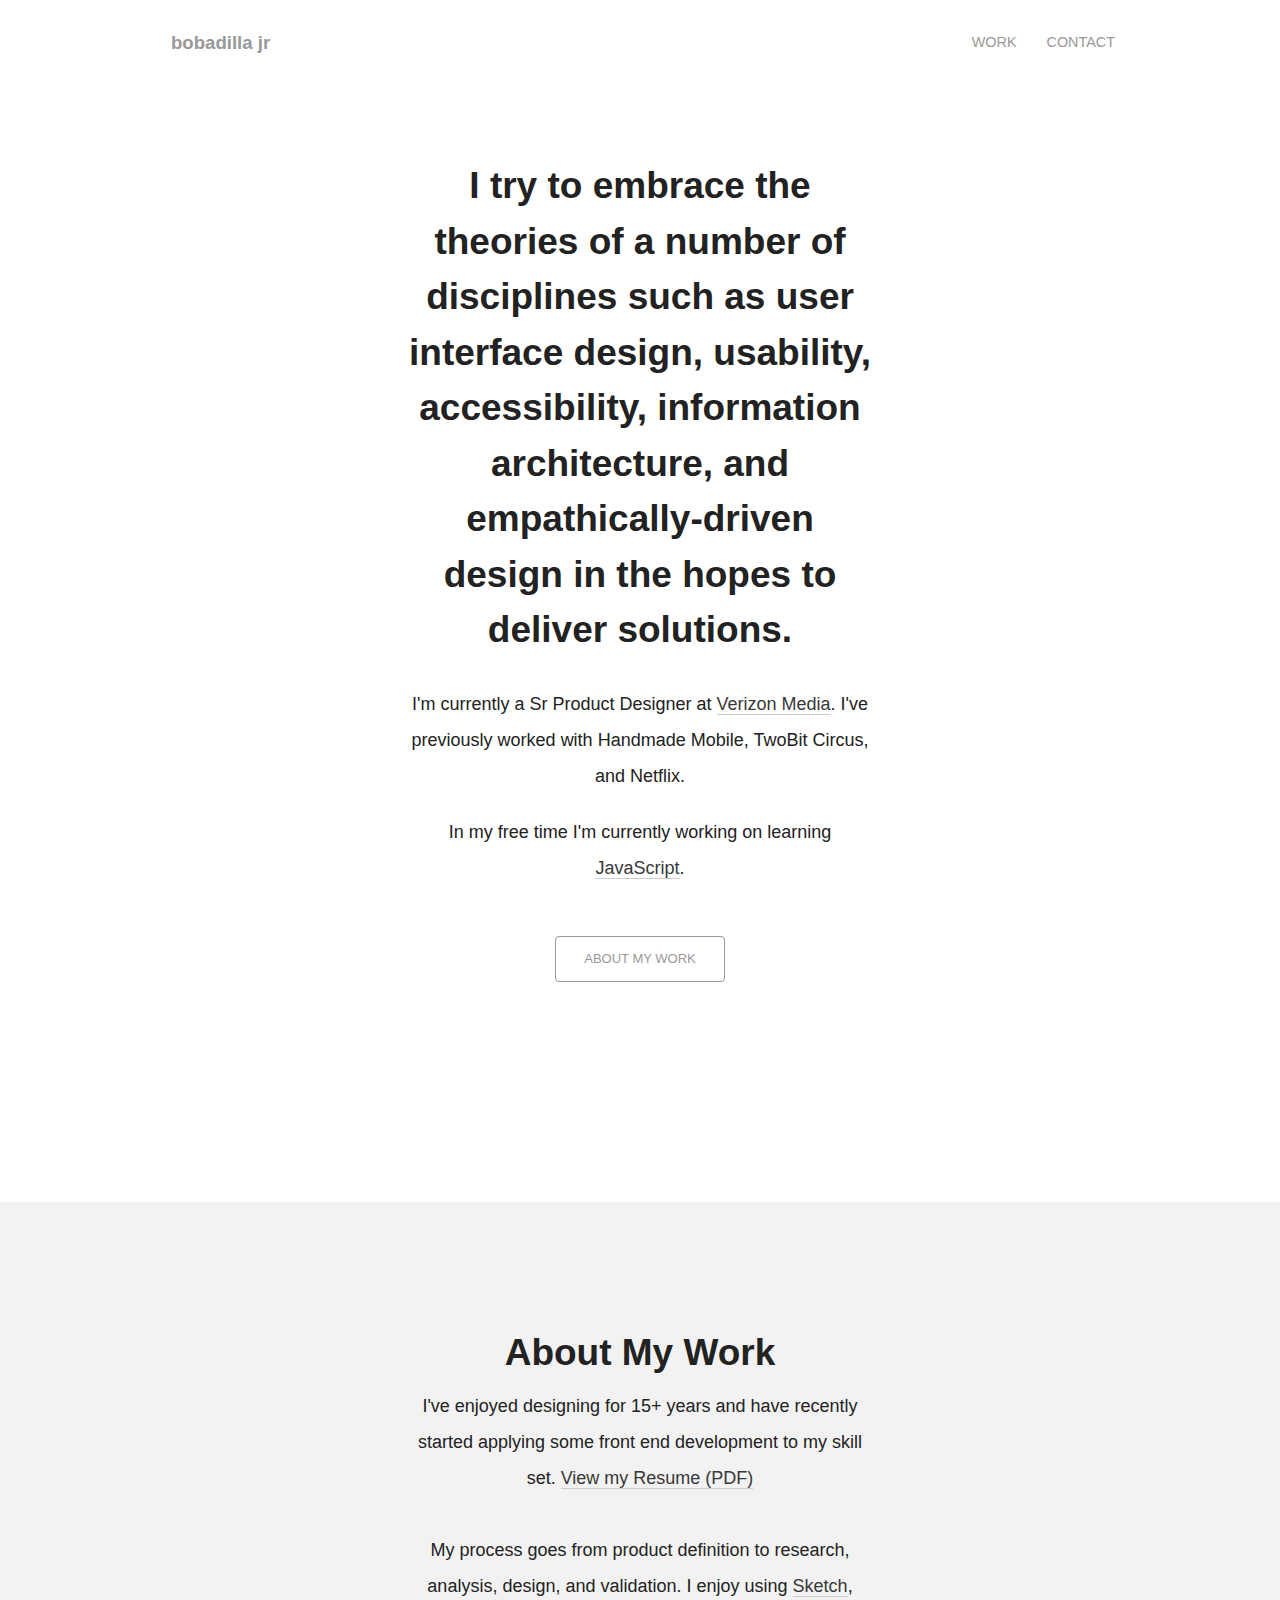
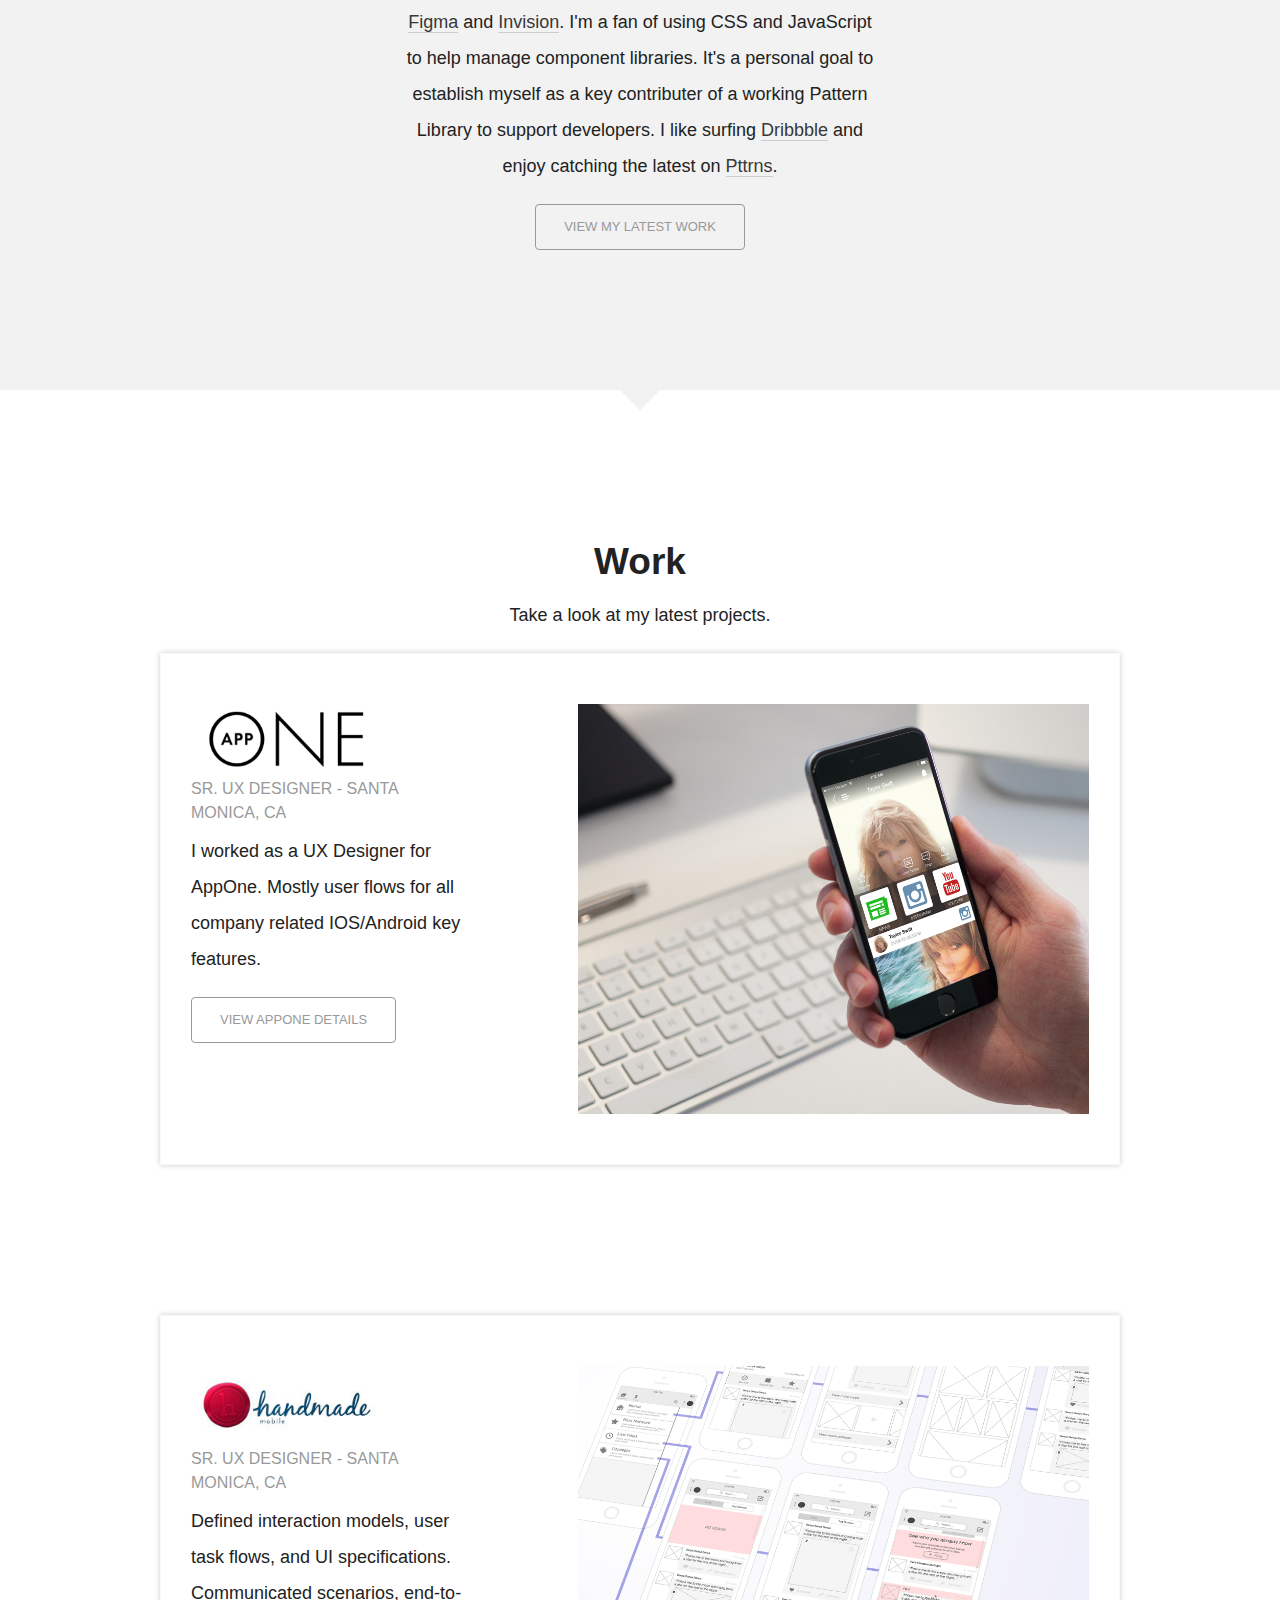
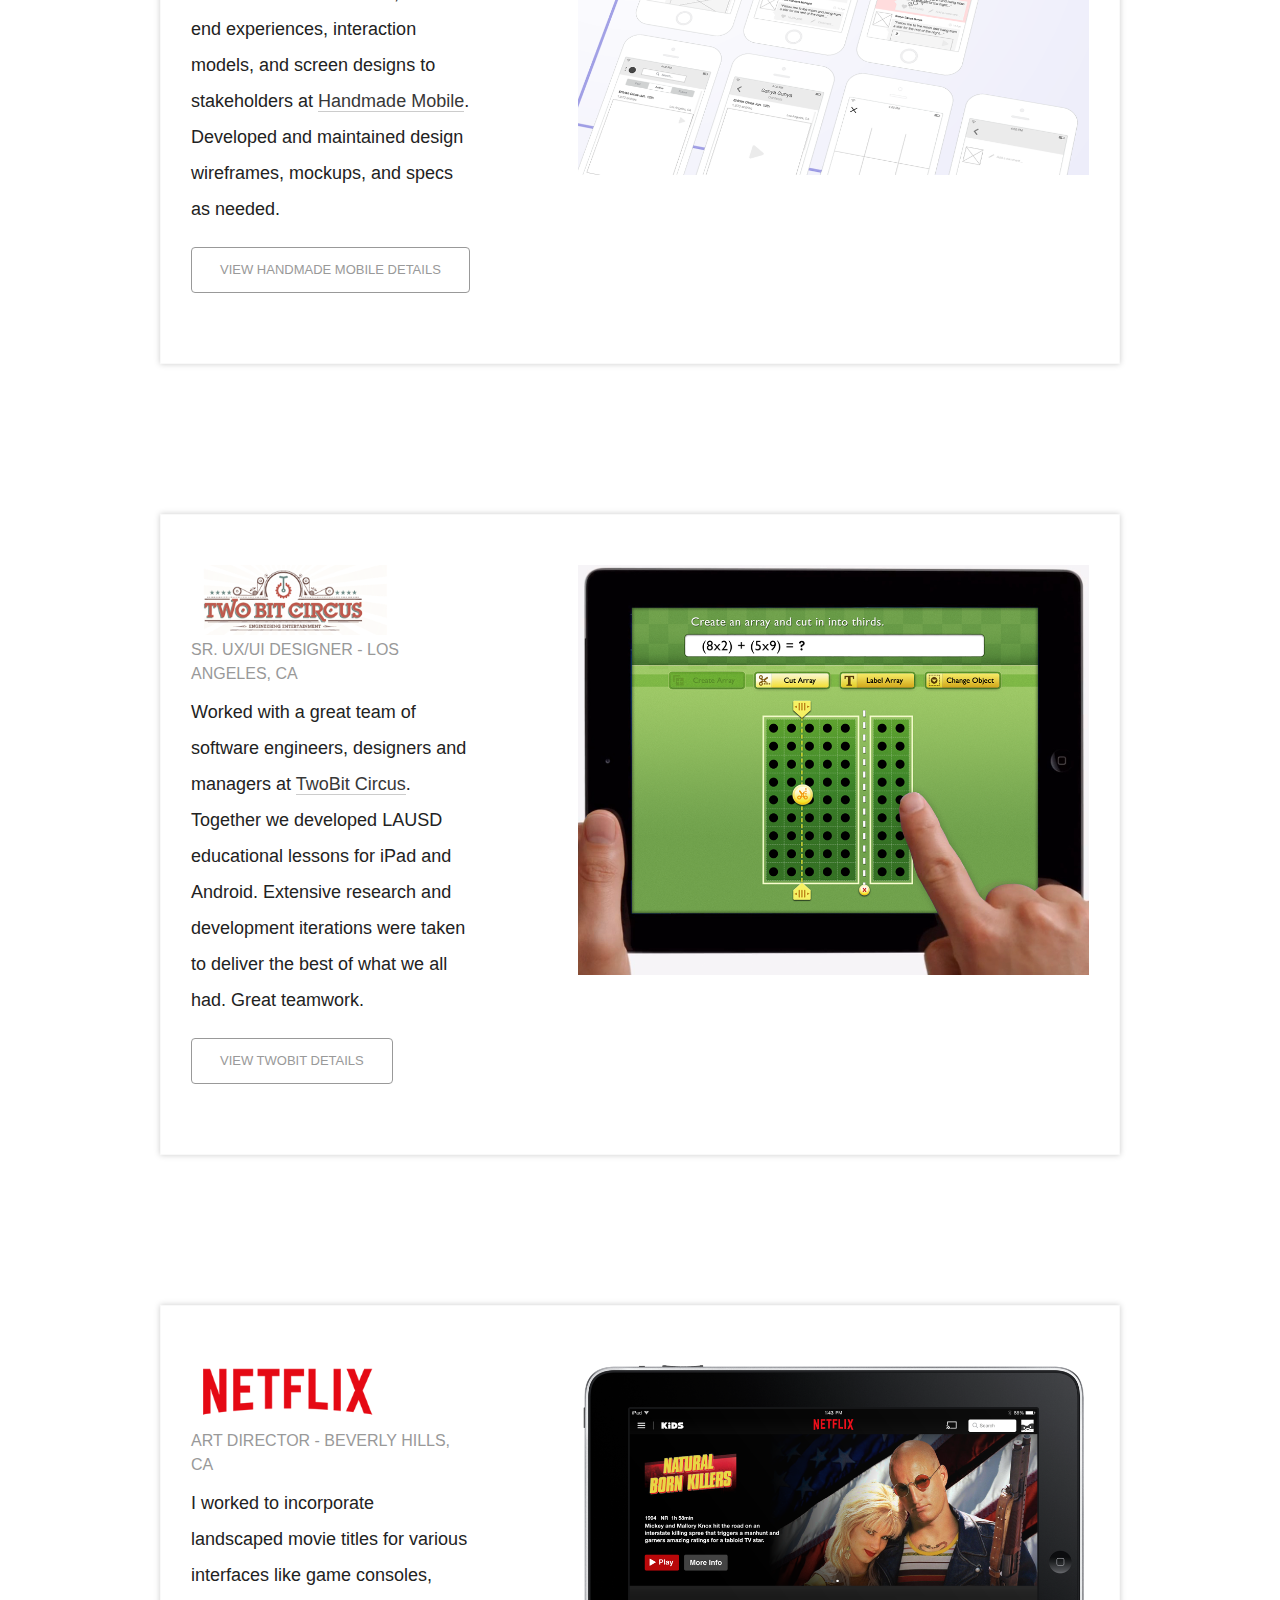
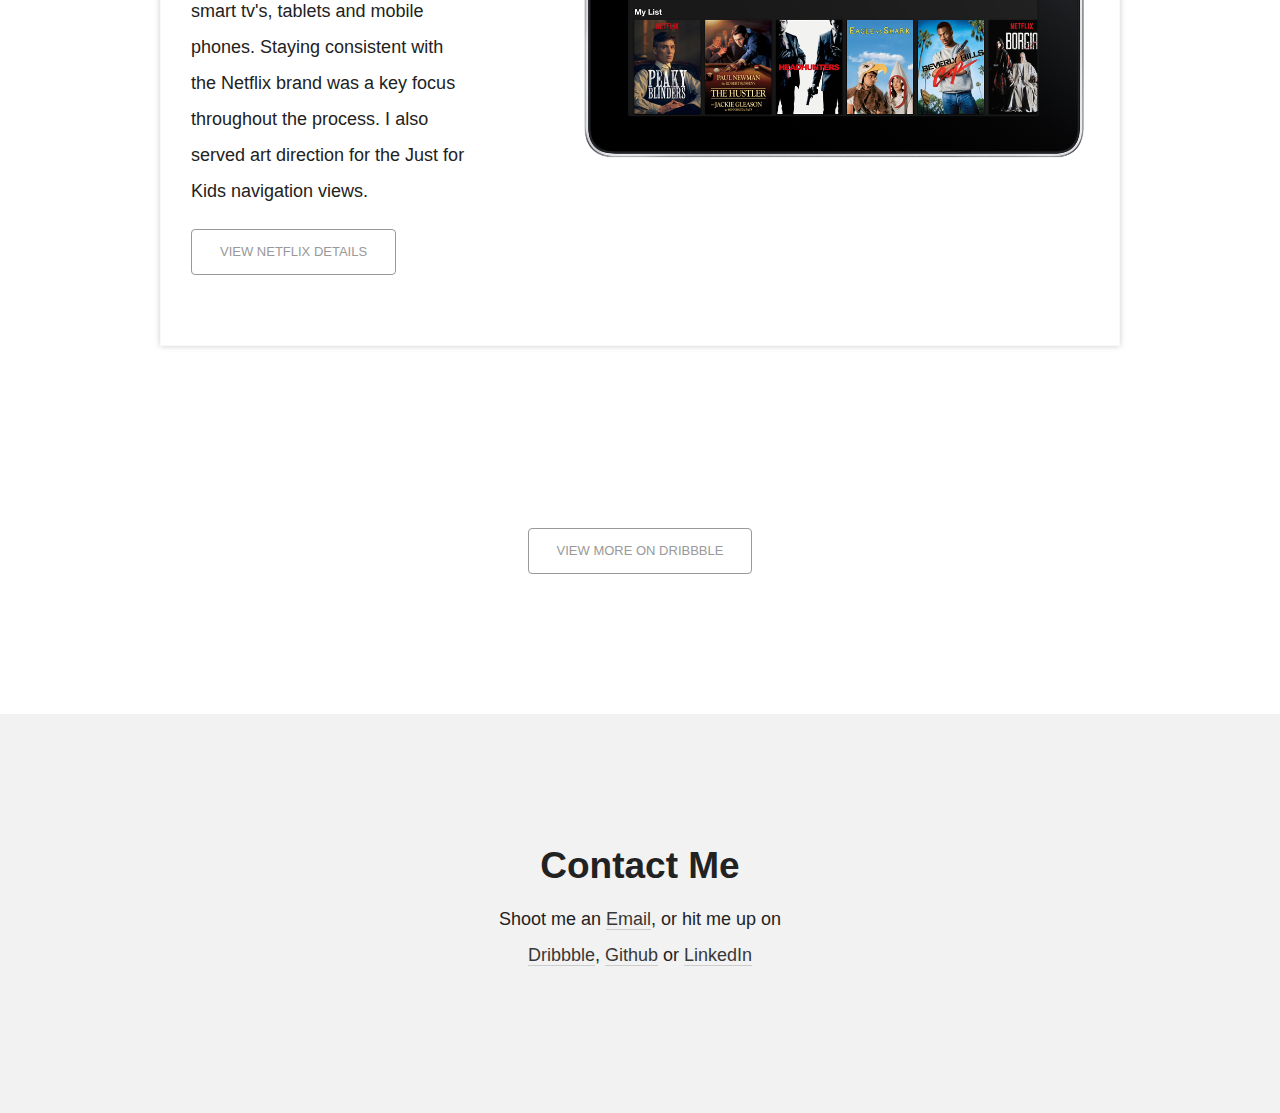
==== index.html @ 305cb67e "Update index.html" ====
<!DOCTYPE html>
<!-- saved from url=(0023)http://bobadilla.info/ -->
<html class=" js  rgba hsla multiplebgs backgroundsize borderimage borderradius boxshadow textshadow opacity cssanimations csscolumns cssgradients cssreflections csstransforms csstransforms3d csstransitions fontface generatedcontent video audio localstorage sessionstorage webworkers applicationcache svg inlinesvg " lang="en"><head><meta http-equiv="Content-Type" content="text/html; charset=UTF-8">
    <meta charset="utf-8">
    <link href="favicon.ico" rel="icon" type="image/x-icon" />
    <meta name="viewport" content="width=device-width, initial-scale=1.0">
    <title>Bobadilla Jr | UX Designer</title>
    <meta name="author" content="Bobadilla Jr">
    <meta name="keywords" content="Bobadilla Jr, design, AppOne, UI/UX Designer, Mobile UI/UX designer, Visual designer, front-end developer, html/css developer, art institute, lakers, los angeles, iphone">
    <meta name="description" content="Empathically-driven design.">
    <link rel="stylesheet" href="css/bobadilla.css">
    <script type="text/javascript" async="" src="./js/ga.js"></script><script src="./js/modernizr.js"></script>
  <meta class="foundation-data-attribute-namespace"><meta class="foundation-mq-xxlarge"><meta class="foundation-mq-xlarge"><meta class="foundation-mq-large"><meta class="foundation-mq-medium"><meta class="foundation-mq-small"><style></style><meta class="foundation-mq-topbar"></head>
  <body>

<div class="contain-to-grid">
    <nav class="top-bar" data-topbar="">
  <ul class="title-area">
    <li class="name">
      <h1><a href="./index.html">bobadilla jr</a></h1>
    </li>
    <li class="toggle-topbar menu-icon"><a href="#"><span>Menu</span></a></li>
  </ul>

  
<section class="top-bar-section">
    <!-- Right Nav Section -->
    <ul class="right">
      <li><a href="#work">Work</a></li>
      <li><a href="#contact">Contact</a></li>
    </ul>
  </section></nav>
</div>

<div id="home"></div>

<section class="home">  
  <div class="row">
    <div class="large-6 medium-6 medium-offset-3 columns">

      <div class="intro-text">
       <h2>I try to embrace the theories of a number of disciplines such as user interface design, usability, accessibility, information architecture, and empathically-driven design in the hopes to deliver solutions.</h2>
      </div>

     <div class="experience-text">
       <p class="thin text-center">I'm currently a Sr Product Designer at <a href="https://www.verizonmedia.com/" class="underline" target="_blank">Verizon Media</a>. I've previously worked with Handmade Mobile, TwoBit Circus, and Netflix.</p>   

       <p class="thin text-center">In my free time I'm currently working on learning <a href="https://generalassemb.ly/education/javascript-development/los-angeles" class="underline" target="_blank">JavaScript</a>.</p>
     </div>
   
     <div class="text-center">
      <a href="#about" class="small round button">About My Work</a>
    </div>

  </div>
</div>

</section> 


<section id="about">
 <div class="row section-padding">
     <div class="large-6 medium-6 medium-offset-3 columns">

<h2>About My Work</h2>

<p class="thin text-center">I've enjoyed designing for 15+ years and have recently started applying some front end development to my skill set. <a href="assets/carlos-bobadilla-jrs-resume.pdf" class="underline" target="_blank">View my Resume (PDF)</a></p>

  <br>

<p class="thin text-center">
My process goes from product definition to research, analysis, design, and validation. I enjoy using <a href="https://www.sketch.com/design/" target="_blank" class="underline">Sketch</a>, <a href="https://www.figma.com/" target="_blank" class="underline">Figma</a> and <a href="https://www.invisionapp.com/cloud/prototype" target="_blank" class="underline">Invision</a>. I'm a fan of using CSS and JavaScript to help manage component libraries. It's a personal goal to establish myself as a key contributer of a working Pattern Library to support developers. I like surfing <a href="https://dribbble.com/" class="underline" target="_blank">Dribbble</a> and enjoy catching the latest on <a href="https://pttrns.com/" target="_blank" class="underline">Pttrns</a>.


    <br>
     
     <div class="text-center">
      <a href="#work" class="small round button" target="_blank">View My Latest Work</a>
    </div>


</div>
</div>
</section>
<div class="bottom-section">
<div class="arrow-down"></div>
</div>


<section id="work" class="section-padding">
 <div class="row">
     <div class="large-6 medium-6 medium-offset-3 columns">

<h2>Work</h2>

<p class="thin text-center">Take a look at my latest projects.</p>

</div>

</div>

<div class="project-wrapper">



<div class="card">
 <div class="row project" id="appone">

<div class="large-12 medium-12 columns">

<div class="large-4 medium-4 columns">

<img src="./assets/appone-logo.png" class="brand-logo">

<h6 class="city">Sr. UX Designer - Santa Monica, CA</h6>


<p>I worked as a UX Designer for AppOne. Mostly user flows for all company related IOS/Android key features.</p>

<a href="appone.html" class="small round button"> View AppOne Details</a>


</div>

<div class="large-7 medium-7 medium-offset-1 columns">

<a href="appone.html"><img src="./assets/appone.png" class="centered"></a>

</div>

</div>
</div>
</div>

<div class="card">
 <div class="row project" id="handmade mobile">

<div class="large-12 medium-12 columns">

<div class="large-4 medium-4 columns">

<img src="./assets/handmade-logo.png" class="brand-logo">

<h6 class="city">Sr. UX Designer - Santa Monica, CA</h6>


<p>Defined interaction models, user task flows, and UI specifications. Communicated scenarios, end-to-end experiences, interaction models, and screen designs to stakeholders at <a href="https://www.crunchbase.com/organization/handmade-mobile-entertainment" class="underline" target="_blank">Handmade Mobile</a>. Developed and maintained design wireframes, mockups, and specs as needed.</p>

<a href="handmade.html" class="small round button"> View Handmade Mobile Details</a>


</div>

<div class="large-7 medium-7 medium-offset-1 columns">

<a href="handmade.html"><img src="./assets/handmade.png" class="centered"></a>

</div>

</div>
</div>
</div>


<div class="card">
 <div class="row project" id="twobit">

<div class="large-12 medium-12 columns">

<div class="large-4 medium-4 columns">

<img src="./assets/twobit-logo.png" class="brand-logo">

<h6 class="city">Sr. UX/UI Designer - Los Angeles, CA</h6>


<p>Worked with a great team of software engineers, designers and managers at <a href="http://twobitcircus.com/" class="underline" target="_blank">TwoBit Circus</a>. Together we developed LAUSD educational lessons for iPad and Android. Extensive research and development iterations were taken to deliver the best of what we all had. Great teamwork.</p>

<a href="twobit.html" class="small round button"> View TwoBit Details</a>


</div>

<div class="large-7 medium-7 medium-offset-1 columns">

<a href="twobit.html"><img src="./assets/twobit.png" class="centered"></a>

</div>

</div>
</div>
</div>

<div class="card">
 <div class="row project" id="netflix">

<div class="large-12 medium-12 columns">

<div class="large-4 medium-4 columns">

<img src="./assets/netflix-logo.png" class="brand-logo">

<h6 class="city">Art Director - Beverly Hills, CA</h6>


<p>I worked to incorporate landscaped movie titles for various interfaces like game consoles, smart tv's, tablets and mobile phones. Staying consistent with the Netflix brand was a key focus throughout the process. I also served art direction for the Just for Kids navigation views.</p>

<a href="netflix.html" class="small round button"> View Netflix Details</a>


</div>

<div class="large-7 medium-7 medium-offset-1 columns">

<a href="netflix.html"><img src="./assets/netflix.png" class="centered"></a>

</div>

</div>
</div>
</div>


<div class="row ">
<div class="medium-6 medium-offset-3">

<br><br>
   <div class="text-center">
    <a href="http://dribbble.com/bobadilla" target="_blank" class="small round button">View More on Dribbble</a>
  </div>
</div>
</div>


</div> <!-- project wrapper -->

</section>
  




<section id="contact">
 <div class="row section-padding">
     <div class="large-6 medium-6 medium-offset-3 columns">

<h2>Contact Me</h2>

<p class="thin text-center">

Shoot me an <a href="mailto:bobadilla.jr@gmail.com" class="underline">Email</a>, or hit me up on<br><a href="https://dribbble.com/bobadilla" target="_blank" class="underline">Dribbble</a>, <a href="https://github.com/bobadilla" target="_blank" class="underline">Github</a> or <a href="https://www.linkedin.com/in/bobadillajr" target="_blank" class="underline">LinkedIn</a>


</div>
</div>
</section>

    
    <script src="js/jquery.js"></script>
    <script src="js/foundation.min.js"></script>
    <script>
      $(document).foundation();
    </script>

  <script type="text/javascript">
  $(document).ready(function(){
      $('a[href*=#]').bind("click", function(e){
      var anchor = $(this);
      var locate =  $.attr(this, 'href').substr($.attr(this, 'href').indexOf('#')+1);
      $('html, body').stop().animate({
          scrollTop: $('[id="' + locate + '"]').offset().top
      }, 800, "swing");

      $(this).delay(800).queue(function(){ window.location.hash = locate; });
      e.preventDefault();
    });
  });    
</script>

<script type="text/javascript">

  var _gaq = _gaq || [];
  _gaq.push(['_setAccount', 'UA-35046611-1']);
  _gaq.push(['_trackPageview']);

  (function() {
    var ga = document.createElement('script'); ga.type = 'text/javascript'; ga.async = true;
    ga.src = ('https:' == document.location.protocol ? 'https://ssl' : 'http://www') + '.google-analytics.com/ga.js';
    var s = document.getElementsByTagName('script')[0]; s.parentNode.insertBefore(ga, s);
  })();

</script>

<script type="text/javascript">
  console.log('What up! If you are checking this out, reach out and give me a dap. My email is bobadilla.jr@gmail.com. Inspect on.');
</script>

  

</body></html>
---- css/bobadilla.css ----
@font-face {
  font-family: 'Proxima Nova';
  src: url('/fonts/ProximaNova-Reg.ttf');
  src: url('/fonts/ProximaNova-Reg.ttf')  format('truetype');
}

meta.foundation-version {
  font-family: "/5.2.2/"; }

meta.foundation-mq-small {
  font-family: "/only screen/";
  width: 0em; }

meta.foundation-mq-medium {
  font-family: "/only screen and (min-width:40.063em)/";
  width: 40.063em; }

meta.foundation-mq-large {
  font-family: "/only screen and (min-width:64.063em)/";
  width: 64.063em; }

meta.foundation-mq-xlarge {
  font-family: "/only screen and (min-width:90.063em)/";
  width: 90.063em; }

meta.foundation-mq-xxlarge {
  font-family: "/only screen and (min-width:120.063em)/";
  width: 120.063em; }

meta.foundation-data-attribute-namespace {
  font-family: false; }

html, body {
  height: 100%; }

*,
*:before,
*:after {
  -webkit-box-sizing: border-box;
  -moz-box-sizing: border-box;
  box-sizing: border-box; }

html,
body {
  font-size: 100%; }

body {
  background: white;
  color: #222222;
  padding: 0;
  margin: 0;
  font-family: 'Proxima Nova', "Helvetica Neue", "Helvetica", Helvetica, Arial, sans-serif;
  font-weight: normal;
  font-style: normal;
  line-height: 1;
  position: relative;
  cursor: default; }

a:hover {
  cursor: pointer; }

.reveal-modal{
    position : fixed !important;
    top: 5% !important;
}

img {
  max-width: 100%;
  height: auto; }

img {
  -ms-interpolation-mode: bicubic; }

.section-padding {
  padding-top: 120px;
  padding-bottom: 120px;
}

.page-padding {
  padding-top: 70px;
  padding-bottom: 100px;
}


a.about-tooltip {
    position:relative;    
    color:#b2564e;
    text-decoration:none;
}

a.about-tooltip:before {
    content:"";
    color:#c2c2ae;
}

a.about-tooltip span {
    padding: 20px 15px;
    background:#222222;
    border:1px solid #222222;
    border-radius:3px;
    min-width: 200px;
    position:absolute;
    font-size: 14px;
    line-height: 1.5;
    top: 45px;
    left: -10px;
    color:#fff;
    box-shadow:0px 1px 0px #fff;
    text-align:center;
    opacity:0;
    -moz-transition: opacity .5s ease; 
    -webkit-transition: opacity .5s ease;
    -o-transition:opacity .5s ease;
    transition: opacity .5s ease;
}

a.about-tooltip span:before {
    width: 0;
    height: 0;
    border-left: 5px solid transparent;
    border-right: 5px solid transparent;
    border-bottom: 5px solid #222222;
    z-index:5;
    content: " ";
    position:absolute;
    top:-5px;
    left:48%;
}

a.about-tooltip span:after {
    width: 0;
    height: 0;
    border-left: 5px solid transparent;
    border-right: 5px solid transparent;
    border-bottom: 5px solid #222222;
    display:block;
    content: " ";
    position:absolute;
    top:-6px;
    left:48%;
}

a.about-tooltip:hover span {
    opacity:1;
}

h2 {

  text-align: center;
}

h3 {
  font-weight: 100 !important;
  text-align: center;
}

h6 {
  text-align: center;
  font-family: 'Proxima Nova', "Helvetica Neue", "Helvetica", Helvetica, Arial, sans-serif !important;
  font-weight: 500 !important;
  text-transform: uppercase;
}

.modal-frame {
  height: 600px;
}

.sub-link {
  margin-top: 35px;
}
.bottom-section {
  width: 40px;
  margin: 0 auto;
  z-index: 9999;
}

.arrow-down {
  margin-top: 0px;
  width: 0; 
  height: 0; 
  border-left: 20px solid transparent;
  border-right: 20px solid transparent;
  
  border-top: 20px solid #f2f2f2;
}

a.underline {
  color: #383838;
  text-decoration: none;
  border-bottom: 1px solid #ccc;
  line-height: inherit; 
        -o-transition:.5s;
        -ms-transition:.5s;
        -moz-transition:.5s;
        -webkit-transition:.5s;
        transition:.5s;}
  
  .underline:hover, a:focus {
    color: #4c1569;
    border-bottom: 1px solid #4c1569;
     }

.thin {
  font-weight: 100;
}


#about {
  background: #f2f2f2;
}

#contact {
  background: #f2f2f2;
}

#work {
  background: #fff;
}

.home {
  margin-top: 100px;
  padding-bottom: 200px;
}

.top-bar-section ul li a:hover {
  background-color: #fff !important;
  color: #383838 !important;
}

.experience-text {
  padding-top: 10px;
  padding-bottom: 30px;
}
.intro-text {
  padding-bottom: 10px;
}

.brand-logo {
  display: block;
  max-width: 200px;
  margin-left: -4px;
}

.brand-logo.big {
  max-width: 250px !important;
}

.brand-logo.small {
  max-width: 100px !important;
}

.brand-logo-medium {
  max-width: 150px !important;
  margin-top: 8px !important;
}

.brand-title {
  text-align: left;
  font-size: 30px;
  font-weight: 700 !important;
  margin-bottom: -10px !important;
}

.brand-logo-modal {
  display: block;
  max-width: 250px;
  padding-bottom: 20px;
 

}

.view-website-btn {
  float: right;
}

.city {
  text-align: left;
  color: #999;
}

.project-wrapper {
  max-width: 960px;
  margin: 0 auto;
}

.project {
  padding: 50px 0 50px 0;
}

.card {
    border: 1px solid #f9f9f9;
    box-shadow: 0px 0px 6px #ccc;
    margin-bottom: 150px;
    transition: ease all .3s;
}

.card:hover {
  box-shadow: 0px 0px 10px #999;
}

#sndchk {
  margin-top: 5px;
}

a.small.round.button{
  border-radius: 4px;
}

h4 {
  margin-top: 90px !important;
  text-align: center;
}

#map_canvas img,
#map_canvas embed,
#map_canvas object,
.map_canvas img,
.map_canvas embed,
.map_canvas object {
  max-width: none !important; }

.left {
  float: left !important; }

.right {
  float: right !important; }

.clearfix {
  *zoom: 1; }
  .clearfix:before, .clearfix:after {
    content: " ";
    display: table; }
  .clearfix:after {
    clear: both; }

.hide {
  display: none; }

.antialiased {
  -webkit-font-smoothing: antialiased;
  -moz-osx-font-smoothing: grayscale; }

img {
  display: inline-block;
  vertical-align: middle; }

textarea {
  height: auto;
  min-height: 50px; }

select {
  width: 100%; }

.row {
  width: 100%;
  margin-left: auto;
  margin-right: auto;
  margin-top: 0;
  margin-bottom: 0;
  max-width: 62.5em;
  *zoom: 1; }
  .row:before, .row:after {
    content: " ";
    display: table; }
  .row:after {
    clear: both; }
  .row.collapse > .column,
  .row.collapse > .columns {
    padding-left: 0;
    padding-right: 0; }
  .row.collapse .row {
    margin-left: 0;
    margin-right: 0; }
  .row .row {
    width: auto;
    margin-left: -0.9375em;
    margin-right: -0.9375em;
    margin-top: 0;
    margin-bottom: 0;
    max-width: none;
    *zoom: 1; }
    .row .row:before, .row .row:after {
      content: " ";
      display: table; }
    .row .row:after {
      clear: both; }
    .row .row.collapse {
      width: auto;
      margin: 0;
      max-width: none;
      *zoom: 1; }
      .row .row.collapse:before, .row .row.collapse:after {
        content: " ";
        display: table; }
      .row .row.collapse:after {
        clear: both; }

.column,
.columns {
  padding-left: 0.9375em;
  padding-right: 0.9375em;
  width: 100%;
  float: left; }

@media only screen {

  .column.small-centered,
  .columns.small-centered {
    margin-left: auto;
    margin-right: auto;
    float: none; }
}
@media only screen and (min-width: 40.063em) {
  .medium-push-0 {
    position: relative;
    left: 0%;
    right: auto; }

  .medium-pull-0 {
    position: relative;
    right: 0%;
    left: auto; }

  .medium-push-1 {
    position: relative;
    left: 8.33333%;
    right: auto; }

  .medium-pull-1 {
    position: relative;
    right: 8.33333%;
    left: auto; }

  .medium-push-2 {
    position: relative;
    left: 16.66667%;
    right: auto; }

  .medium-pull-2 {
    position: relative;
    right: 16.66667%;
    left: auto; }

  .medium-push-3 {
    position: relative;
    left: 25%;
    right: auto; }

  .medium-pull-3 {
    position: relative;
    right: 25%;
    left: auto; }

  .medium-push-4 {
    position: relative;
    left: 33.33333%;
    right: auto; }

  .medium-pull-4 {
    position: relative;
    right: 33.33333%;
    left: auto; }

  .medium-push-5 {
    position: relative;
    left: 41.66667%;
    right: auto; }

  .medium-pull-5 {
    position: relative;
    right: 41.66667%;
    left: auto; }

  .medium-push-6 {
    position: relative;
    left: 50%;
    right: auto; }

  .medium-pull-6 {
    position: relative;
    right: 50%;
    left: auto; }

  .medium-push-7 {
    position: relative;
    left: 58.33333%;
    right: auto; }

  .medium-pull-7 {
    position: relative;
    right: 58.33333%;
    left: auto; }

  .medium-push-8 {
    position: relative;
    left: 66.66667%;
    right: auto; }

  .medium-pull-8 {
    position: relative;
    right: 66.66667%;
    left: auto; }

  .medium-push-9 {
    position: relative;
    left: 75%;
    right: auto; }

  .medium-pull-9 {
    position: relative;
    right: 75%;
    left: auto; }

  .medium-push-10 {
    position: relative;
    left: 83.33333%;
    right: auto; }

  .medium-pull-10 {
    position: relative;
    right: 83.33333%;
    left: auto; }

  .medium-push-11 {
    position: relative;
    left: 91.66667%;
    right: auto; }

  .medium-pull-11 {
    position: relative;
    right: 91.66667%;
    left: auto; }

  .column,
  .columns {
    position: relative;
    padding-left: 0.9375em;
    padding-right: 0.9375em;
    float: left; }

  .medium-1 {
    width: 8.33333%; }

  .medium-2 {
    width: 16.66667%; }

  .medium-3 {
    width: 25%; }

  .medium-4 {
    width: 33.33333%; }

  .medium-5 {
    width: 41.66667%; }

  .medium-6 {
    width: 50%; }

  .medium-7 {
    width: 58.33333%; }

  .medium-8 {
    width: 66.66667%; }

  .medium-9 {
    width: 75%; }

  .medium-10 {
    width: 83.33333%; }

  .medium-11 {
    width: 91.66667%; }

  .medium-12 {
    width: 100%; }

  [class*="column"] + [class*="column"]:last-child {
    float: right; }

  [class*="column"] + [class*="column"].end {
    float: left; }

  .medium-offset-0 {
    margin-left: 0% !important; }

  .medium-offset-1 {
    margin-left: 8.33333% !important; }

  .medium-offset-2 {
    margin-left: 16.66667% !important; }

  .medium-offset-3 {
    margin-left: 25% !important; }

  .medium-offset-4 {
    margin-left: 33.33333% !important; }

  .medium-offset-5 {
    margin-left: 41.66667% !important; }

  .medium-offset-6 {
    margin-left: 50% !important; }

  .medium-offset-7 {
    margin-left: 58.33333% !important; }

  .medium-offset-8 {
    margin-left: 66.66667% !important; }

  .medium-offset-9 {
    margin-left: 75% !important; }

  .medium-offset-10 {
    margin-left: 83.33333% !important; }

  .medium-offset-11 {
    margin-left: 91.66667% !important; }

  .medium-reset-order,
  .medium-reset-order {
    margin-left: 0;
    margin-right: 0;
    left: auto;
    right: auto;
    float: left; }

  .column.medium-centered,
  .columns.medium-centered {
    margin-left: auto;
    margin-right: auto;
    float: none; }

  .column.medium-uncentered,
  .columns.medium-uncentered {
    margin-left: 0;
    margin-right: 0;
    float: left !important; }

  .column.medium-uncentered.opposite,
  .columns.medium-uncentered.opposite {
    float: right; }

  .push-0 {
    position: relative;
    left: 0%;
    right: auto; }

  .pull-0 {
    position: relative;
    right: 0%;
    left: auto; }

  .push-1 {
    position: relative;
    left: 8.33333%;
    right: auto; }

  .pull-1 {
    position: relative;
    right: 8.33333%;
    left: auto; }

  .push-2 {
    position: relative;
    left: 16.66667%;
    right: auto; }

  .pull-2 {
    position: relative;
    right: 16.66667%;
    left: auto; }

  .push-3 {
    position: relative;
    left: 25%;
    right: auto; }

  .pull-3 {
    position: relative;
    right: 25%;
    left: auto; }

  .push-4 {
    position: relative;
    left: 33.33333%;
    right: auto; }

  .pull-4 {
    position: relative;
    right: 33.33333%;
    left: auto; }

  .push-5 {
    position: relative;
    left: 41.66667%;
    right: auto; }

  .pull-5 {
    position: relative;
    right: 41.66667%;
    left: auto; }

  .push-6 {
    position: relative;
    left: 50%;
    right: auto; }

  .pull-6 {
    position: relative;
    right: 50%;
    left: auto; }

  .push-7 {
    position: relative;
    left: 58.33333%;
    right: auto; }

  .pull-7 {
    position: relative;
    right: 58.33333%;
    left: auto; }

  .push-8 {
    position: relative;
    left: 66.66667%;
    right: auto; }

  .pull-8 {
    position: relative;
    right: 66.66667%;
    left: auto; }

  .push-9 {
    position: relative;
    left: 75%;
    right: auto; }

  .pull-9 {
    position: relative;
    right: 75%;
    left: auto; }

  .push-10 {
    position: relative;
    left: 83.33333%;
    right: auto; }

  .pull-10 {
    position: relative;
    right: 83.33333%;
    left: auto; }

  .push-11 {
    position: relative;
    left: 91.66667%;
    right: auto; }

  .pull-11 {
    position: relative;
    right: 91.66667%;
    left: auto; } }
@media only screen and (min-width: 64.063em) {
  .large-push-0 {
    position: relative;
    left: 0%;
    right: auto; }

  .large-pull-0 {
    position: relative;
    right: 0%;
    left: auto; }

  .large-push-1 {
    position: relative;
    left: 8.33333%;
    right: auto; }

  .large-pull-1 {
    position: relative;
    right: 8.33333%;
    left: auto; }

  .large-push-2 {
    position: relative;
    left: 16.66667%;
    right: auto; }

  .large-pull-2 {
    position: relative;
    right: 16.66667%;
    left: auto; }

  .large-push-3 {
    position: relative;
    left: 25%;
    right: auto; }

  .large-pull-3 {
    position: relative;
    right: 25%;
    left: auto; }

  .large-push-4 {
    position: relative;
    left: 33.33333%;
    right: auto; }

  .large-pull-4 {
    position: relative;
    right: 33.33333%;
    left: auto; }

  .large-push-5 {
    position: relative;
    left: 41.66667%;
    right: auto; }

  .large-pull-5 {
    position: relative;
    right: 41.66667%;
    left: auto; }

  .large-push-6 {
    position: relative;
    left: 50%;
    right: auto; }

  .large-pull-6 {
    position: relative;
    right: 50%;
    left: auto; }

  .large-push-7 {
    position: relative;
    left: 58.33333%;
    right: auto; }

  .large-pull-7 {
    position: relative;
    right: 58.33333%;
    left: auto; }

  .large-push-8 {
    position: relative;
    left: 66.66667%;
    right: auto; }

  .large-pull-8 {
    position: relative;
    right: 66.66667%;
    left: auto; }

  .large-push-9 {
    position: relative;
    left: 75%;
    right: auto; }

  .large-pull-9 {
    position: relative;
    right: 75%;
    left: auto; }

  .large-push-10 {
    position: relative;
    left: 83.33333%;
    right: auto; }

  .large-pull-10 {
    position: relative;
    right: 83.33333%;
    left: auto; }

  .large-push-11 {
    position: relative;
    left: 91.66667%;
    right: auto; }

  .large-pull-11 {
    position: relative;
    right: 91.66667%;
    left: auto; }

  .column,
  .columns {
    position: relative;
    padding-left: 0.9375em;
    padding-right: 0.9375em;
    float: left; }

  .large-1 {
    width: 8.33333%; }

  .large-2 {
    width: 16.66667%; }

  .large-3 {
    width: 25%; }

  .large-4 {
    width: 33.33333%; }

  .large-5 {
    width: 41.66667%; }

  .large-6 {
    width: 50%; }

  .large-7 {
    width: 58.33333%; }

  .large-8 {
    width: 66.66667%; }

  .large-9 {
    width: 75%; }

  .large-10 {
    width: 83.33333%; }

  .large-11 {
    width: 91.66667%; }

  .large-12 {
    width: 100%; }

  [class*="column"] + [class*="column"]:last-child {
    float: right; }

  [class*="column"] + [class*="column"].end {
    float: left; }

  .large-offset-0 {
    margin-left: 0% !important; }

  .large-offset-1 {
    margin-left: 8.33333% !important; }

  .large-offset-2 {
    margin-left: 16.66667% !important; }

  .large-offset-3 {
    margin-left: 25% !important; }

  .large-offset-4 {
    margin-left: 33.33333% !important; }

  .large-offset-5 {
    margin-left: 41.66667% !important; }

  .large-offset-6 {
    margin-left: 50% !important; }

  .large-offset-7 {
    margin-left: 58.33333% !important; }

  .large-offset-8 {
    margin-left: 66.66667% !important; }

  .large-offset-9 {
    margin-left: 75% !important; }

  .large-offset-10 {
    margin-left: 83.33333% !important; }

  .large-offset-11 {
    margin-left: 91.66667% !important; }

  .large-reset-order,
  .large-reset-order {
    margin-left: 0;
    margin-right: 0;
    left: auto;
    right: auto;
    float: left; }

  .column.large-centered,
  .columns.large-centered {
    margin-left: auto;
    margin-right: auto;
    float: none; }

  .column.large-uncentered,
  .columns.large-uncentered {
    margin-left: 0;
    margin-right: 0;
    float: left !important; }

  .column.large-uncentered.opposite,
  .columns.large-uncentered.opposite {
    float: right; }

  .push-0 {
    position: relative;
    left: 0%;
    right: auto; }

  .pull-0 {
    position: relative;
    right: 0%;
    left: auto; }

  .push-1 {
    position: relative;
    left: 8.33333%;
    right: auto; }

  .pull-1 {
    position: relative;
    right: 8.33333%;
    left: auto; }

  .push-2 {
    position: relative;
    left: 16.66667%;
    right: auto; }

  .pull-2 {
    position: relative;
    right: 16.66667%;
    left: auto; }

  .push-3 {
    position: relative;
    left: 25%;
    right: auto; }

  .pull-3 {
    position: relative;
    right: 25%;
    left: auto; }

  .push-4 {
    position: relative;
    left: 33.33333%;
    right: auto; }

  .pull-4 {
    position: relative;
    right: 33.33333%;
    left: auto; }

  .push-5 {
    position: relative;
    left: 41.66667%;
    right: auto; }

  .pull-5 {
    position: relative;
    right: 41.66667%;
    left: auto; }

  .push-6 {
    position: relative;
    left: 50%;
    right: auto; }

  .pull-6 {
    position: relative;
    right: 50%;
    left: auto; }

  .push-7 {
    position: relative;
    left: 58.33333%;
    right: auto; }

  .pull-7 {
    position: relative;
    right: 58.33333%;
    left: auto; }

  .push-8 {
    position: relative;
    left: 66.66667%;
    right: auto; }

  .pull-8 {
    position: relative;
    right: 66.66667%;
    left: auto; }

  .push-9 {
    position: relative;
    left: 75%;
    right: auto; }

  .pull-9 {
    position: relative;
    right: 75%;
    left: auto; }

  .push-10 {
    position: relative;
    left: 83.33333%;
    right: auto; }

  .pull-10 {
    position: relative;
    right: 83.33333%;
    left: auto; }

  .push-11 {
    position: relative;
    left: 91.66667%;
    right: auto; }

  .pull-11 {
    position: relative;
    right: 91.66667%;
    left: auto; } }
button, .button {
  border-style: solid;
  border-width: 1px;
  cursor: pointer;
  text-transform: uppercase;
  font-family: 'Proxima Nova', "Helvetica Neue", "Helvetica", Helvetica, Arial, sans-serif;
  font-weight: normal;
  line-height: normal;
  margin: 0 0 1.25rem;
  position: relative;
  text-decoration: none;
  text-align: center;
  -webkit-appearance: none;
  -webkit-border-radius: 0;
  display: inline-block;
  padding-top: 1rem;
  padding-right: 2rem;
  padding-bottom: 1.0625rem;
  padding-left: 2rem;
  font-size: 1rem;
  background-color: transparent;
  border-color: #999;
  color: #999;
  transition: background-color 300ms ease-out; }
  button:hover, button:focus, .button:hover, .button:focus {
    background-color: #4c1569;
    border-color: #4c1569;
 }
  button:hover, button:focus, .button:hover, .button:focus {
    color: #fff; }
  button.secondary, .button.secondary {
    background-color: #e9e9e9;
    border-color: #bababa;
    color: #333333; }
    button.secondary:hover, button.secondary:focus, .button.secondary:hover, .button.secondary:focus {
      background-color: #bababa; }
    button.secondary:hover, button.secondary:focus, .button.secondary:hover, .button.secondary:focus {
      color: #333333; }
  button.success, .button.success {
    background-color: #5da423;
    border-color: #4a831c;
    color: white; }
    button.success:hover, button.success:focus, .button.success:hover, .button.success:focus {
      background-color: #4a831c; }
    button.success:hover, button.success:focus, .button.success:hover, .button.success:focus {
      color: white; }
  button.alert, .button.alert {
    background-color: #c60f13;
    border-color: #9e0c0f;
    color: white; }
    button.alert:hover, button.alert:focus, .button.alert:hover, .button.alert:focus {
      background-color: #9e0c0f; }
    button.alert:hover, button.alert:focus, .button.alert:hover, .button.alert:focus {
      color: white; }
  button.large, .button.large {
    padding-top: 1.125rem;
    padding-right: 2.25rem;
    padding-bottom: 1.1875rem;
    padding-left: 2.25rem;
    font-size: 1.25rem; }
  button.small, .button.small {
    padding-top: 0.875rem;
    padding-right: 1.75rem;
    padding-bottom: 0.9375rem;
    padding-left: 1.75rem;
    font-size: 0.8125rem; }
  button.tiny, .button.tiny {
    padding-top: 0.625rem;
    padding-right: 1.25rem;
    padding-bottom: 0.6875rem;
    padding-left: 1.25rem;
    font-size: 0.6875rem; }
  button.expand, .button.expand {
    padding-right: 0;
    padding-left: 0;
    width: 100%; }
  button.left-align, .button.left-align {
    text-align: left;
    text-indent: 0.75rem; }
  button.right-align, .button.right-align {
    text-align: right;
    padding-right: 0.75rem; }
 

@media only screen and (min-width: 40.063em) {
  button, .button {
    display: inline-block; } }
meta.foundation-mq-topbar {
  font-family: "/only screen and (min-width:40.063em)/";
  width: 58.75em; }

/* Wrapped around .top-bar to contain to grid width */
.contain-to-grid {
  width: 100%;
  background: transparent; }
  .contain-to-grid .top-bar {
    margin-bottom: 0; }

.fixed {
  width: 100%;
  left: 0;
  position: fixed;
  top: 0;
  z-index: 99; }
  .fixed.expanded:not(.top-bar) {
    overflow-y: auto;
    height: auto;
    width: 100%;
    max-height: 100%; }
    .fixed.expanded:not(.top-bar) .title-area {
      position: fixed;
      width: 100%;
      z-index: 99; }
    .fixed.expanded:not(.top-bar) .top-bar-section {
      z-index: 98;
      margin-top: 45px; }

.top-bar {
  overflow: hidden;
  height: 55px;
  line-height: 45px;
  position: relative;
  background: transparent;
  padding-top: 20px;
  margin-bottom: 0; }
  .top-bar ul {
    margin-bottom: 0;
    list-style: none; }
  .top-bar .row {
    max-width: none; }
  .top-bar form,
  .top-bar input {
    margin-bottom: 0; }
  .top-bar input {
    height: auto;
    padding-top: .35rem;
    padding-bottom: .35rem;
    font-size: 0.75rem; }
  .top-bar .button, .top-bar button {
    padding-top: .45rem;
    padding-bottom: .35rem;
    margin-bottom: 0;
    font-size: 0.75rem; }
  .top-bar .title-area {
    position: relative;
    margin: 0; }
  .top-bar .name {
    height: 45px;
    margin: 0;
    font-size: 16px; }
    .top-bar .name h1 {
      line-height: 45px;
      font-size: 1.1625rem;
      margin: 0; }
      .top-bar .name h1 a {
        font-weight: 700;
        color: #999;
        width: 75%;
        display: block;
        padding: 0 31px; 
        -o-transition:.5s;
        -ms-transition:.5s;
        -moz-transition:.5s;
        -webkit-transition:.5s;
        transition:.5s;
        }
        .top-bar .name h1 a:hover {
          color: #383838;
        }

  .top-bar .toggle-topbar {
    position: absolute;
    right: 0;
    top: 0; }
    .top-bar .toggle-topbar a {
      color: #383838;
      text-transform: uppercase;
      font-size: 0.8125rem;
      font-weight: bold;
      position: relative;
      display: block;
      padding: 0 15px;
      height: 45px;
      line-height: 45px; }
    .top-bar .toggle-topbar.menu-icon {
      right: 15px;
      top: 50%;
      margin-top: -16px;
      padding-left: 40px; }
      .top-bar .toggle-topbar.menu-icon a {
        height: 34px;
        line-height: 33px;
        padding: 0;
        padding-right: 25px;
        color: #383838;
        position: relative; }
        .top-bar .toggle-topbar.menu-icon a::after {
          content: "";
          position: absolute;
          right: 0;
          display: block;
          width: 16px;
          top: 0;
          height: 0;
          box-shadow: 0 10px 0 1px #383838, 0 16px 0 1px  #383838, 0 22px 0 1px  #383838; }
  .top-bar.expanded {
    height: auto;
    background: transparent; }
    .top-bar.expanded .title-area {
      background: #333333; }
    .top-bar.expanded .toggle-topbar a {
      color: #888888; }
      .top-bar.expanded .toggle-topbar a::after {
        box-shadow: 0 10px 0 1px #888888, 0 16px 0 1px #888888, 0 22px 0 1px #888888; }

.top-bar-section {
  left: 0;
  position: relative;
  width: auto;
  transition: left 300ms ease-out; }
  .top-bar-section ul {
    width: 100%;
    height: auto;
    display: block;
    background: transparent;
    font-size: 16px;
    margin: 0; }
  .top-bar-section .divider,
  .top-bar-section [role="separator"] {
    border-top: solid 1px #1a1a1a;
    clear: both;
    height: 1px;
    width: 100%; }
  .top-bar-section ul li > a {
    display: block;
    width: 100%;
    color: #999;
    padding: 12px 0 12px 0;
    padding-left: 15px;
    font-family: 'Proxima Nova', "Helvetica Neue", "Helvetica", Helvetica, Arial, sans-serif;
    font-size: 0.9rem;
    font-weight: 300;
    text-transform: uppercase;
    background: #333333; }
    .top-bar-section ul li > a.button {
      font-size: 0.8125rem;
      padding-right: 15px;
      padding-left: 15px;
      background-color: #2ba6cb;
      border-color: #2285a2;
      color: white; }
      .top-bar-section ul li > a.button:hover, .top-bar-section ul li > a.button:focus {
        background-color: #fff; }
      .top-bar-section ul li > a.button:hover, .top-bar-section ul li > a.button:focus {
        color: white; }
    .top-bar-section ul li > a.button.secondary {
      background-color: #fff;
      border-color: #bababa;
      color: #333333; }
      .top-bar-section ul li > a.button.secondary:hover, .top-bar-section ul li > a.button.secondary:focus {
        background-color: #fff; }
      .top-bar-section ul li > a.button.secondary:hover, .top-bar-section ul li > a.button.secondary:focus {
        color: #333333; }
    .top-bar-section ul li > a.button.success {
      background-color: #fff;
      border-color: #4a831c;
      color: white; }
      .top-bar-section ul li > a.button.success:hover, .top-bar-section ul li > a.button.success:focus {
        background-color: #fff; }
      .top-bar-section ul li > a.button.success:hover, .top-bar-section ul li > a.button.success:focus {
        color: white; }
    .top-bar-section ul li > a.button.alert {
      background-color: #c60f13;
      border-color: #9e0c0f;
      color: white; }
      .top-bar-section ul li > a.button.alert:hover, .top-bar-section ul li > a.button.alert:focus {
        background-color: #9e0c0f; }
      .top-bar-section ul li > a.button.alert:hover, .top-bar-section ul li > a.button.alert:focus {
        color: white; }
  .top-bar-section ul li > button {
    font-size: 0.8125rem;
    padding-right: 15px;
    padding-left: 15px;
    background-color: #2ba6cb;
    border-color: #2285a2;
    color: white; }
    .top-bar-section ul li > button:hover, .top-bar-section ul li > button:focus {
      background-color: #fff; }
    .top-bar-section ul li > button:hover, .top-bar-section ul li > button:focus {
      color: white; }
    .top-bar-section ul li > button.secondary {
      background-color: #e9e9e9;
      border-color: #bababa;
      color: #333333; }
      .top-bar-section ul li > button.secondary:hover, .top-bar-section ul li > button.secondary:focus {
        background-color: #bababa; }
      .top-bar-section ul li > button.secondary:hover, .top-bar-section ul li > button.secondary:focus {
        color: #333333; }
    .top-bar-section ul li > button.success {
      background-color: #5da423;
      border-color: #4a831c;
      color: white; }
      .top-bar-section ul li > button.success:hover, .top-bar-section ul li > button.success:focus {
        background-color: #4a831c; }
      .top-bar-section ul li > button.success:hover, .top-bar-section ul li > button.success:focus {
        color: white; }
    .top-bar-section ul li > button.alert {
      background-color: #c60f13;
      border-color: #9e0c0f;
      color: white; }
      .top-bar-section ul li > button.alert:hover, .top-bar-section ul li > button.alert:focus {
        background-color: #9e0c0f; }
      .top-bar-section ul li > button.alert:hover, .top-bar-section ul li > button.alert:focus {
        color: white; }
  .top-bar-section ul li:hover:not(.has-form) > a {
    background: #fff;
    color: white; }
  .top-bar-section ul li.active > a {
    background: #2ba6cb;
    color: white; }
    .top-bar-section ul li.active > a:hover {
      background: #258faf;
      color: white; }
  .top-bar-section .has-form {
    padding: 15px; }
  .top-bar-section .has-dropdown {
    position: relative; }
    .top-bar-section .has-dropdown > a:after {
      content: "";
      display: block;
      width: 0;
      height: 0;
      border: inset 5px;
      border-color: transparent transparent transparent rgba(255, 255, 255, 0.4);
      border-left-style: solid;
      margin-right: 15px;
      margin-top: -4.5px;
      position: absolute;
      top: 50%;
      right: 0; }
    .top-bar-section .has-dropdown.moved {
      position: static; }
      .top-bar-section .has-dropdown.moved > .dropdown {
        display: block;
        position: static !important;
        height: auto;
        width: auto;
        overflow: visible;
        clip: auto;
        position: absolute !important;
        width: 100%; }
      .top-bar-section .has-dropdown.moved > a:after {
        display: none; }
  .top-bar-section .dropdown {
    position: absolute;
    left: 100%;
    top: 0;
    z-index: 99;
    display: block;
    position: absolute !important;
    height: 1px;
    width: 1px;
    overflow: hidden;
    clip: rect(1px, 1px, 1px, 1px); }
    .top-bar-section .dropdown li {
      width: 100%;
      height: auto; }
      .top-bar-section .dropdown li a {
        font-weight: normal;
        padding: 8px 15px; }
        .top-bar-section .dropdown li a.parent-link {
          font-weight: normal; }
      .top-bar-section .dropdown li.title h5 {
        margin-bottom: 0; }
        .top-bar-section .dropdown li.title h5 a {
          color: white;
          line-height: 22.5px;
          display: block; }
      .top-bar-section .dropdown li.has-form {
        padding: 8px 15px; }
      .top-bar-section .dropdown li .button, .top-bar-section .dropdown li button {
        top: auto; }
    .top-bar-section .dropdown label {
      padding: 8px 15px 2px;
      margin-bottom: 0;
      text-transform: uppercase;
      color: #777777;
      font-weight: bold;
      font-size: 0.625rem; }

.js-generated {
  display: block; }

@media only screen and (min-width: 40.063em) {
  .top-bar {
    background: transparent;
    color: #999;
    *zoom: 1;
    overflow: visible; }
    .top-bar:before, .top-bar:after {
      content: " ";
      display: table; }
    .top-bar:after {
      clear: both; }
    .top-bar .toggle-topbar {
      display: none; }
    .top-bar .title-area {
      float: left; }
    .top-bar .name h1 a {
      width: auto; }
    .top-bar input,
    .top-bar .button,
    .top-bar button {
      font-size: 0.875rem;
      position: relative;
      top: 7px; }
    .top-bar.expanded {
      background: #333333; }

  .contain-to-grid .top-bar {
    max-width: 62.5em;
    margin: 0 auto;
    margin-bottom: 0; }

  .top-bar-section {
    transition: none 0 0;
    left: 0 !important; }
    .top-bar-section ul {
      width: auto;
      height: auto !important;
      display: inline; 
      padding-right: 10px;}
      .top-bar-section ul li {
        float: left; }
        .top-bar-section ul li .js-generated {
          display: none; }
    .top-bar-section li.hover > a:not(.button) {
      background: transparent;
      color: white; }
    .top-bar-section li:not(.has-form) a:not(.button) {
      padding: 0 15px;
      line-height: 45px;
      background: transparent; 
            -o-transition:.5s;
        -ms-transition:.5s;
        -moz-transition:.5s;
        -webkit-transition:.5s;
        transition:.5s;}
      .top-bar-section li:not(.has-form) a:not(.button):hover {
        background: transparent; }
    .top-bar-section li.active:not(.has-form) a:not(.button) {
      padding: 0 15px;
      line-height: 45px;
      color: white;
      background: transparent; }
      .top-bar-section li.active:not(.has-form) a:not(.button):hover {
        background: transparent; }
    .top-bar-section .has-dropdown > a {
      padding-right: 35px !important; }
      .top-bar-section .has-dropdown > a:after {
        content: "";
        display: block;
        width: 0;
        height: 0;
        border: inset 5px;
        border-color: rgba(255, 255, 255, 0.4) transparent transparent transparent;
        border-top-style: solid;
        margin-top: -2.5px;
        top: 22.5px; }
    .top-bar-section .has-dropdown.moved {
      position: relative; }
      .top-bar-section .has-dropdown.moved > .dropdown {
        display: block;
        position: absolute !important;
        height: 1px;
        width: 1px;
        overflow: hidden;
        clip: rect(1px, 1px, 1px, 1px); }
    .top-bar-section .has-dropdown.hover > .dropdown, .top-bar-section .has-dropdown.not-click:hover > .dropdown {
      display: block;
      position: static !important;
      height: auto;
      width: auto;
      overflow: visible;
      clip: auto;
      position: absolute !important; }
    .top-bar-section .has-dropdown .dropdown li.has-dropdown > a:after {
      border: none;
      content: "\00bb";
      top: 1rem;
      margin-top: -1px;
      right: 5px;
      line-height: 1.2; }
    .top-bar-section .dropdown {
      left: 0;
      top: auto;
      background: transparent;
      min-width: 100%; }
      .top-bar-section .dropdown li a {
        color: white;
        line-height: 1;
        white-space: nowrap;
        padding: 12px 15px;
        background: #333333; }
      .top-bar-section .dropdown li:not(.has-form) a:not(.button) {
        color: white;
        background: #333333; }
      .top-bar-section .dropdown li:not(.has-form):hover > a:not(.button) {
        color: white;
        background: transparent;}
      .top-bar-section .dropdown li label {
        white-space: nowrap;
        background: #333333; }
      .top-bar-section .dropdown li .dropdown {
        left: 100%;
        top: 0; }
    .top-bar-section > ul > .divider, .top-bar-section > ul > [role="separator"] {
      border-bottom: none;
      border-top: none;
      border-right: solid 1px #4e4e4e;
      clear: none;
      height: 45px;
      width: 0; }
    .top-bar-section .has-form {
      background: #333333;
      padding: 0 15px;
      height: 45px; }
    .top-bar-section .right li .dropdown {
      left: auto;
      right: 0; }
      .top-bar-section .right li .dropdown li .dropdown {
        right: 100%; }
    .top-bar-section .left li .dropdown {
      right: auto;
      left: 0; }
      .top-bar-section .left li .dropdown li .dropdown {
        left: 100%; }

  .no-js .top-bar-section ul li:hover > a {
    background: #fff;
    color: white; }
  .no-js .top-bar-section ul li:active > a {
    background: #fff;
    color: white; }
  .no-js .top-bar-section .has-dropdown:hover > .dropdown {
    display: block;
    position: static !important;
    height: auto;
    width: auto;
    overflow: visible;
    clip: auto;
    position: absolute !important; } }

.button-bar {
  *zoom: 1; }
  .button-bar:before, .button-bar:after {
    content: " ";
    display: table; }
  .button-bar:after {
    clear: both; }
  .button-bar .button-group {
    float: left;
    margin-right: 0.625rem; }
    .button-bar .button-group div {
      overflow: hidden; }

/* Panels */
.panel {
  border-style: solid;
  border-width: 1px;
  border-color: #d8d8d8;
  margin-bottom: 1.25rem;
  padding: 1.25rem;
  background: #f2f2f2; }
  .panel > :first-child {
    margin-top: 0; }
  .panel > :last-child {
    margin-bottom: 0; }
  .panel h1, .panel h2, .panel h3, .panel h4, .panel h5, .panel h6, .panel p {
    color: #333333; }
  .panel h1, .panel h2, .panel h3, .panel h4, .panel h5, .panel h6 {
    line-height: 1;
    margin-bottom: 0.625rem; }
    .panel h1.subheader, .panel h2.subheader, .panel h3.subheader, .panel h4.subheader, .panel h5.subheader, .panel h6.subheader {
      line-height: 1.4; }
  .panel.callout {
    border-style: solid;
    border-width: 1px;
    border-color: #c5e8f3;
    margin-bottom: 1.25rem;
    padding: 1.25rem;
    background: #f2fafc; }
    .panel.callout > :first-child {
      margin-top: 0; }
    .panel.callout > :last-child {
      margin-bottom: 0; }
    .panel.callout h1, .panel.callout h2, .panel.callout h3, .panel.callout h4, .panel.callout h5, .panel.callout h6, .panel.callout p {
      color: #333333; }
    .panel.callout h1, .panel.callout h2, .panel.callout h3, .panel.callout h4, .panel.callout h5, .panel.callout h6 {
      line-height: 1;
      margin-bottom: 0.625rem; }
      .panel.callout h1.subheader, .panel.callout h2.subheader, .panel.callout h3.subheader, .panel.callout h4.subheader, .panel.callout h5.subheader, .panel.callout h6.subheader {
        line-height: 1.4; }
    .panel.callout a:not(.button) {
      color: #2ba6cb; }
  .panel.radius {
    border-radius: 3px; }

.dropdown.button, button.dropdown {
  position: relative;
  padding-right: 3.5625rem; }
  .dropdown.button:before, button.dropdown:before {
    position: absolute;
    content: "";
    width: 0;
    height: 0;
    display: block;
    border-style: solid;
    border-color: white transparent transparent transparent;
    top: 50%; }
  .dropdown.button:before, button.dropdown:before {
    border-width: 0.375rem;
    right: 1.40625rem;
    margin-top: -0.15625rem; }
  .dropdown.button:before, button.dropdown:before {
    border-color: white transparent transparent transparent; }
  .dropdown.button.tiny, button.dropdown.tiny {
    padding-right: 2.625rem; }
    .dropdown.button.tiny:before, button.dropdown.tiny:before {
      border-width: 0.375rem;
      right: 1.125rem;
      margin-top: -0.125rem; }
    .dropdown.button.tiny:before, button.dropdown.tiny:before {
      border-color: white transparent transparent transparent; }
  .dropdown.button.small, button.dropdown.small {
    padding-right: 3.0625rem; }
    .dropdown.button.small:before, button.dropdown.small:before {
      border-width: 0.4375rem;
      right: 1.3125rem;
      margin-top: -0.15625rem; }
    .dropdown.button.small:before, button.dropdown.small:before {
      border-color: white transparent transparent transparent; }
  .dropdown.button.large, button.dropdown.large {
    padding-right: 3.625rem; }
    .dropdown.button.large:before, button.dropdown.large:before {
      border-width: 0.3125rem;
      right: 1.71875rem;
      margin-top: -0.15625rem; }
    .dropdown.button.large:before, button.dropdown.large:before {
      border-color: white transparent transparent transparent; }
  .dropdown.button.secondary:before, button.dropdown.secondary:before {
    border-color: #333333 transparent transparent transparent; }

/* Image Thumbnails */
.th {
  line-height: 0;
  display: inline-block;
  border: solid 4px white;
  max-width: 100%;
  box-shadow: 0 0 0 1px rgba(0, 0, 0, 0.2);
  transition: all 200ms ease-out; }
  .th:hover, .th:focus {
    box-shadow: 0 0 6px 1px rgba(43, 166, 203, 0.5); }
  .th.radius {
    border-radius: 3px; }

@keyframes rotate {
  from {
    -webkit-transform: rotate(0deg);
    -moz-transform: rotate(0deg);
    -ms-transform: rotate(0deg);
    -o-transform: rotate(0deg);
    transform: rotate(0deg); }

  to {
    -webkit-transform: rotate(360deg);
    -moz-transform: rotate(360deg);
    -ms-transform: rotate(360deg);
    -o-transform: rotate(360deg);
    transform: rotate(360deg); } }

.side-nav {
  display: block;
  margin: 0;
  padding: 0.875rem 0;
  list-style-type: none;
  list-style-position: inside;
  font-family: "Helvetica Neue", "Helvetica", Helvetica, Arial, sans-serif; }
  .side-nav li {
    margin: 0 0 0.4375rem 0;
    font-size: 0.875rem; }
    .side-nav li a:not(.button) {
      display: block;
      color: #2ba6cb; }
      .side-nav li a:not(.button):hover, .side-nav li a:not(.button):focus {
        color: #67c3df; }
    .side-nav li.active > a:first-child:not(.button) {
      color: #67c3df;
      font-weight: normal;
      font-family: "Helvetica Neue", "Helvetica", Helvetica, Arial, sans-serif; }
    .side-nav li.divider {
      border-top: 1px solid;
      height: 0;
      padding: 0;
      list-style: none;
      border-top-color: white; }

.text-left {
  text-align: left !important; }

.text-right {
  text-align: right !important; }

.text-center {
  text-align: center !important; }

.text-justify {
  text-align: justify !important; }

@media only screen and (max-width: 40em) {
  .small-only-text-left {
    text-align: left !important; }

  .small-only-text-right {
    text-align: right !important; }

  .small-only-text-center {
    text-align: center !important; }

  .small-only-text-justify {
    text-align: justify !important; } }
@media only screen {
  .small-text-left {
    text-align: left !important; }

  .small-text-right {
    text-align: right !important; }

  .small-text-center {
    text-align: center !important; }

  .small-text-justify {
    text-align: justify !important; } }
@media only screen and (min-width: 40.063em) and (max-width: 64em) {
  .medium-only-text-left {
    text-align: left !important; }

  .medium-only-text-right {
    text-align: right !important; }

  .medium-only-text-center {
    text-align: center !important; }

  .medium-only-text-justify {
    text-align: justify !important; } }
@media only screen and (min-width: 40.063em) {
  .medium-text-left {
    text-align: left !important; }

  .medium-text-right {
    text-align: right !important; }

  .medium-text-center {
    text-align: center !important; }

  .medium-text-justify {
    text-align: justify !important; } }
@media only screen and (min-width: 64.063em) and (max-width: 90em) {
  .large-only-text-left {
    text-align: left !important; }

  .large-only-text-right {
    text-align: right !important; }

  .large-only-text-center {
    text-align: center !important; }

  .large-only-text-justify {
    text-align: justify !important; } }
@media only screen and (min-width: 64.063em) {
  .large-text-left {
    text-align: left !important; }

  .large-text-right {
    text-align: right !important; }

  .large-text-center {
    text-align: center !important; }

  .large-text-justify {
    text-align: justify !important; } }
@media only screen and (min-width: 90.063em) and (max-width: 120em) {
  .xlarge-only-text-left {
    text-align: left !important; }

  .xlarge-only-text-right {
    text-align: right !important; }

  .xlarge-only-text-center {
    text-align: center !important; }

  .xlarge-only-text-justify {
    text-align: justify !important; } }
@media only screen and (min-width: 90.063em) {
  .xlarge-text-left {
    text-align: left !important; }

  .xlarge-text-right {
    text-align: right !important; }

  .xlarge-text-center {
    text-align: center !important; }

  .xlarge-text-justify {
    text-align: justify !important; } }
@media only screen and (min-width: 120.063em) and (max-width: 99999999em) {
  .xxlarge-only-text-left {
    text-align: left !important; }

  .xxlarge-only-text-right {
    text-align: right !important; }

  .xxlarge-only-text-center {
    text-align: center !important; }

  .xxlarge-only-text-justify {
    text-align: justify !important; } }
@media only screen and (min-width: 120.063em) {
  .xxlarge-text-left {
    text-align: left !important; }

  .xxlarge-text-right {
    text-align: right !important; }

  .xxlarge-text-center {
    text-align: center !important; }

  .xxlarge-text-justify {
    text-align: justify !important; } }
/* Typography resets */
div,
dl,
dt,
dd,
ul,
ol,
li,
h1,
h2,
h3,
h4,
h5,
h6,
pre,
form,
p,
blockquote,
th,
td {
  margin: 0;
  padding: 0; }

/* Default Link Styles */
a {
  color: #2ba6cb;
  text-decoration: none;
  line-height: inherit; }
  a:hover, a:focus {
    color: #258faf; }
  a img {
    border: none; }

/* Default paragraph styles */
p {
  font-family: 'Proxima Nova', "Helvetica Neue", "Helvetica", Helvetica, Arial, sans-serif;
  font-weight: normal;
  font-size: 1.125rem;
  line-height: 2;
  margin-bottom: 1.25rem;
  text-rendering: optimizeLegibility; }
  p.lead {
    font-size: 1.21875rem;
    line-height: 1.6; }
  p aside {
    font-size: 0.875rem;
    line-height: 1.35;
    font-style: italic; }

/* Default header styles */
h1, h2, h3, h4, h5, h6 {
  font-family: 'Proxima Nova', "Helvetica Neue", "Helvetica", Helvetica, Arial, sans-serif;
  font-weight: 700;
  font-style: normal;
  color: #222222;
  text-rendering: optimizeLegibility;
  margin-top: 0.2rem;
  margin-bottom: 0.5rem;
  line-height: 2; }
  h1 small, h2 small, h3 small, h4 small, h5 small, h6 small {
    font-size: 60%;
    color: #6f6f6f;
    line-height: 0; }

h1 {
  font-size: 2.125rem; }

h2 {
  font-size: 1.6875rem; }

h3 {
  font-size: 1.275rem; }

h4 {
  font-size: 1.125rem; }

h5 {
  font-size: 1.125rem; }

h6 {
  font-size: 1rem; }

.subheader {
  line-height: 1.4;
  color: #6f6f6f;
  font-weight: normal;
  margin-top: 0.2rem;
  margin-bottom: 0.5rem; }

hr {
  border: solid #dddddd;
  border-width: 1px 0 0;
  clear: both;
  margin: 1.25rem 0 1.1875rem;
  height: 0; }

/* Helpful Typography Defaults */
em,
i {
  font-style: italic;
  line-height: inherit; }

strong,
b {
  font-weight: bold;
  line-height: inherit; }

small {
  font-size: 60%;
  line-height: inherit; }

code {
  font-family: Consolas, "Liberation Mono", Courier, monospace;
  font-weight: bold;
  color: #910b0e; }

/* Lists */
ul,
ol,
dl {
  font-size: 1rem;
  line-height: 1.6;
  margin-bottom: 1.25rem;
  list-style-position: outside;
  font-family: inherit; }

ul {
  margin-left: 1.1rem; }
  ul.no-bullet {
    margin-left: 0; }
    ul.no-bullet li ul,
    ul.no-bullet li ol {
      margin-left: 1.25rem;
      margin-bottom: 0;
      list-style: none; }

/* Unordered Lists */
ul li ul,
ul li ol {
  margin-left: 1.25rem;
  margin-bottom: 0; }
ul.square li ul, ul.circle li ul, ul.disc li ul {
  list-style: inherit; }
ul.square {
  list-style-type: square;
  margin-left: 1.1rem; }
ul.circle {
  list-style-type: circle;
  margin-left: 1.1rem; }
ul.disc {
  list-style-type: disc;
  margin-left: 1.1rem; }
ul.no-bullet {
  list-style: none; }

/* Ordered Lists */
ol {
  margin-left: 1.4rem; }
  ol li ul,
  ol li ol {
    margin-left: 1.25rem;
    margin-bottom: 0; }

/* Definition Lists */
dl dt {
  margin-bottom: 0.3rem;
  font-weight: bold; }
dl dd {
  margin-bottom: 0.75rem; }

/* Abbreviations */
abbr,
acronym {
  text-transform: uppercase;
  font-size: 90%;
  color: #222222;
  border-bottom: 1px dotted #dddddd;
  cursor: help; }

abbr {
  text-transform: none; }

/* Blockquotes */
blockquote {
  margin: 0 0 1.25rem;
  padding: 0.5625rem 1.25rem 0 1.1875rem;
  border-left: 1px solid #dddddd; }
  blockquote cite {
    display: block;
    font-size: 0.8125rem;
    color: #555555; }
    blockquote cite:before {
      content: "\2014 \0020"; }
    blockquote cite a,
    blockquote cite a:visited {
      color: #555555; }

blockquote,
blockquote p {
  line-height: 1.6;
  color: #6f6f6f; }

/* Microformats */
.vcard {
  display: inline-block;
  margin: 0 0 1.25rem 0;
  border: 1px solid #dddddd;
  padding: 0.625rem 0.75rem; }
  .vcard li {
    margin: 0;
    display: block; }
  .vcard .fn {
    font-weight: bold;
    font-size: 0.9375rem; }

.vevent .summary {
  font-weight: bold; }
.vevent abbr {
  cursor: default;
  text-decoration: none;
  font-weight: bold;
  border: none;
  padding: 0 0.0625rem; }

@media only screen and (min-width: 40.063em) {
  h1, h2, h3, h4, h5, h6 {
    line-height: 1.5; }

  h1 {
    font-size: 2.75rem; }

  h2 {
    font-size: 2.3125rem; }

  h3 {
    font-size: 1.6875rem; }

  h4 {
    font-size: 1.4375rem; } }
/*
 * Print styles.
 *
 * Inlined to avoid required HTTP connection: www.phpied.com/delay-loading-your-print-css/
 * Credit to Paul Irish and HTML5 Boilerplate (html5boilerplate.com)
*/
.print-only {
  display: none !important; }

@media print {
  * {
    background: transparent !important;
    color: black !important;
    /* Black prints faster: h5bp.com/s */
    box-shadow: none !important;
    text-shadow: none !important; }

  a,
  a:visited {
    text-decoration: underline; }

  a[href]:after {
    content: " (" attr(href) ")"; }

  abbr[title]:after {
    content: " (" attr(title) ")"; }

  .ir a:after,
  a[href^="javascript:"]:after,
  a[href^="#"]:after {
    content: ""; }

  pre,
  blockquote {
    border: 1px solid #999999;
    page-break-inside: avoid; }

  thead {
    display: table-header-group;
    /* h5bp.com/t */ }

  tr,
  img {
    page-break-inside: avoid; }

  img {
    max-width: 100% !important; }

  @page {
    margin: 0.5cm; }

  p,
  h2,
  h3 {
    orphans: 3;
    widows: 3; }

  h2,
  h3 {
    page-break-after: avoid; }

  .hide-on-print {
    display: none !important; }

  .print-only {
    display: block !important; }

  .hide-for-print {
    display: none !important; }

  .show-for-print {
    display: inherit !important; } }
.split.button {
  position: relative;
  padding-right: 5.0625rem; }
  .split.button span {
    display: block;
    height: 100%;
    position: absolute;
    right: 0;
    top: 0;
    border-left: solid 1px; }
    .split.button span:before {
      position: absolute;
      content: "";
      width: 0;
      height: 0;
      display: block;
      border-style: inset;
      top: 50%;
      left: 50%; }
    .split.button span:active {
      background-color: rgba(0, 0, 0, 0.1); }
  .split.button span {
    border-left-color: rgba(255, 255, 255, 0.5); }
  .split.button span {
    width: 3.09375rem; }
    .split.button span:before {
      border-top-style: solid;
      border-width: 0.375rem;
      top: 48%;
      margin-left: -0.375rem; }
  .split.button span:before {
    border-color: white transparent transparent transparent; }
  .split.button.secondary span {
    border-left-color: rgba(255, 255, 255, 0.5); }
  .split.button.secondary span:before {
    border-color: white transparent transparent transparent; }
  .split.button.alert span {
    border-left-color: rgba(255, 255, 255, 0.5); }
  .split.button.success span {
    border-left-color: rgba(255, 255, 255, 0.5); }
  .split.button.tiny {
    padding-right: 3.75rem; }
    .split.button.tiny span {
      width: 2.25rem; }
      .split.button.tiny span:before {
        border-top-style: solid;
        border-width: 0.375rem;
        top: 48%;
        margin-left: -0.375rem; }
  .split.button.small {
    padding-right: 4.375rem; }
    .split.button.small span {
      width: 2.625rem; }
      .split.button.small span:before {
        border-top-style: solid;
        border-width: 0.4375rem;
        top: 48%;
        margin-left: -0.375rem; }
  .split.button.large {
    padding-right: 5.5rem; }
    .split.button.large span {
      width: 3.4375rem; }
      .split.button.large span:before {
        border-top-style: solid;
        border-width: 0.3125rem;
        top: 48%;
        margin-left: -0.375rem; }
  .split.button.expand {
    padding-left: 2rem; }
  .split.button.secondary span:before {
    border-color: #333333 transparent transparent transparent; }
  .split.button.radius span {
    border-bottom-right-radius: 3px;
    border-top-right-radius: 3px; }
  .split.button.round span {
    border-bottom-right-radius: 1000px;
    border-top-right-radius: 1000px; }



.reveal-modal-bg {
  position: fixed;
  height: 100%;
  width: 100%;
  background: black;
  background: rgba(0, 0, 0, 0.45);
  z-index: 99;
  display: none;
  top: 0;
  left: 0; }

dialog, .reveal-modal {
  visibility: hidden;
  display: none;
  position: absolute;
  z-index: 100;
  width: 100vw;
  top: 0;
  left: 0;
  background-color: white;
  padding: 1.25rem;
  border: solid 1px #666666;
  box-shadow: 0 0 10px rgba(0, 0, 0, 0.4); }
  @media only screen and (max-width: 40em) {
    dialog, .reveal-modal {
      min-height: 100vh; } }
  @media only screen and (min-width: 40.063em) {
    dialog, .reveal-modal {
      left: 50%; } }
  dialog .column,
  dialog .columns, .reveal-modal .column,
  .reveal-modal .columns {
    min-width: 0; }
  dialog > :first-child, .reveal-modal > :first-child {
    margin-top: 0; }
  dialog > :last-child, .reveal-modal > :last-child {
    margin-bottom: 0; }
  @media only screen and (min-width: 40.063em) {
    dialog, .reveal-modal {
      margin-left: -40%;
      width: 80%; } }
  @media only screen and (min-width: 40.063em) {
    dialog, .reveal-modal {
      top: 6.25rem; } }
  dialog .close-reveal-modal, .reveal-modal .close-reveal-modal {
    font-size: 2.5rem;
    line-height: 1;
    position: absolute;
    top: 0.5rem;
    right: 0.6875rem;
    color: #aaaaaa;
    font-weight: bold;
    cursor: pointer; }

dialog[open] {
  display: block;
  visibility: visible; }

@media only screen and (min-width: 40.063em) {
  dialog, .reveal-modal {
    padding: 1.875rem; }
    dialog.radius, .reveal-modal.radius {
      border-radius: 3px; }
    dialog.round, .reveal-modal.round {
      border-radius: 1000px; }
    dialog.collapse, .reveal-modal.collapse {
      padding: 0; }
  dialog.full, .reveal-modal.full {
    top: 0;
    left: 0;
    height: 100vh;
    min-height: 100vh;
    margin-left: 0 !important; } }
  @media only screen and (min-width: 40.063em) and (min-width: 40.063em) {
    dialog.tiny, .reveal-modal.tiny {
      margin-left: -15%;
      width: 30%; } }
  @media only screen and (min-width: 40.063em) and (min-width: 40.063em) {
    dialog.small, .reveal-modal.small {
      margin-left: -20%;
      width: 40%; } }
  @media only screen and (min-width: 40.063em) and (min-width: 40.063em) {
    dialog.medium, .reveal-modal.medium {
      margin-left: -30%;
      width: 60%; } }
  @media only screen and (min-width: 40.063em) and (min-width: 40.063em) {
    dialog.large, .reveal-modal.large {
      margin-left: -43%;
      height: 100%;
      width: 86%; } }
  @media only screen and (min-width: 40.063em) and (min-width: 40.063em) {
    dialog.xlarge, .reveal-modal.xlarge {
      margin-left: -47.5%;
      width: 95%; } }

  @media only screen and (min-width: 40.063em) and (min-width: 40.063em) {
    dialog.full, .reveal-modal.full {
      margin-left: -50vw;
      width: 100vw; } }

@media print {
  dialog, .reveal-modal {
    background: white !important; } }
/* Tooltips */
.has-tip {
  border-bottom: dotted 1px #cccccc;
  cursor: help;
  font-weight: bold;
  color: #333333; }
  .has-tip:hover, .has-tip:focus {
    border-bottom: dotted 1px #134b5b;
    color: #2ba6cb; }
  .has-tip.tip-left, .has-tip.tip-right {
    float: none !important; }

.tooltip {
  display: none;
  position: absolute;
  z-index: 999;
  font-weight: normal;
  font-size: 0.875rem;
  line-height: 1.3;
  padding: 0.75rem;
  max-width: 85%;
  left: 50%;
  width: 100%;
  color: white;
  background: #333333; }
  .tooltip > .nub {
    display: block;
    left: 5px;
    position: absolute;
    width: 0;
    height: 0;
    border: solid 5px;
    border-color: transparent transparent #333333 transparent;
    top: -10px; }
    .tooltip > .nub.rtl {
      left: auto;
      right: 5px; }
  .tooltip.radius {
    border-radius: 3px; }
  .tooltip.round {
    border-radius: 1000px; }
    .tooltip.round > .nub {
      left: 2rem; }
  .tooltip.opened {
    color: #2ba6cb !important;
    border-bottom: dotted 1px #134b5b !important; }

.tap-to-close {
  display: block;
  font-size: 0.625rem;
  color: #777777;
  font-weight: normal; }

@media only screen and (min-width: 40.063em) {
  .tooltip > .nub {
    border-color: transparent transparent #333333 transparent;
    top: -10px; }
  .tooltip.tip-top > .nub {
    border-color: #333333 transparent transparent transparent;
    top: auto;
    bottom: -10px; }
  .tooltip.tip-left, .tooltip.tip-right {
    float: none !important; }
  .tooltip.tip-left > .nub {
    border-color: transparent transparent transparent #333333;
    right: -10px;
    left: auto;
    top: 50%;
    margin-top: -5px; }
  .tooltip.tip-right > .nub {
    border-color: transparent #333333 transparent transparent;
    right: auto;
    left: -10px;
    top: 50%;
    margin-top: -5px; } }
/* Clearing Styles */
.clearing-thumbs, [data-clearing] {
  *zoom: 1;
  margin-bottom: 0;
  margin-left: 0;
  list-style: none; }
  .clearing-thumbs:before, .clearing-thumbs:after, [data-clearing]:before, [data-clearing]:after {
    content: " ";
    display: table; }
  .clearing-thumbs:after, [data-clearing]:after {
    clear: both; }
  .clearing-thumbs li, [data-clearing] li {
    float: left;
    margin-right: 10px; }
  .clearing-thumbs[class*="block-grid-"] li, [data-clearing][class*="block-grid-"] li {
    margin-right: 0; }

.clearing-blackout {
  background: #333333;
  position: fixed;
  width: 100%;
  height: 100%;
  top: 0;
  left: 0;
  z-index: 998; }
  .clearing-blackout .clearing-close {
    display: block; }

.clearing-container {
  position: relative;
  z-index: 998;
  height: 100%;
  overflow: hidden;
  margin: 0; }

.clearing-touch-label {
  position: absolute;
  top: 50%;
  left: 50%;
  color: #aaa;
  font-size: 0.6em; }

.visible-img {
  height: 95%;
  position: relative; }
  .visible-img img {
    position: absolute;
    left: 50%;
    top: 50%;
    margin-left: -50%;
    max-height: 100%;
    max-width: 100%; }

.clearing-caption {
  color: #cccccc;
  font-size: 0.875em;
  line-height: 1.3;
  margin-bottom: 0;
  text-align: center;
  bottom: 0;
  background: #333333;
  width: 100%;
  padding: 10px 30px 20px;
  position: absolute;
  left: 0; }

.clearing-close {
  z-index: 999;
  padding-left: 20px;
  padding-top: 10px;
  font-size: 30px;
  line-height: 1;
  color: #cccccc;
  display: none; }
  .clearing-close:hover, .clearing-close:focus {
    color: #ccc; }

.clearing-assembled .clearing-container {
  height: 100%; }
  .clearing-assembled .clearing-container .carousel > ul {
    display: none; }

.clearing-feature li {
  display: none; }
  .clearing-feature li.clearing-featured-img {
    display: block; }

@media only screen and (min-width: 40.063em) {
  .clearing-main-prev,
  .clearing-main-next {
    position: absolute;
    height: 100%;
    width: 40px;
    top: 0; }
    .clearing-main-prev > span,
    .clearing-main-next > span {
      position: absolute;
      top: 50%;
      display: block;
      width: 0;
      height: 0;
      border: solid 12px; }
      .clearing-main-prev > span:hover,
      .clearing-main-next > span:hover {
        opacity: 0.8; }

  .clearing-main-prev {
    left: 0; }
    .clearing-main-prev > span {
      left: 5px;
      border-color: transparent;
      border-right-color: #cccccc; }

  .clearing-main-next {
    right: 0; }
    .clearing-main-next > span {
      border-color: transparent;
      border-left-color: #cccccc; }

  .clearing-main-prev.disabled,
  .clearing-main-next.disabled {
    opacity: 0.3; }

  .clearing-assembled .clearing-container .carousel {
    background: rgba(51, 51, 51, 0.8);
    height: 120px;
    margin-top: 10px;
    text-align: center; }
    .clearing-assembled .clearing-container .carousel > ul {
      display: inline-block;
      z-index: 999;
      height: 100%;
      position: relative;
      float: none; }
      .clearing-assembled .clearing-container .carousel > ul li {
        display: block;
        width: 120px;
        min-height: inherit;
        float: left;
        overflow: hidden;
        margin-right: 0;
        padding: 0;
        position: relative;
        cursor: pointer;
        opacity: 0.4;
        clear: none; }
        .clearing-assembled .clearing-container .carousel > ul li.fix-height img {
          height: 100%;
          max-width: none; }
        .clearing-assembled .clearing-container .carousel > ul li a.th {
          border: none;
          box-shadow: none;
          display: block; }
        .clearing-assembled .clearing-container .carousel > ul li img {
          cursor: pointer !important;
          width: 100% !important; }
        .clearing-assembled .clearing-container .carousel > ul li.visible {
          opacity: 1; }
        .clearing-assembled .clearing-container .carousel > ul li:hover {
          opacity: 0.8; }
  .clearing-assembled .clearing-container .visible-img {
    background: #333333;
    overflow: hidden;
    height: 85%; }

  .clearing-close {
    position: absolute;
    top: 10px;
    right: 20px;
    padding-left: 0;
    padding-top: 0; } }
.sub-nav {
  display: block;
  width: auto;
  overflow: hidden;
  margin: -0.25rem 0 1.125rem;
  padding-top: 0.25rem;
  margin-right: 0;
  margin-left: -0.75rem; }
  .sub-nav dt {
    text-transform: uppercase; }
  .sub-nav dt,
  .sub-nav dd,
  .sub-nav li {
    float: left;
    display: inline;
    margin-left: 1rem;
    margin-bottom: 0.625rem;
    font-family: "Helvetica Neue", "Helvetica", Helvetica, Arial, sans-serif;
    font-weight: normal;
    font-size: 0.875rem;
    color: #999999; }
    .sub-nav dt a,
    .sub-nav dd a,
    .sub-nav li a {
      text-decoration: none;
      color: #999999;
      padding: 0.1875rem 1rem; }
      .sub-nav dt a:hover,
      .sub-nav dd a:hover,
      .sub-nav li a:hover {
        color: #737373; }
    .sub-nav dt.active a,
    .sub-nav dd.active a,
    .sub-nav li.active a {
      border-radius: 3px;
      font-weight: normal;
      background: #2ba6cb;
      padding: 0.1875rem 1rem;
      cursor: default;
      color: white; }
      .sub-nav dt.active a:hover,
      .sub-nav dd.active a:hover,
      .sub-nav li.active a:hover {
        background: #258faf; }

.label {
  font-weight: normal;
  font-family: 'Proxima Nova', "Helvetica Neue", "Helvetica", Helvetica, Arial, sans-serif;
  text-align: center;
  text-decoration: none;
  line-height: 1;
  white-space: nowrap;
  display: inline-block;
  position: relative;
  margin-bottom: inherit;
  padding: 0.25rem 0.5rem 0.375rem;
  font-size: 0.6875rem;
  background-color: #2ba6cb;
  color: white; }
  .label.radius {
    border-radius: 3px; }
  .label.round {
    border-radius: 1000px; }
  .label.alert {
    background-color: #c60f13;
    color: white; }
  .label.success {
    background-color: #5da423;
    color: white; }
  .label.secondary {
    background-color: #e9e9e9;
    color: #333333; }

.off-canvas-wrap {
  -webkit-backface-visibility: hidden;
  position: relative;
  width: 100%;
  overflow: hidden; }
  .off-canvas-wrap.move-right, .off-canvas-wrap.move-left {
    min-height: 100%;
    -webkit-overflow-scrolling: touch; }

.inner-wrap {
  -webkit-backface-visibility: hidden;
  position: relative;
  width: 100%;
  *zoom: 1;
  -webkit-transition: -webkit-transform 500ms ease;
  -moz-transition: -moz-transform 500ms ease;
  -ms-transition: -ms-transform 500ms ease;
  -o-transition: -o-transform 500ms ease;
  transition: transform 500ms ease; }
  .inner-wrap:before, .inner-wrap:after {
    content: " ";
    display: table; }
  .inner-wrap:after {
    clear: both; }

.tab-bar {
  -webkit-backface-visibility: hidden;
  background: #333333;
  color: white;
  height: 2.8125rem;
  line-height: 2.8125rem;
  position: relative; }
  .tab-bar h1, .tab-bar h2, .tab-bar h3, .tab-bar h4, .tab-bar h5, .tab-bar h6 {
    color: white;
    font-weight: bold;
    line-height: 2.8125rem;
    margin: 0; }
  .tab-bar h1, .tab-bar h2, .tab-bar h3, .tab-bar h4 {
    font-size: 1.125rem; }

.left-small {
  width: 2.8125rem;
  height: 2.8125rem;
  position: absolute;
  top: 0;
  border-right: solid 1px #1a1a1a;
  left: 0; }

.right-small {
  width: 2.8125rem;
  height: 2.8125rem;
  position: absolute;
  top: 0;
  border-left: solid 1px #1a1a1a;
  right: 0; }

.tab-bar-section {
  padding: 0 0.625rem;
  position: absolute;
  text-align: center;
  height: 2.8125rem;
  top: 0; }
  @media only screen and (min-width: 40.063em) {
    .tab-bar-section {
      text-align: left; } }
  .tab-bar-section.left {
    left: 0;
    right: 2.8125rem; }
  .tab-bar-section.right {
    left: 2.8125rem;
    right: 0; }
  .tab-bar-section.middle {
    left: 2.8125rem;
    right: 2.8125rem; }

.tab-bar .menu-icon {
  text-indent: 2.1875rem;
  width: 2.8125rem;
  height: 2.8125rem;
  display: block;
  line-height: 2.0625rem;
  padding: 0;
  color: white;
  position: relative;
  -ms-transform: translate(0, 0);
  -webkit-transform: translate3d(0, 0, 0);
  -moz-transform: translate3d(0, 0, 0);
  -ms-transform: translate3d(0, 0, 0);
  -o-transform: translate3d(0, 0, 0);
  transform: translate3d(0, 0, 0); }
  .tab-bar .menu-icon span {
    position: absolute;
    display: block;
    height: 0;
    width: 1rem;
    line-height: 1;
    top: 0.9375rem;
    left: 0.90625rem;
    box-shadow: 0 0px 0 1px white, 0 7px 0 1px white, 0 14px 0 1px white; }
  .tab-bar .menu-icon:hover span {
    box-shadow: 0 0px 0 1px #b3b3b3, 0 7px 0 1px #b3b3b3, 0 14px 0 1px #b3b3b3; }

.left-off-canvas-menu {
  -webkit-backface-visibility: hidden;
  width: 15.625rem;
  top: 0;
  bottom: 0;
  position: absolute;
  overflow-y: auto;
  background: #333333;
  z-index: 1001;
  box-sizing: content-box;
  -webkit-overflow-scrolling: touch;
  -ms-transform: translate(-100%, 0);
  -webkit-transform: translate3d(-100%, 0, 0);
  -moz-transform: translate3d(-100%, 0, 0);
  -ms-transform: translate3d(-100%, 0, 0);
  -o-transform: translate3d(-100%, 0, 0);
  transform: translate3d(-100%, 0, 0);
  left: 0; }
  .left-off-canvas-menu * {
    -webkit-backface-visibility: hidden; }

.right-off-canvas-menu {
  -webkit-backface-visibility: hidden;
  width: 15.625rem;
  top: 0;
  bottom: 0;
  position: absolute;
  overflow-y: auto;
  background: #333333;
  z-index: 1001;
  box-sizing: content-box;
  -webkit-overflow-scrolling: touch;
  -ms-transform: translate(100%, 0);
  -webkit-transform: translate3d(100%, 0, 0);
  -moz-transform: translate3d(100%, 0, 0);
  -ms-transform: translate3d(100%, 0, 0);
  -o-transform: translate3d(100%, 0, 0);
  transform: translate3d(100%, 0, 0);
  right: 0; }
  .right-off-canvas-menu * {
    -webkit-backface-visibility: hidden; }

ul.off-canvas-list {
  list-style-type: none;
  padding: 0;
  margin: 0; }
  ul.off-canvas-list li label {
    padding: 0.3rem 0.9375rem;
    color: #999999;
    text-transform: uppercase;
    font-weight: bold;
    background: #444444;
    border-top: 1px solid #5e5e5e;
    border-bottom: none;
    margin: 0; }
  ul.off-canvas-list li a {
    display: block;
    padding: 0.66667rem;
    color: rgba(255, 255, 255, 0.7);
    border-bottom: 1px solid #262626;
    transition: background 300ms ease; }
    ul.off-canvas-list li a:hover {
      background: #242424; }

.move-right > .inner-wrap {
  -ms-transform: translate(15.625rem, 0);
  -webkit-transform: translate3d(15.625rem, 0, 0);
  -moz-transform: translate3d(15.625rem, 0, 0);
  -ms-transform: translate3d(15.625rem, 0, 0);
  -o-transform: translate3d(15.625rem, 0, 0);
  transform: translate3d(15.625rem, 0, 0); }
.move-right .exit-off-canvas {
  -webkit-backface-visibility: hidden;
  transition: background 300ms ease;
  cursor: pointer;
  box-shadow: -4px 0 4px rgba(0, 0, 0, 0.5), 4px 0 4px rgba(0, 0, 0, 0.5);
  display: block;
  position: absolute;
  background: rgba(255, 255, 255, 0.2);
  top: 0;
  bottom: 0;
  left: 0;
  right: 0;
  z-index: 1002;
  -webkit-tap-highlight-color: rgba(0, 0, 0, 0); }
  @media only screen and (min-width: 40.063em) {
    .move-right .exit-off-canvas:hover {
      background: rgba(255, 255, 255, 0.05); } }

.move-left > .inner-wrap {
  -ms-transform: translate(-15.625rem, 0);
  -webkit-transform: translate3d(-15.625rem, 0, 0);
  -moz-transform: translate3d(-15.625rem, 0, 0);
  -ms-transform: translate3d(-15.625rem, 0, 0);
  -o-transform: translate3d(-15.625rem, 0, 0);
  transform: translate3d(-15.625rem, 0, 0); }
.move-left .exit-off-canvas {
  -webkit-backface-visibility: hidden;
  transition: background 300ms ease;
  cursor: pointer;
  box-shadow: -4px 0 4px rgba(0, 0, 0, 0.5), 4px 0 4px rgba(0, 0, 0, 0.5);
  display: block;
  position: absolute;
  background: rgba(255, 255, 255, 0.2);
  top: 0;
  bottom: 0;
  left: 0;
  right: 0;
  z-index: 1002;
  -webkit-tap-highlight-color: rgba(0, 0, 0, 0); }
  @media only screen and (min-width: 40.063em) {
    .move-left .exit-off-canvas:hover {
      background: rgba(255, 255, 255, 0.05); } }

.no-csstransforms .left-off-canvas-menu {
  left: -15.625rem; }
.no-csstransforms .right-off-canvas-menu {
  right: -15.625rem; }
.no-csstransforms .move-left > .inner-wrap {
  right: 15.625rem; }
.no-csstransforms .move-right > .inner-wrap {
  left: 15.625rem; }

/* Foundation Dropdowns */
.f-dropdown {
  position: absolute;
  left: -9999px;
  list-style: none;
  margin-left: 0;
  width: 100%;
  max-height: none;
  height: auto;
  background: white;
  border: solid 1px #cccccc;
  font-size: 0.875rem;
  z-index: 99;
  margin-top: 2px;
  max-width: 200px; }
  .f-dropdown > *:first-child {
    margin-top: 0; }
  .f-dropdown > *:last-child {
    margin-bottom: 0; }
  .f-dropdown:before {
    content: "";
    display: block;
    width: 0;
    height: 0;
    border: inset 6px;
    border-color: transparent transparent white transparent;
    border-bottom-style: solid;
    position: absolute;
    top: -12px;
    left: 10px;
    z-index: 99; }
  .f-dropdown:after {
    content: "";
    display: block;
    width: 0;
    height: 0;
    border: inset 7px;
    border-color: transparent transparent #cccccc transparent;
    border-bottom-style: solid;
    position: absolute;
    top: -14px;
    left: 9px;
    z-index: 98; }
  .f-dropdown.right:before {
    left: auto;
    right: 10px; }
  .f-dropdown.right:after {
    left: auto;
    right: 9px; }
  .f-dropdown.drop-right {
    position: absolute;
    left: -9999px;
    list-style: none;
    margin-left: 0;
    width: 100%;
    max-height: none;
    height: auto;
    background: white;
    border: solid 1px #cccccc;
    font-size: 0.875rem;
    z-index: 99;
    margin-top: 0;
    margin-left: 2px;
    max-width: 200px; }
    .f-dropdown.drop-right > *:first-child {
      margin-top: 0; }
    .f-dropdown.drop-right > *:last-child {
      margin-bottom: 0; }
    .f-dropdown.drop-right:before {
      content: "";
      display: block;
      width: 0;
      height: 0;
      border: inset 6px;
      border-color: transparent white transparent transparent;
      border-right-style: solid;
      position: absolute;
      top: 10px;
      left: -12px;
      z-index: 99; }
    .f-dropdown.drop-right:after {
      content: "";
      display: block;
      width: 0;
      height: 0;
      border: inset 7px;
      border-color: transparent #cccccc transparent transparent;
      border-right-style: solid;
      position: absolute;
      top: 9px;
      left: -14px;
      z-index: 98; }
  .f-dropdown.drop-left {
    position: absolute;
    left: -9999px;
    list-style: none;
    margin-left: 0;
    width: 100%;
    max-height: none;
    height: auto;
    background: white;
    border: solid 1px #cccccc;
    font-size: 0.875rem;
    z-index: 99;
    margin-top: 0;
    margin-left: -2px;
    max-width: 200px; }
    .f-dropdown.drop-left > *:first-child {
      margin-top: 0; }
    .f-dropdown.drop-left > *:last-child {
      margin-bottom: 0; }
    .f-dropdown.drop-left:before {
      content: "";
      display: block;
      width: 0;
      height: 0;
      border: inset 6px;
      border-color: transparent transparent transparent white;
      border-left-style: solid;
      position: absolute;
      top: 10px;
      right: -12px;
      left: auto;
      z-index: 99; }
    .f-dropdown.drop-left:after {
      content: "";
      display: block;
      width: 0;
      height: 0;
      border: inset 7px;
      border-color: transparent transparent transparent #cccccc;
      border-left-style: solid;
      position: absolute;
      top: 9px;
      right: -14px;
      left: auto;
      z-index: 98; }
  .f-dropdown.drop-top {
    position: absolute;
    left: -9999px;
    list-style: none;
    margin-left: 0;
    width: 100%;
    max-height: none;
    height: auto;
    background: white;
    border: solid 1px #cccccc;
    font-size: 0.875rem;
    z-index: 99;
    margin-top: -2px;
    margin-left: 0;
    max-width: 200px; }
    .f-dropdown.drop-top > *:first-child {
      margin-top: 0; }
    .f-dropdown.drop-top > *:last-child {
      margin-bottom: 0; }
    .f-dropdown.drop-top:before {
      content: "";
      display: block;
      width: 0;
      height: 0;
      border: inset 6px;
      border-color: white transparent transparent transparent;
      border-top-style: solid;
      position: absolute;
      top: auto;
      bottom: -12px;
      left: 10px;
      right: auto;
      z-index: 99; }
    .f-dropdown.drop-top:after {
      content: "";
      display: block;
      width: 0;
      height: 0;
      border: inset 7px;
      border-color: #cccccc transparent transparent transparent;
      border-top-style: solid;
      position: absolute;
      top: auto;
      bottom: -14px;
      left: 9px;
      right: auto;
      z-index: 98; }
  .f-dropdown li {
    font-size: 0.875rem;
    cursor: pointer;
    line-height: 1.125rem;
    margin: 0; }
    .f-dropdown li:hover, .f-dropdown li:focus {
      background: #eeeeee; }
    .f-dropdown li a {
      display: block;
      padding: 0.5rem;
      color: #555555; }
  .f-dropdown.content {
    position: absolute;
    left: -9999px;
    list-style: none;
    margin-left: 0;
    padding: 1.25rem;
    width: 100%;
    height: auto;
    max-height: none;
    background: white;
    border: solid 1px #cccccc;
    font-size: 0.875rem;
    z-index: 99;
    max-width: 200px; }
    .f-dropdown.content > *:first-child {
      margin-top: 0; }
    .f-dropdown.content > *:last-child {
      margin-bottom: 0; }
  .f-dropdown.tiny {
    max-width: 200px; }
  .f-dropdown.small {
    max-width: 300px; }
  .f-dropdown.medium {
    max-width: 500px; }
  .f-dropdown.large {
    max-width: 800px; }


@media only screen {
  .small-block-grid-1 > li {
    width: 100%;
    list-style: none; }
    .small-block-grid-1 > li:nth-of-type(n) {
      clear: none; }
    .small-block-grid-1 > li:nth-of-type(1n+1) {
      clear: both; }

  .small-block-grid-2 > li {
    width: 50%;
    list-style: none; }
    .small-block-grid-2 > li:nth-of-type(n) {
      clear: none; }
    .small-block-grid-2 > li:nth-of-type(2n+1) {
      clear: both; }

  .small-block-grid-3 > li {
    width: 33.33333%;
    list-style: none; }
    .small-block-grid-3 > li:nth-of-type(n) {
      clear: none; }
    .small-block-grid-3 > li:nth-of-type(3n+1) {
      clear: both; }

  .small-block-grid-4 > li {
    width: 25%;
    list-style: none; }
    .small-block-grid-4 > li:nth-of-type(n) {
      clear: none; }
    .small-block-grid-4 > li:nth-of-type(4n+1) {
      clear: both; }

  .small-block-grid-5 > li {
    width: 20%;
    list-style: none; }
    .small-block-grid-5 > li:nth-of-type(n) {
      clear: none; }
    .small-block-grid-5 > li:nth-of-type(5n+1) {
      clear: both; }

  .small-block-grid-6 > li {
    width: 16.66667%;
    list-style: none; }
    .small-block-grid-6 > li:nth-of-type(n) {
      clear: none; }
    .small-block-grid-6 > li:nth-of-type(6n+1) {
      clear: both; }

  .small-block-grid-7 > li {
    width: 14.28571%;
    list-style: none; }
    .small-block-grid-7 > li:nth-of-type(n) {
      clear: none; }
    .small-block-grid-7 > li:nth-of-type(7n+1) {
      clear: both; }

  .small-block-grid-8 > li {
    width: 12.5%;
    list-style: none; }
    .small-block-grid-8 > li:nth-of-type(n) {
      clear: none; }
    .small-block-grid-8 > li:nth-of-type(8n+1) {
      clear: both; }

  .small-block-grid-9 > li {
    width: 11.11111%;
    list-style: none; }
    .small-block-grid-9 > li:nth-of-type(n) {
      clear: none; }
    .small-block-grid-9 > li:nth-of-type(9n+1) {
      clear: both; }

  .small-block-grid-10 > li {
    width: 10%;
    list-style: none; }
    .small-block-grid-10 > li:nth-of-type(n) {
      clear: none; }
    .small-block-grid-10 > li:nth-of-type(10n+1) {
      clear: both; }

  .small-block-grid-11 > li {
    width: 9.09091%;
    list-style: none; }
    .small-block-grid-11 > li:nth-of-type(n) {
      clear: none; }
    .small-block-grid-11 > li:nth-of-type(11n+1) {
      clear: both; }

  .small-block-grid-12 > li {
    width: 8.33333%;
    list-style: none; }
    .small-block-grid-12 > li:nth-of-type(n) {
      clear: none; }
    .small-block-grid-12 > li:nth-of-type(12n+1) {
      clear: both; } }
@media only screen and (min-width: 40.063em) {
  .medium-block-grid-1 > li {
    width: 100%;
    list-style: none; }
    .medium-block-grid-1 > li:nth-of-type(n) {
      clear: none; }
    .medium-block-grid-1 > li:nth-of-type(1n+1) {
      clear: both; }

  .medium-block-grid-2 > li {
    width: 50%;
    list-style: none; }
    .medium-block-grid-2 > li:nth-of-type(n) {
      clear: none; }
    .medium-block-grid-2 > li:nth-of-type(2n+1) {
      clear: both; }

  .medium-block-grid-3 > li {
    width: 33.33333%;
    list-style: none; }
    .medium-block-grid-3 > li:nth-of-type(n) {
      clear: none; }
    .medium-block-grid-3 > li:nth-of-type(3n+1) {
      clear: both; }

  .medium-block-grid-4 > li {
    width: 25%;
    list-style: none; }
    .medium-block-grid-4 > li:nth-of-type(n) {
      clear: none; }
    .medium-block-grid-4 > li:nth-of-type(4n+1) {
      clear: both; }

  .medium-block-grid-5 > li {
    width: 20%;
    list-style: none; }
    .medium-block-grid-5 > li:nth-of-type(n) {
      clear: none; }
    .medium-block-grid-5 > li:nth-of-type(5n+1) {
      clear: both; }

  .medium-block-grid-6 > li {
    width: 16.66667%;
    list-style: none; }
    .medium-block-grid-6 > li:nth-of-type(n) {
      clear: none; }
    .medium-block-grid-6 > li:nth-of-type(6n+1) {
      clear: both; }

  .medium-block-grid-7 > li {
    width: 14.28571%;
    list-style: none; }
    .medium-block-grid-7 > li:nth-of-type(n) {
      clear: none; }
    .medium-block-grid-7 > li:nth-of-type(7n+1) {
      clear: both; }

  .medium-block-grid-8 > li {
    width: 12.5%;
    list-style: none; }
    .medium-block-grid-8 > li:nth-of-type(n) {
      clear: none; }
    .medium-block-grid-8 > li:nth-of-type(8n+1) {
      clear: both; }

  .medium-block-grid-9 > li {
    width: 11.11111%;
    list-style: none; }
    .medium-block-grid-9 > li:nth-of-type(n) {
      clear: none; }
    .medium-block-grid-9 > li:nth-of-type(9n+1) {
      clear: both; }

  .medium-block-grid-10 > li {
    width: 10%;
    list-style: none; }
    .medium-block-grid-10 > li:nth-of-type(n) {
      clear: none; }
    .medium-block-grid-10 > li:nth-of-type(10n+1) {
      clear: both; }

  .medium-block-grid-11 > li {
    width: 9.09091%;
    list-style: none; }
    .medium-block-grid-11 > li:nth-of-type(n) {
      clear: none; }
    .medium-block-grid-11 > li:nth-of-type(11n+1) {
      clear: both; }

  .medium-block-grid-12 > li {
    width: 8.33333%;
    list-style: none; }
    .medium-block-grid-12 > li:nth-of-type(n) {
      clear: none; }
    .medium-block-grid-12 > li:nth-of-type(12n+1) {
      clear: both; } }
@media only screen and (min-width: 64.063em) {
  .large-block-grid-1 > li {
    width: 100%;
    list-style: none; }
    .large-block-grid-1 > li:nth-of-type(n) {
      clear: none; }
    .large-block-grid-1 > li:nth-of-type(1n+1) {
      clear: both; }

  .large-block-grid-2 > li {
    width: 50%;
    list-style: none; }
    .large-block-grid-2 > li:nth-of-type(n) {
      clear: none; }
    .large-block-grid-2 > li:nth-of-type(2n+1) {
      clear: both; }

  .large-block-grid-3 > li {
    width: 33.33333%;
    list-style: none; }
    .large-block-grid-3 > li:nth-of-type(n) {
      clear: none; }
    .large-block-grid-3 > li:nth-of-type(3n+1) {
      clear: both; }

  .large-block-grid-4 > li {
    width: 25%;
    list-style: none; }
    .large-block-grid-4 > li:nth-of-type(n) {
      clear: none; }
    .large-block-grid-4 > li:nth-of-type(4n+1) {
      clear: both; }

  .large-block-grid-5 > li {
    width: 20%;
    list-style: none; }
    .large-block-grid-5 > li:nth-of-type(n) {
      clear: none; }
    .large-block-grid-5 > li:nth-of-type(5n+1) {
      clear: both; }

  .large-block-grid-6 > li {
    width: 16.66667%;
    list-style: none; }
    .large-block-grid-6 > li:nth-of-type(n) {
      clear: none; }
    .large-block-grid-6 > li:nth-of-type(6n+1) {
      clear: both; }

  .large-block-grid-7 > li {
    width: 14.28571%;
    list-style: none; }
    .large-block-grid-7 > li:nth-of-type(n) {
      clear: none; }
    .large-block-grid-7 > li:nth-of-type(7n+1) {
      clear: both; }

  .large-block-grid-8 > li {
    width: 12.5%;
    list-style: none; }
    .large-block-grid-8 > li:nth-of-type(n) {
      clear: none; }
    .large-block-grid-8 > li:nth-of-type(8n+1) {
      clear: both; }

  .large-block-grid-9 > li {
    width: 11.11111%;
    list-style: none; }
    .large-block-grid-9 > li:nth-of-type(n) {
      clear: none; }
    .large-block-grid-9 > li:nth-of-type(9n+1) {
      clear: both; }

  .large-block-grid-10 > li {
    width: 10%;
    list-style: none; }
    .large-block-grid-10 > li:nth-of-type(n) {
      clear: none; }
    .large-block-grid-10 > li:nth-of-type(10n+1) {
      clear: both; }

  .large-block-grid-11 > li {
    width: 9.09091%;
    list-style: none; }
    .large-block-grid-11 > li:nth-of-type(n) {
      clear: none; }
    .large-block-grid-11 > li:nth-of-type(11n+1) {
      clear: both; }

  .large-block-grid-12 > li {
    width: 8.33333%;
    list-style: none; }
    .large-block-grid-12 > li:nth-of-type(n) {
      clear: none; }
    .large-block-grid-12 > li:nth-of-type(12n+1) {
      clear: both; } }
.flex-video {
  position: relative;
  padding-top: 1.5625rem;
  padding-bottom: 67.5%;
  height: 0;
  margin-bottom: 1rem;
  overflow: hidden; }
  .flex-video.widescreen {
    padding-bottom: 56.34%; }
  .flex-video.vimeo {
    padding-top: 0; }
  .flex-video iframe,
  .flex-video object,
  .flex-video embed,
  .flex-video video {
    position: absolute;
    top: 0;
    left: 0;
    width: 100%;
    height: 100%; }

.keystroke,
kbd {
  background-color: #ededed;
  border-color: #dddddd;
  color: #222222;
  border-style: solid;
  border-width: 1px;
  margin: 0;
  font-family: "Consolas", "Menlo", "Courier", monospace;
  font-size: inherit;
  padding: 0.125rem 0.25rem 0;
  border-radius: 3px; }

/* small displays */
@media only screen {
   .project-wrapper {
    width: 100%;
   }

  .show-for-small-only, .show-for-small-up, .show-for-small, .show-for-small-down, .hide-for-medium-only, .hide-for-medium-up, .hide-for-medium, .show-for-medium-down, .hide-for-large-only, .hide-for-large-up, .hide-for-large, .show-for-large-down, .hide-for-xlarge-only, .hide-for-xlarge-up, .hide-for-xxlarge-only, .hide-for-xxlarge-up {
    display: inherit !important; }

  .hide-for-small-only, .hide-for-small-up, .hide-for-small, .hide-for-small-down, .show-for-medium-only, .show-for-medium-up, .show-for-medium, .hide-for-medium-down, .show-for-large-only, .show-for-large-up, .show-for-large, .hide-for-large-down, .show-for-xlarge-only, .show-for-xlarge-up, .show-for-xxlarge-only, .show-for-xxlarge-up {
    display: none !important; }

  table.show-for-small-only, table.show-for-small-up, table.show-for-small, table.show-for-small-down, table.hide-for-medium-only, table.hide-for-medium-up, table.hide-for-medium, table.show-for-medium-down, table.hide-for-large-only, table.hide-for-large-up, table.hide-for-large, table.show-for-large-down, table.hide-for-xlarge-only, table.hide-for-xlarge-up, table.hide-for-xxlarge-only, table.hide-for-xxlarge-up {
    display: table; }

  thead.show-for-small-only, thead.show-for-small-up, thead.show-for-small, thead.show-for-small-down, thead.hide-for-medium-only, thead.hide-for-medium-up, thead.hide-for-medium, thead.show-for-medium-down, thead.hide-for-large-only, thead.hide-for-large-up, thead.hide-for-large, thead.show-for-large-down, thead.hide-for-xlarge-only, thead.hide-for-xlarge-up, thead.hide-for-xxlarge-only, thead.hide-for-xxlarge-up {
    display: table-header-group !important; }

  tbody.show-for-small-only, tbody.show-for-small-up, tbody.show-for-small, tbody.show-for-small-down, tbody.hide-for-medium-only, tbody.hide-for-medium-up, tbody.hide-for-medium, tbody.show-for-medium-down, tbody.hide-for-large-only, tbody.hide-for-large-up, tbody.hide-for-large, tbody.show-for-large-down, tbody.hide-for-xlarge-only, tbody.hide-for-xlarge-up, tbody.hide-for-xxlarge-only, tbody.hide-for-xxlarge-up {
    display: table-row-group !important; }

  tr.show-for-small-only, tr.show-for-small-up, tr.show-for-small, tr.show-for-small-down, tr.hide-for-medium-only, tr.hide-for-medium-up, tr.hide-for-medium, tr.show-for-medium-down, tr.hide-for-large-only, tr.hide-for-large-up, tr.hide-for-large, tr.show-for-large-down, tr.hide-for-xlarge-only, tr.hide-for-xlarge-up, tr.hide-for-xxlarge-only, tr.hide-for-xxlarge-up {
    display: table-row !important; }

  th.show-for-small-only, td.show-for-small-only, th.show-for-small-up, td.show-for-small-up, th.show-for-small, td.show-for-small, th.show-for-small-down, td.show-for-small-down, th.hide-for-medium-only, td.hide-for-medium-only, th.hide-for-medium-up, td.hide-for-medium-up, th.hide-for-medium, td.hide-for-medium, th.show-for-medium-down, td.show-for-medium-down, th.hide-for-large-only, td.hide-for-large-only, th.hide-for-large-up, td.hide-for-large-up, th.hide-for-large, td.hide-for-large, th.show-for-large-down, td.show-for-large-down, th.hide-for-xlarge-only, td.hide-for-xlarge-only, th.hide-for-xlarge-up, td.hide-for-xlarge-up, th.hide-for-xxlarge-only, td.hide-for-xxlarge-only, th.hide-for-xxlarge-up, td.hide-for-xxlarge-up {
    display: table-cell !important; } }
/* medium displays */
@media only screen and (min-width: 40.063em) {
  .hide-for-small-only, .show-for-small-up, .hide-for-small, .hide-for-small-down, .show-for-medium-only, .show-for-medium-up, .show-for-medium, .show-for-medium-down, .hide-for-large-only, .hide-for-large-up, .hide-for-large, .show-for-large-down, .hide-for-xlarge-only, .hide-for-xlarge-up, .hide-for-xxlarge-only, .hide-for-xxlarge-up {
    display: inherit !important; }

  .show-for-small-only, .hide-for-small-up, .show-for-small, .show-for-small-down, .hide-for-medium-only, .hide-for-medium-up, .hide-for-medium, .hide-for-medium-down, .show-for-large-only, .show-for-large-up, .show-for-large, .hide-for-large-down, .show-for-xlarge-only, .show-for-xlarge-up, .show-for-xxlarge-only, .show-for-xxlarge-up {
    display: none !important; }

  table.hide-for-small-only, table.show-for-small-up, table.hide-for-small, table.hide-for-small-down, table.show-for-medium-only, table.show-for-medium-up, table.show-for-medium, table.show-for-medium-down, table.hide-for-large-only, table.hide-for-large-up, table.hide-for-large, table.show-for-large-down, table.hide-for-xlarge-only, table.hide-for-xlarge-up, table.hide-for-xxlarge-only, table.hide-for-xxlarge-up {
    display: table; }

  thead.hide-for-small-only, thead.show-for-small-up, thead.hide-for-small, thead.hide-for-small-down, thead.show-for-medium-only, thead.show-for-medium-up, thead.show-for-medium, thead.show-for-medium-down, thead.hide-for-large-only, thead.hide-for-large-up, thead.hide-for-large, thead.show-for-large-down, thead.hide-for-xlarge-only, thead.hide-for-xlarge-up, thead.hide-for-xxlarge-only, thead.hide-for-xxlarge-up {
    display: table-header-group !important; }

  tbody.hide-for-small-only, tbody.show-for-small-up, tbody.hide-for-small, tbody.hide-for-small-down, tbody.show-for-medium-only, tbody.show-for-medium-up, tbody.show-for-medium, tbody.show-for-medium-down, tbody.hide-for-large-only, tbody.hide-for-large-up, tbody.hide-for-large, tbody.show-for-large-down, tbody.hide-for-xlarge-only, tbody.hide-for-xlarge-up, tbody.hide-for-xxlarge-only, tbody.hide-for-xxlarge-up {
    display: table-row-group !important; }

  tr.hide-for-small-only, tr.show-for-small-up, tr.hide-for-small, tr.hide-for-small-down, tr.show-for-medium-only, tr.show-for-medium-up, tr.show-for-medium, tr.show-for-medium-down, tr.hide-for-large-only, tr.hide-for-large-up, tr.hide-for-large, tr.show-for-large-down, tr.hide-for-xlarge-only, tr.hide-for-xlarge-up, tr.hide-for-xxlarge-only, tr.hide-for-xxlarge-up {
    display: table-row !important; }

  th.hide-for-small-only, td.hide-for-small-only, th.show-for-small-up, td.show-for-small-up, th.hide-for-small, td.hide-for-small, th.hide-for-small-down, td.hide-for-small-down, th.show-for-medium-only, td.show-for-medium-only, th.show-for-medium-up, td.show-for-medium-up, th.show-for-medium, td.show-for-medium, th.show-for-medium-down, td.show-for-medium-down, th.hide-for-large-only, td.hide-for-large-only, th.hide-for-large-up, td.hide-for-large-up, th.hide-for-large, td.hide-for-large, th.show-for-large-down, td.show-for-large-down, th.hide-for-xlarge-only, td.hide-for-xlarge-only, th.hide-for-xlarge-up, td.hide-for-xlarge-up, th.hide-for-xxlarge-only, td.hide-for-xxlarge-only, th.hide-for-xxlarge-up, td.hide-for-xxlarge-up {
    display: table-cell !important; } }
/* large displays */
@media only screen and (min-width: 64.063em) {
  .hide-for-small-only, .show-for-small-up, .hide-for-small, .hide-for-small-down, .hide-for-medium-only, .show-for-medium-up, .hide-for-medium, .hide-for-medium-down, .show-for-large-only, .show-for-large-up, .show-for-large, .show-for-large-down, .hide-for-xlarge-only, .hide-for-xlarge-up, .hide-for-xxlarge-only, .hide-for-xxlarge-up {
    display: inherit !important; }

  .show-for-small-only, .hide-for-small-up, .show-for-small, .show-for-small-down, .show-for-medium-only, .hide-for-medium-up, .show-for-medium, .show-for-medium-down, .hide-for-large-only, .hide-for-large-up, .hide-for-large, .hide-for-large-down, .show-for-xlarge-only, .show-for-xlarge-up, .show-for-xxlarge-only, .show-for-xxlarge-up {
    display: none !important; }

  table.hide-for-small-only, table.show-for-small-up, table.hide-for-small, table.hide-for-small-down, table.hide-for-medium-only, table.show-for-medium-up, table.hide-for-medium, table.hide-for-medium-down, table.show-for-large-only, table.show-for-large-up, table.show-for-large, table.show-for-large-down, table.hide-for-xlarge-only, table.hide-for-xlarge-up, table.hide-for-xxlarge-only, table.hide-for-xxlarge-up {
    display: table; }

  thead.hide-for-small-only, thead.show-for-small-up, thead.hide-for-small, thead.hide-for-small-down, thead.hide-for-medium-only, thead.show-for-medium-up, thead.hide-for-medium, thead.hide-for-medium-down, thead.show-for-large-only, thead.show-for-large-up, thead.show-for-large, thead.show-for-large-down, thead.hide-for-xlarge-only, thead.hide-for-xlarge-up, thead.hide-for-xxlarge-only, thead.hide-for-xxlarge-up {
    display: table-header-group !important; }

  tbody.hide-for-small-only, tbody.show-for-small-up, tbody.hide-for-small, tbody.hide-for-small-down, tbody.hide-for-medium-only, tbody.show-for-medium-up, tbody.hide-for-medium, tbody.hide-for-medium-down, tbody.show-for-large-only, tbody.show-for-large-up, tbody.show-for-large, tbody.show-for-large-down, tbody.hide-for-xlarge-only, tbody.hide-for-xlarge-up, tbody.hide-for-xxlarge-only, tbody.hide-for-xxlarge-up {
    display: table-row-group !important; }

  tr.hide-for-small-only, tr.show-for-small-up, tr.hide-for-small, tr.hide-for-small-down, tr.hide-for-medium-only, tr.show-for-medium-up, tr.hide-for-medium, tr.hide-for-medium-down, tr.show-for-large-only, tr.show-for-large-up, tr.show-for-large, tr.show-for-large-down, tr.hide-for-xlarge-only, tr.hide-for-xlarge-up, tr.hide-for-xxlarge-only, tr.hide-for-xxlarge-up {
    display: table-row !important; }

  th.hide-for-small-only, td.hide-for-small-only, th.show-for-small-up, td.show-for-small-up, th.hide-for-small, td.hide-for-small, th.hide-for-small-down, td.hide-for-small-down, th.hide-for-medium-only, td.hide-for-medium-only, th.show-for-medium-up, td.show-for-medium-up, th.hide-for-medium, td.hide-for-medium, th.hide-for-medium-down, td.hide-for-medium-down, th.show-for-large-only, td.show-for-large-only, th.show-for-large-up, td.show-for-large-up, th.show-for-large, td.show-for-large, th.show-for-large-down, td.show-for-large-down, th.hide-for-xlarge-only, td.hide-for-xlarge-only, th.hide-for-xlarge-up, td.hide-for-xlarge-up, th.hide-for-xxlarge-only, td.hide-for-xxlarge-only, th.hide-for-xxlarge-up, td.hide-for-xxlarge-up {
    display: table-cell !important; } }
/* xlarge displays */
@media only screen and (min-width: 90.063em) {
  .hide-for-small-only, .show-for-small-up, .hide-for-small, .hide-for-small-down, .hide-for-medium-only, .show-for-medium-up, .hide-for-medium, .hide-for-medium-down, .hide-for-large-only, .show-for-large-up, .hide-for-large, .hide-for-large-down, .show-for-xlarge-only, .show-for-xlarge-up, .hide-for-xxlarge-only, .hide-for-xxlarge-up {
    display: inherit !important; }

  .show-for-small-only, .hide-for-small-up, .show-for-small, .show-for-small-down, .show-for-medium-only, .hide-for-medium-up, .show-for-medium, .show-for-medium-down, .show-for-large-only, .hide-for-large-up, .show-for-large, .show-for-large-down, .hide-for-xlarge-only, .hide-for-xlarge-up, .show-for-xxlarge-only, .show-for-xxlarge-up {
    display: none !important; }

  table.hide-for-small-only, table.show-for-small-up, table.hide-for-small, table.hide-for-small-down, table.hide-for-medium-only, table.show-for-medium-up, table.hide-for-medium, table.hide-for-medium-down, table.hide-for-large-only, table.show-for-large-up, table.hide-for-large, table.hide-for-large-down, table.show-for-xlarge-only, table.show-for-xlarge-up, table.hide-for-xxlarge-only, table.hide-for-xxlarge-up {
    display: table; }

  thead.hide-for-small-only, thead.show-for-small-up, thead.hide-for-small, thead.hide-for-small-down, thead.hide-for-medium-only, thead.show-for-medium-up, thead.hide-for-medium, thead.hide-for-medium-down, thead.hide-for-large-only, thead.show-for-large-up, thead.hide-for-large, thead.hide-for-large-down, thead.show-for-xlarge-only, thead.show-for-xlarge-up, thead.hide-for-xxlarge-only, thead.hide-for-xxlarge-up {
    display: table-header-group !important; }

  tbody.hide-for-small-only, tbody.show-for-small-up, tbody.hide-for-small, tbody.hide-for-small-down, tbody.hide-for-medium-only, tbody.show-for-medium-up, tbody.hide-for-medium, tbody.hide-for-medium-down, tbody.hide-for-large-only, tbody.show-for-large-up, tbody.hide-for-large, tbody.hide-for-large-down, tbody.show-for-xlarge-only, tbody.show-for-xlarge-up, tbody.hide-for-xxlarge-only, tbody.hide-for-xxlarge-up {
    display: table-row-group !important; }

  tr.hide-for-small-only, tr.show-for-small-up, tr.hide-for-small, tr.hide-for-small-down, tr.hide-for-medium-only, tr.show-for-medium-up, tr.hide-for-medium, tr.hide-for-medium-down, tr.hide-for-large-only, tr.show-for-large-up, tr.hide-for-large, tr.hide-for-large-down, tr.show-for-xlarge-only, tr.show-for-xlarge-up, tr.hide-for-xxlarge-only, tr.hide-for-xxlarge-up {
    display: table-row !important; }

  th.hide-for-small-only, td.hide-for-small-only, th.show-for-small-up, td.show-for-small-up, th.hide-for-small, td.hide-for-small, th.hide-for-small-down, td.hide-for-small-down, th.hide-for-medium-only, td.hide-for-medium-only, th.show-for-medium-up, td.show-for-medium-up, th.hide-for-medium, td.hide-for-medium, th.hide-for-medium-down, td.hide-for-medium-down, th.hide-for-large-only, td.hide-for-large-only, th.show-for-large-up, td.show-for-large-up, th.hide-for-large, td.hide-for-large, th.hide-for-large-down, td.hide-for-large-down, th.show-for-xlarge-only, td.show-for-xlarge-only, th.show-for-xlarge-up, td.show-for-xlarge-up, th.hide-for-xxlarge-only, td.hide-for-xxlarge-only, th.hide-for-xxlarge-up, td.hide-for-xxlarge-up {
    display: table-cell !important; } }
/* xxlarge displays */
@media only screen and (min-width: 120.063em) {
  .hide-for-small-only, .show-for-small-up, .hide-for-small, .hide-for-small-down, .hide-for-medium-only, .show-for-medium-up, .hide-for-medium, .hide-for-medium-down, .hide-for-large-only, .show-for-large-up, .hide-for-large, .hide-for-large-down, .hide-for-xlarge-only, .show-for-xlarge-up, .show-for-xxlarge-only, .show-for-xxlarge-up {
    display: inherit !important; }

  .show-for-small-only, .hide-for-small-up, .show-for-small, .show-for-small-down, .show-for-medium-only, .hide-for-medium-up, .show-for-medium, .show-for-medium-down, .show-for-large-only, .hide-for-large-up, .show-for-large, .show-for-large-down, .show-for-xlarge-only, .hide-for-xlarge-up, .hide-for-xxlarge-only, .hide-for-xxlarge-up {
    display: none !important; }

  table.hide-for-small-only, table.show-for-small-up, table.hide-for-small, table.hide-for-small-down, table.hide-for-medium-only, table.show-for-medium-up, table.hide-for-medium, table.hide-for-medium-down, table.hide-for-large-only, table.show-for-large-up, table.hide-for-large, table.hide-for-large-down, table.hide-for-xlarge-only, table.show-for-xlarge-up, table.show-for-xxlarge-only, table.show-for-xxlarge-up {
    display: table; }

  thead.hide-for-small-only, thead.show-for-small-up, thead.hide-for-small, thead.hide-for-small-down, thead.hide-for-medium-only, thead.show-for-medium-up, thead.hide-for-medium, thead.hide-for-medium-down, thead.hide-for-large-only, thead.show-for-large-up, thead.hide-for-large, thead.hide-for-large-down, thead.hide-for-xlarge-only, thead.show-for-xlarge-up, thead.show-for-xxlarge-only, thead.show-for-xxlarge-up {
    display: table-header-group !important; }

  tbody.hide-for-small-only, tbody.show-for-small-up, tbody.hide-for-small, tbody.hide-for-small-down, tbody.hide-for-medium-only, tbody.show-for-medium-up, tbody.hide-for-medium, tbody.hide-for-medium-down, tbody.hide-for-large-only, tbody.show-for-large-up, tbody.hide-for-large, tbody.hide-for-large-down, tbody.hide-for-xlarge-only, tbody.show-for-xlarge-up, tbody.show-for-xxlarge-only, tbody.show-for-xxlarge-up {
    display: table-row-group !important; }

  tr.hide-for-small-only, tr.show-for-small-up, tr.hide-for-small, tr.hide-for-small-down, tr.hide-for-medium-only, tr.show-for-medium-up, tr.hide-for-medium, tr.hide-for-medium-down, tr.hide-for-large-only, tr.show-for-large-up, tr.hide-for-large, tr.hide-for-large-down, tr.hide-for-xlarge-only, tr.show-for-xlarge-up, tr.show-for-xxlarge-only, tr.show-for-xxlarge-up {
    display: table-row !important; }

  th.hide-for-small-only, td.hide-for-small-only, th.show-for-small-up, td.show-for-small-up, th.hide-for-small, td.hide-for-small, th.hide-for-small-down, td.hide-for-small-down, th.hide-for-medium-only, td.hide-for-medium-only, th.show-for-medium-up, td.show-for-medium-up, th.hide-for-medium, td.hide-for-medium, th.hide-for-medium-down, td.hide-for-medium-down, th.hide-for-large-only, td.hide-for-large-only, th.show-for-large-up, td.show-for-large-up, th.hide-for-large, td.hide-for-large, th.hide-for-large-down, td.hide-for-large-down, th.hide-for-xlarge-only, td.hide-for-xlarge-only, th.show-for-xlarge-up, td.show-for-xlarge-up, th.show-for-xxlarge-only, td.show-for-xxlarge-only, th.show-for-xxlarge-up, td.show-for-xxlarge-up {
    display: table-cell !important; } }
/* Orientation targeting */
.show-for-landscape,
.hide-for-portrait {
  display: inherit !important; }

.hide-for-landscape,
.show-for-portrait {
  display: none !important; }

/* Specific visibility for tables */
table.hide-for-landscape, table.show-for-portrait {
  display: table; }

thead.hide-for-landscape, thead.show-for-portrait {
  display: table-header-group !important; }

tbody.hide-for-landscape, tbody.show-for-portrait {
  display: table-row-group !important; }

tr.hide-for-landscape, tr.show-for-portrait {
  display: table-row !important; }

td.hide-for-landscape, td.show-for-portrait,
th.hide-for-landscape,
th.show-for-portrait {
  display: table-cell !important; }

@media only screen and (orientation: landscape) {
  .show-for-landscape,
  .hide-for-portrait {
    display: inherit !important; }

  .hide-for-landscape,
  .show-for-portrait {
    display: none !important; }

  /* Specific visibility for tables */
  table.show-for-landscape, table.hide-for-portrait {
    display: table; }

  thead.show-for-landscape, thead.hide-for-portrait {
    display: table-header-group !important; }

  tbody.show-for-landscape, tbody.hide-for-portrait {
    display: table-row-group !important; }

  tr.show-for-landscape, tr.hide-for-portrait {
    display: table-row !important; }

  td.show-for-landscape, td.hide-for-portrait,
  th.show-for-landscape,
  th.hide-for-portrait {
    display: table-cell !important; } }
@media only screen and (orientation: portrait) {
  .show-for-portrait,
  .hide-for-landscape {
    display: inherit !important; }

  .hide-for-portrait,
  .show-for-landscape {
    display: none !important; }

  /* Specific visibility for tables */
  table.show-for-portrait, table.hide-for-landscape {
    display: table; }

  thead.show-for-portrait, thead.hide-for-landscape {
    display: table-header-group !important; }

  tbody.show-for-portrait, tbody.hide-for-landscape {
    display: table-row-group !important; }

  tr.show-for-portrait, tr.hide-for-landscape {
    display: table-row !important; }

  td.show-for-portrait, td.hide-for-landscape,
  th.show-for-portrait,
  th.hide-for-landscape {
    display: table-cell !important; } }
/* Touch-enabled device targeting */
.show-for-touch {
  display: none !important; }

.hide-for-touch {
  display: inherit !important; }

.touch .show-for-touch {
  display: inherit !important; }

.touch .hide-for-touch {
  display: none !important; }

/* Specific visibility for tables */
table.hide-for-touch {
  display: table; }

.touch table.show-for-touch {
  display: table; }

thead.hide-for-touch {
  display: table-header-group !important; }

.touch thead.show-for-touch {
  display: table-header-group !important; }

tbody.hide-for-touch {
  display: table-row-group !important; }

.touch tbody.show-for-touch {
  display: table-row-group !important; }

tr.hide-for-touch {
  display: table-row !important; }

.touch tr.show-for-touch {
  display: table-row !important; }

td.hide-for-touch {
  display: table-cell !important; }

.touch td.show-for-touch {
  display: table-cell !important; }

th.hide-for-touch {
  display: table-cell !important; }

.touch th.show-for-touch {
  display: table-cell !important; }
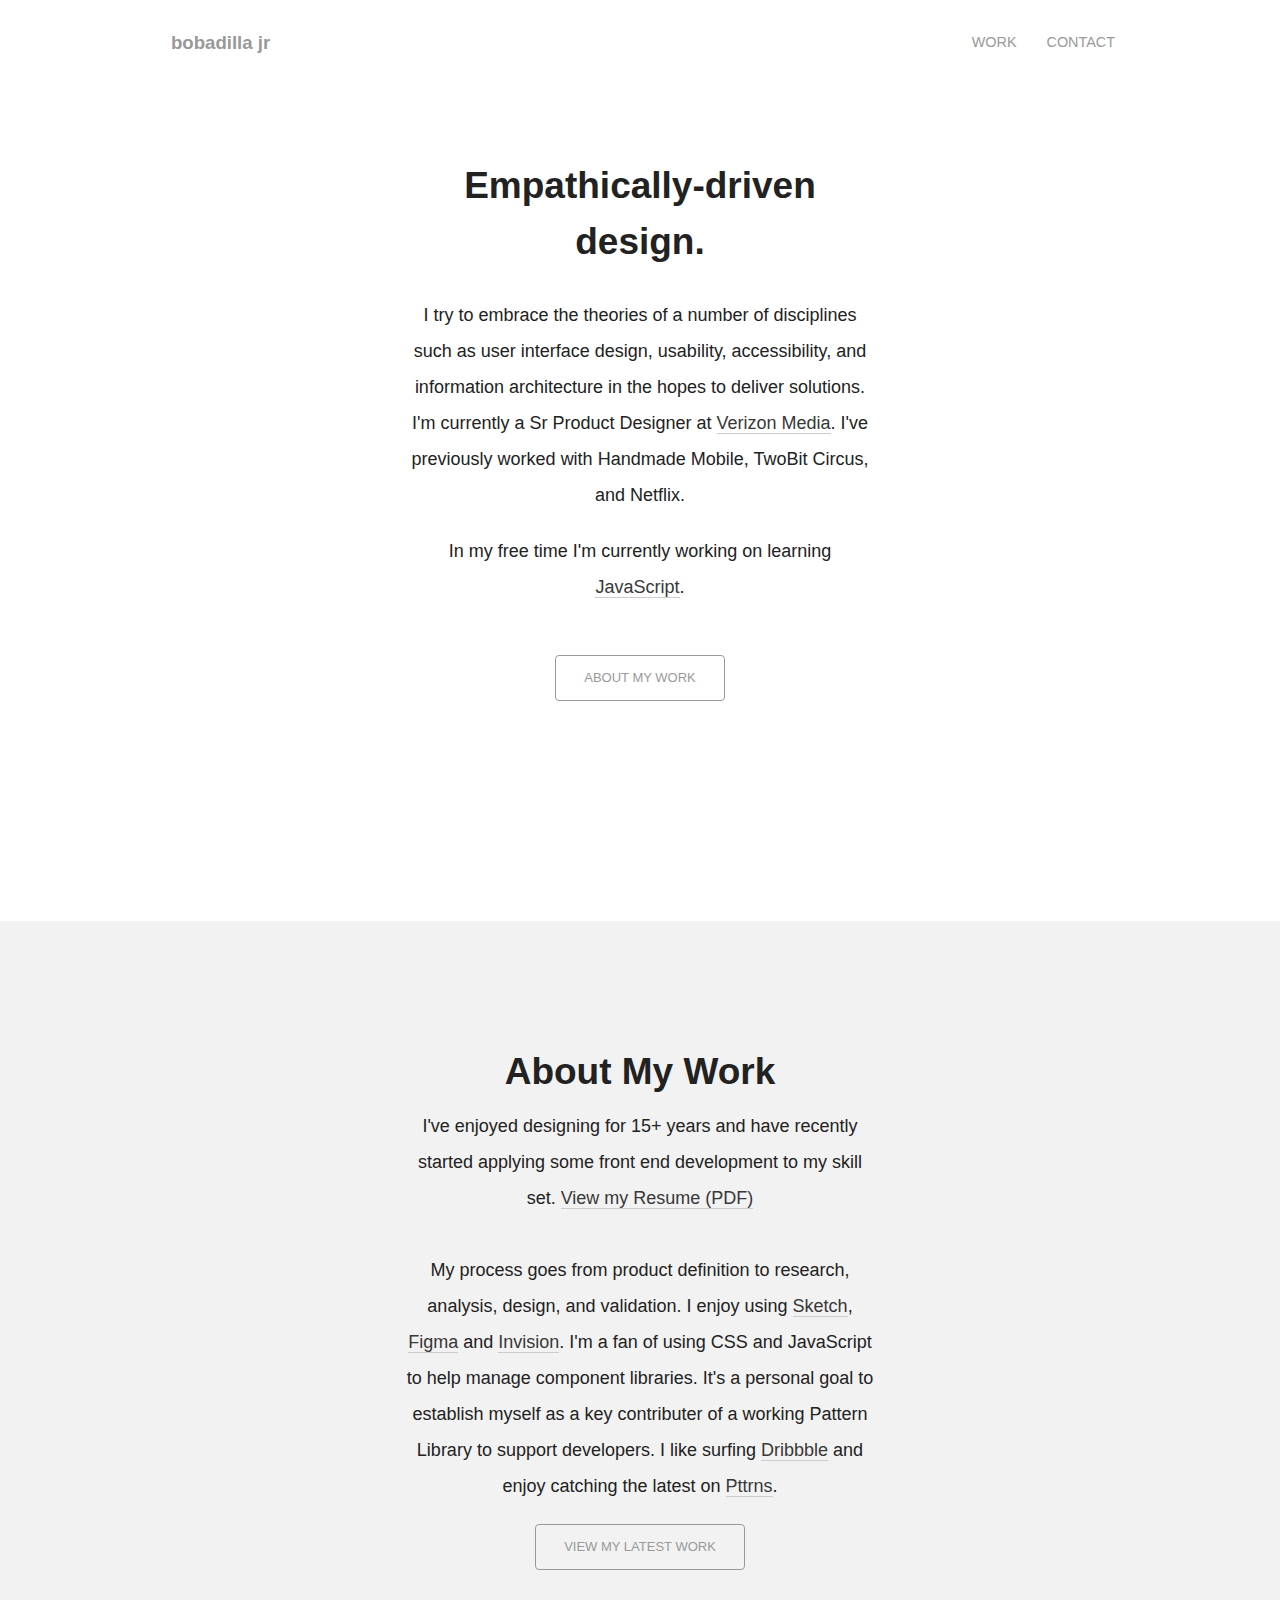
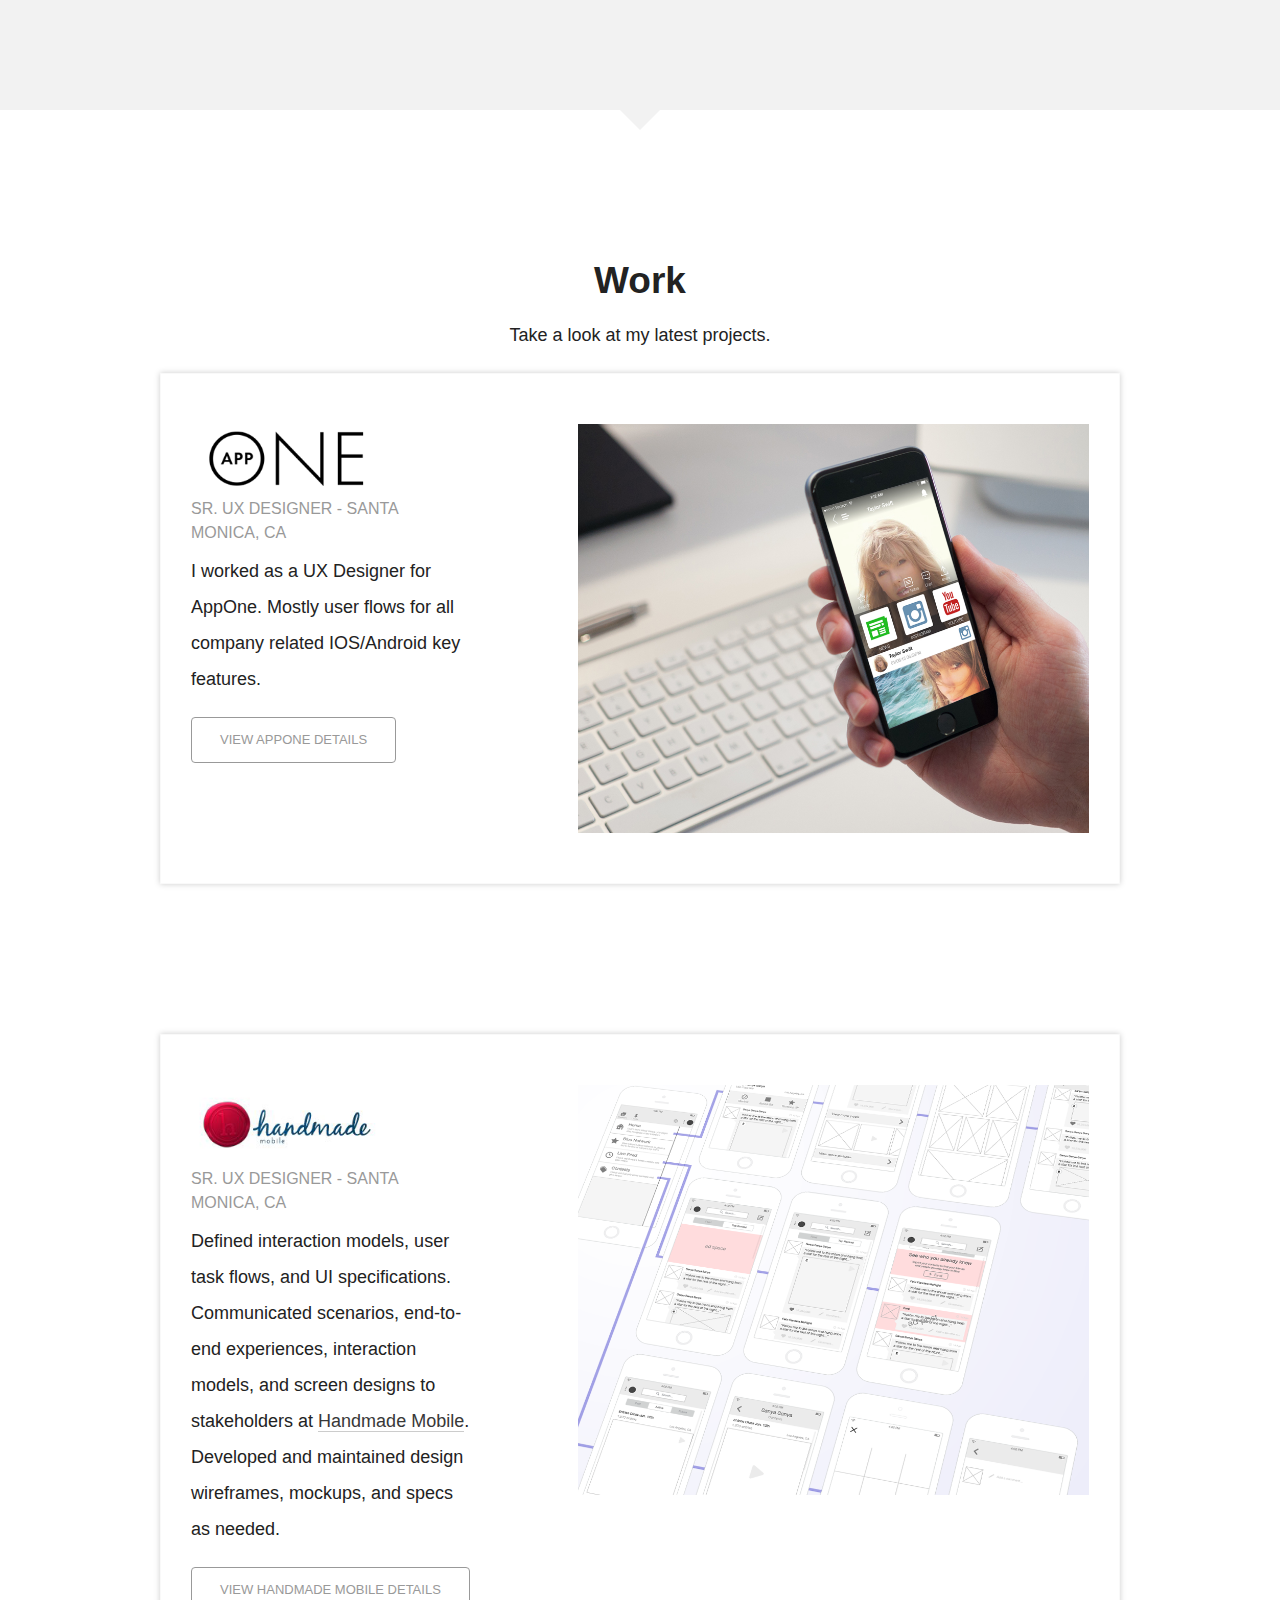
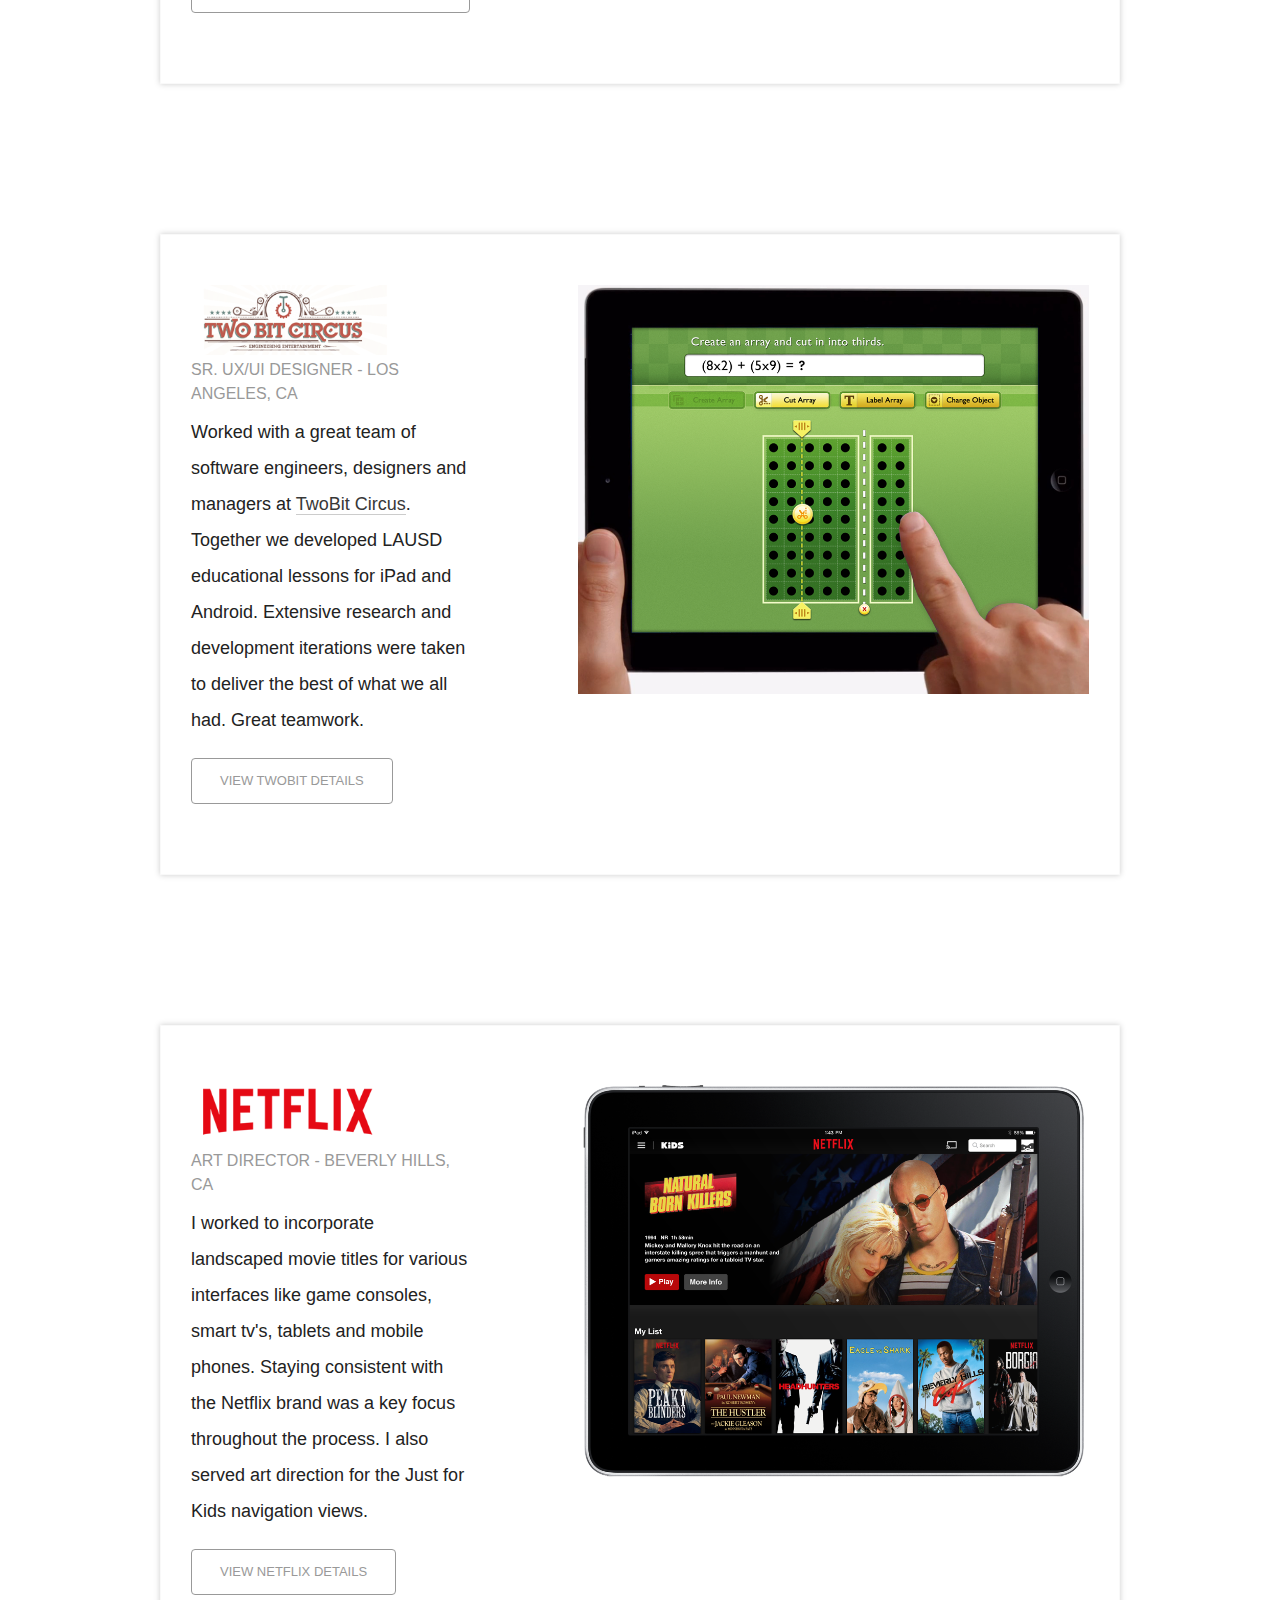
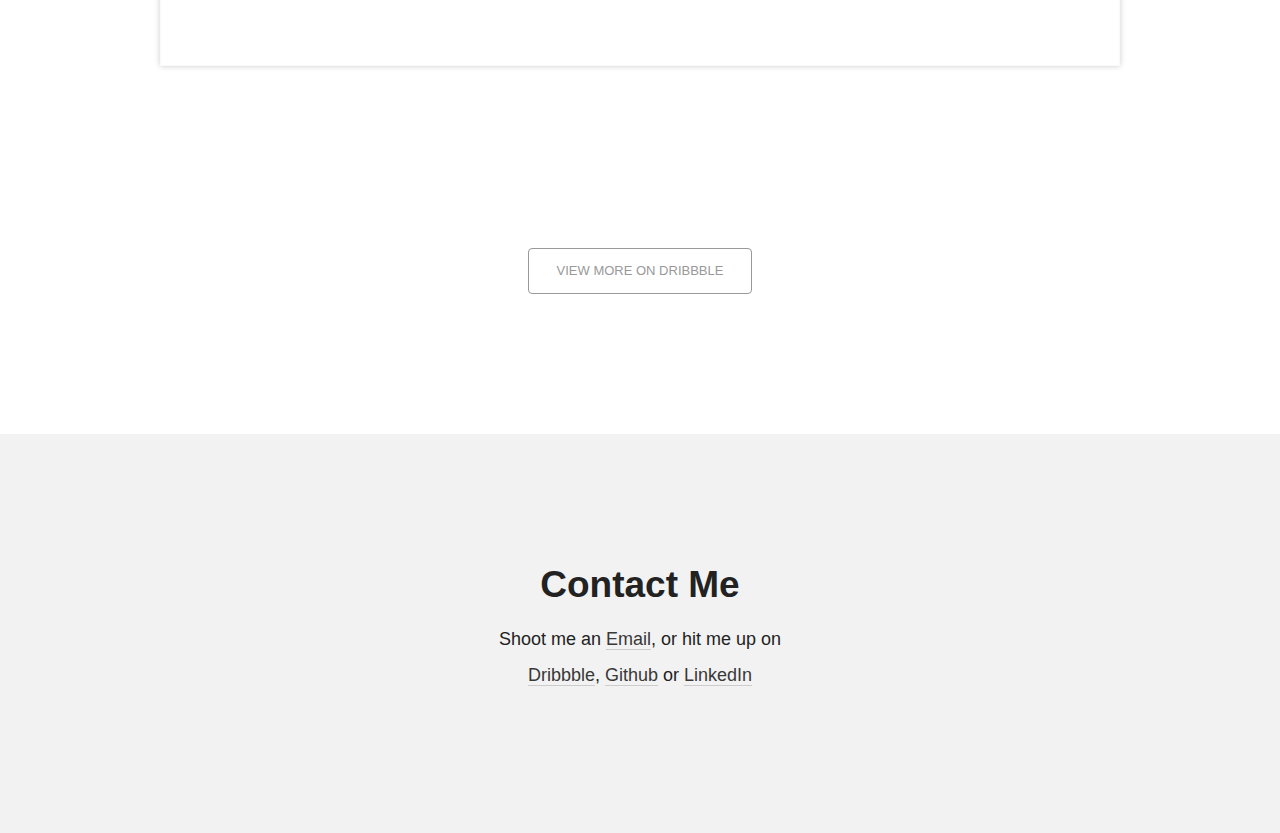
==== commit 0d100782: "Update index.html" ====
--- a/index.html
+++ b/index.html
@@ -39,11 +39,11 @@
     <div class="large-6 medium-6 medium-offset-3 columns">
 
       <div class="intro-text">
-       <h2>I try to embrace the theories of a number of disciplines such as user interface design, usability, accessibility, information architecture, and empathically-driven design in the hopes to deliver solutions.</h2>
+       <h2>Empathically-driven design.</h2>
       </div>
 
      <div class="experience-text">
-       <p class="thin text-center">I'm currently a Sr Product Designer at <a href="https://www.verizonmedia.com/" class="underline" target="_blank">Verizon Media</a>. I've previously worked with Handmade Mobile, TwoBit Circus, and Netflix.</p>   
+       <p class="thin text-center">I try to embrace the theories of a number of disciplines such as user interface design, usability, accessibility, and information architecture in the hopes to deliver solutions. I'm currently a Sr Product Designer at <a href="https://www.verizonmedia.com/" class="underline" target="_blank">Verizon Media</a>. I've previously worked with Handmade Mobile, TwoBit Circus, and Netflix.</p>   
 
        <p class="thin text-center">In my free time I'm currently working on learning <a href="https://generalassemb.ly/education/javascript-development/los-angeles" class="underline" target="_blank">JavaScript</a>.</p>
      </div>
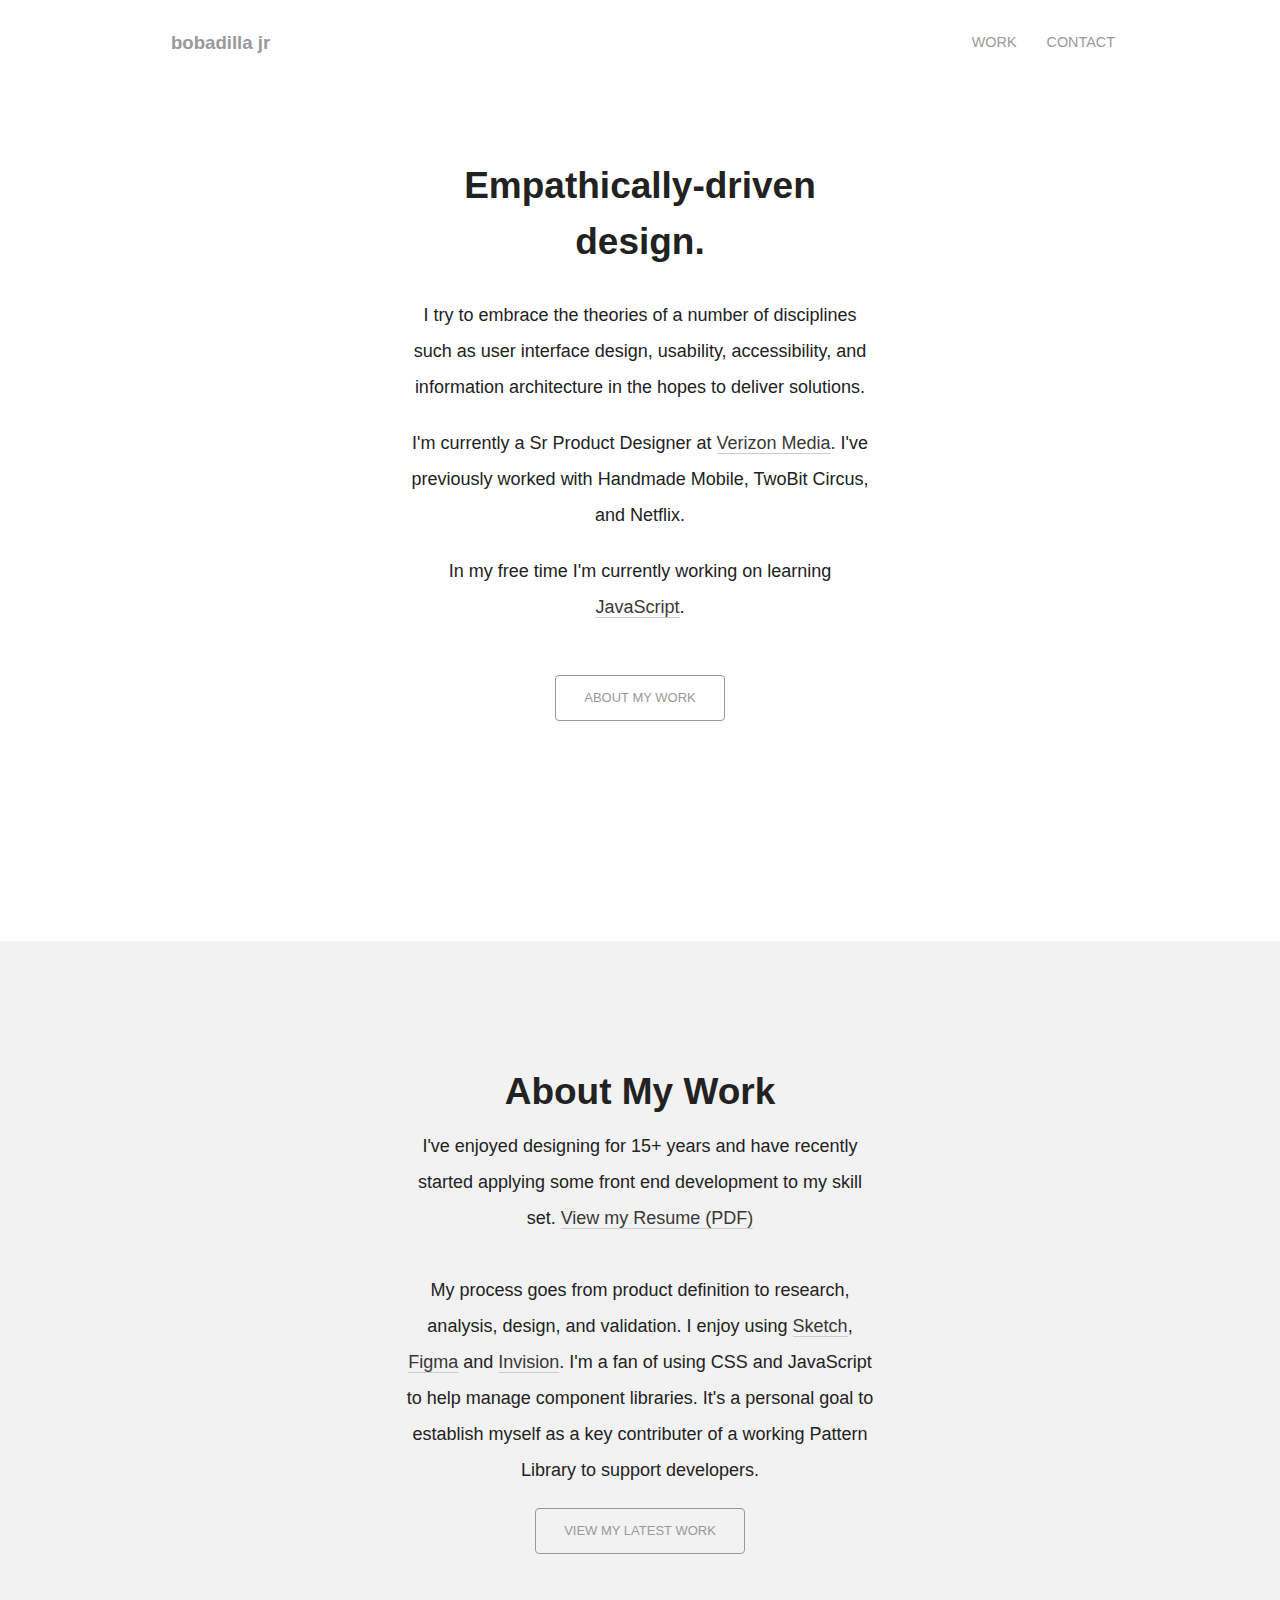
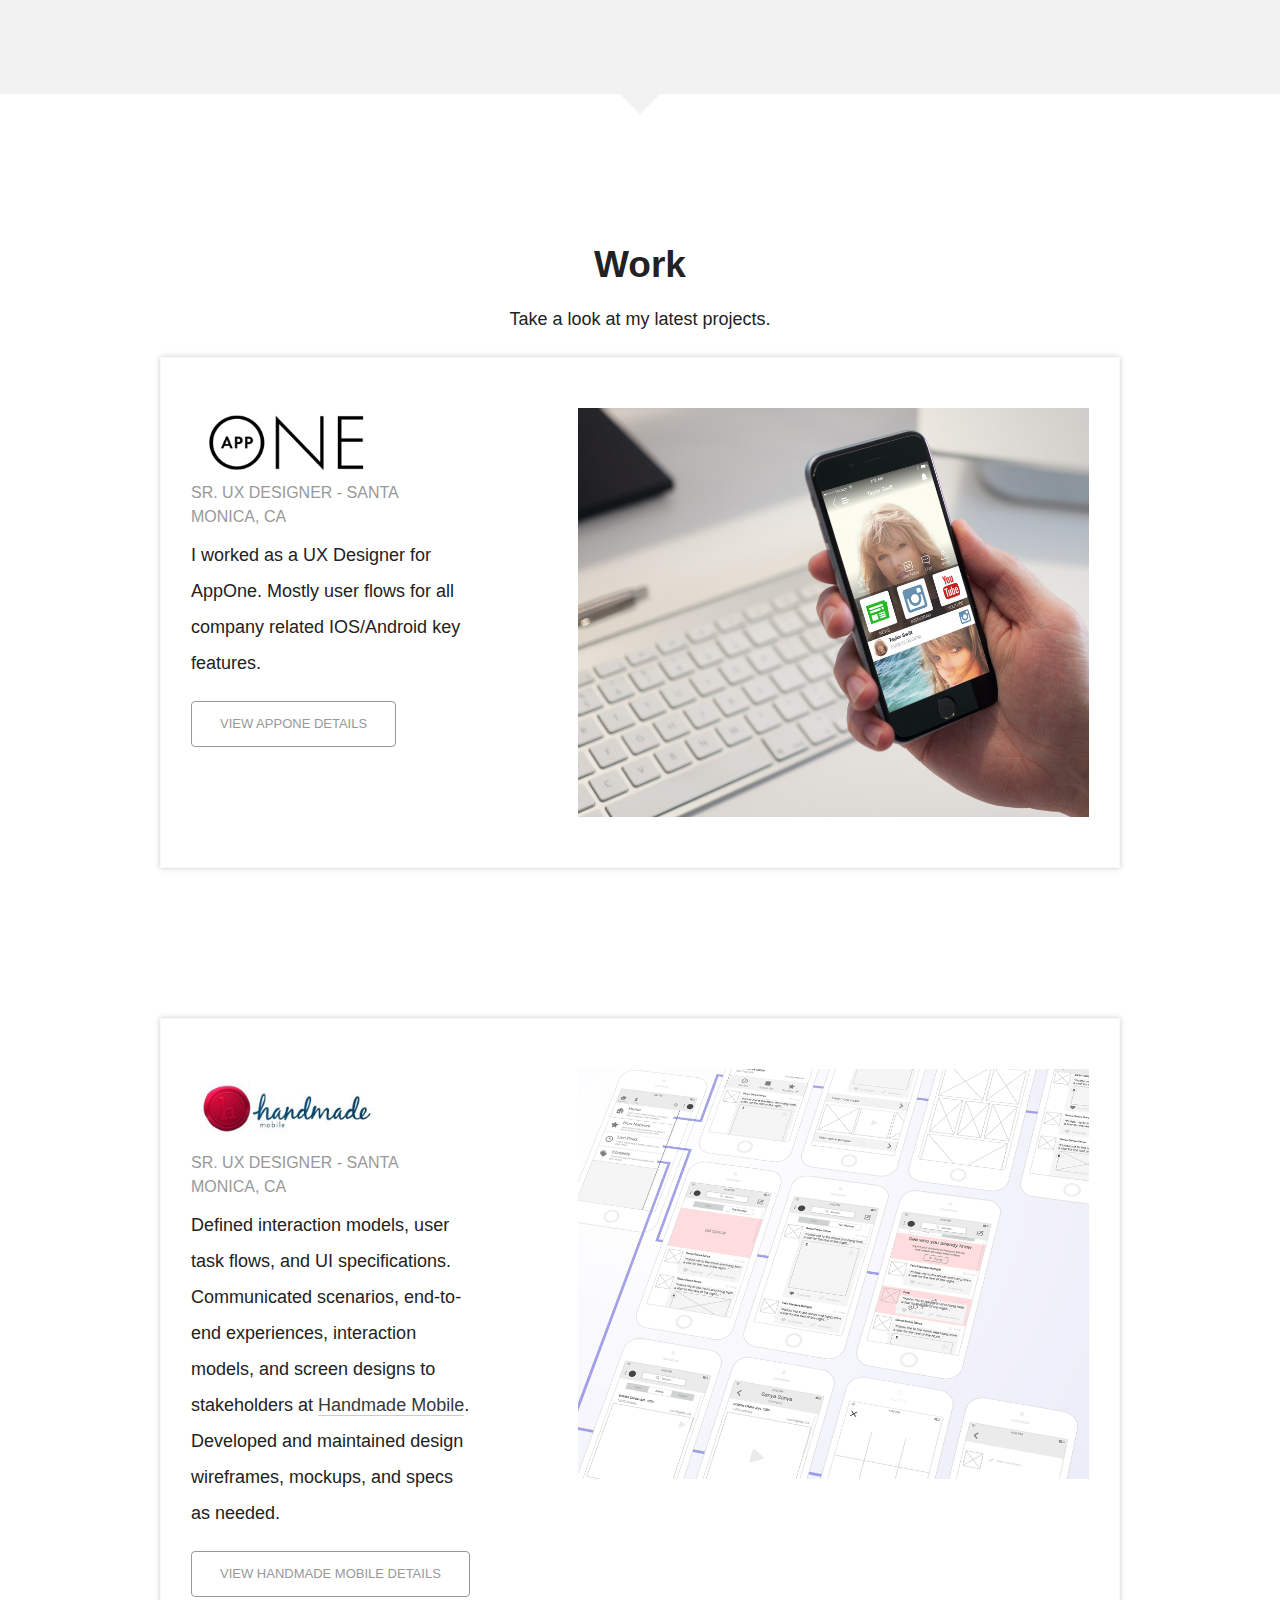
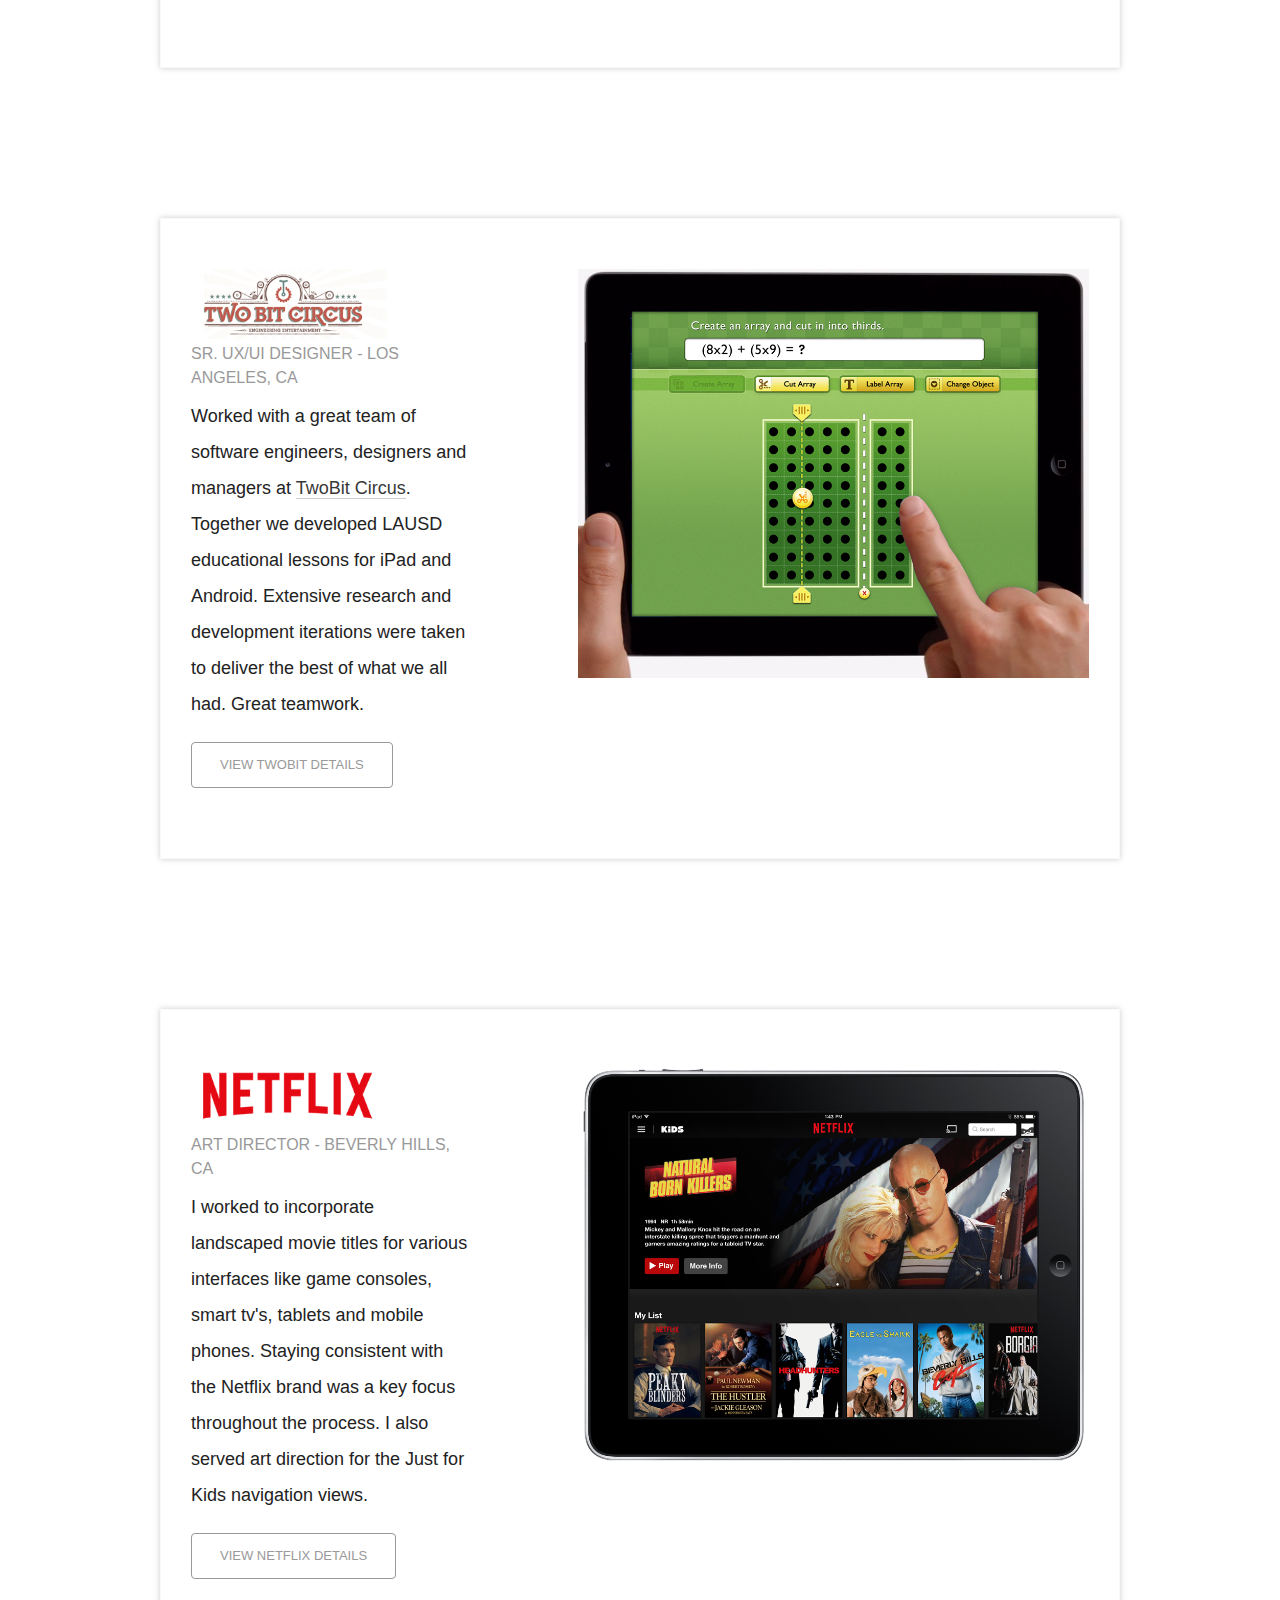
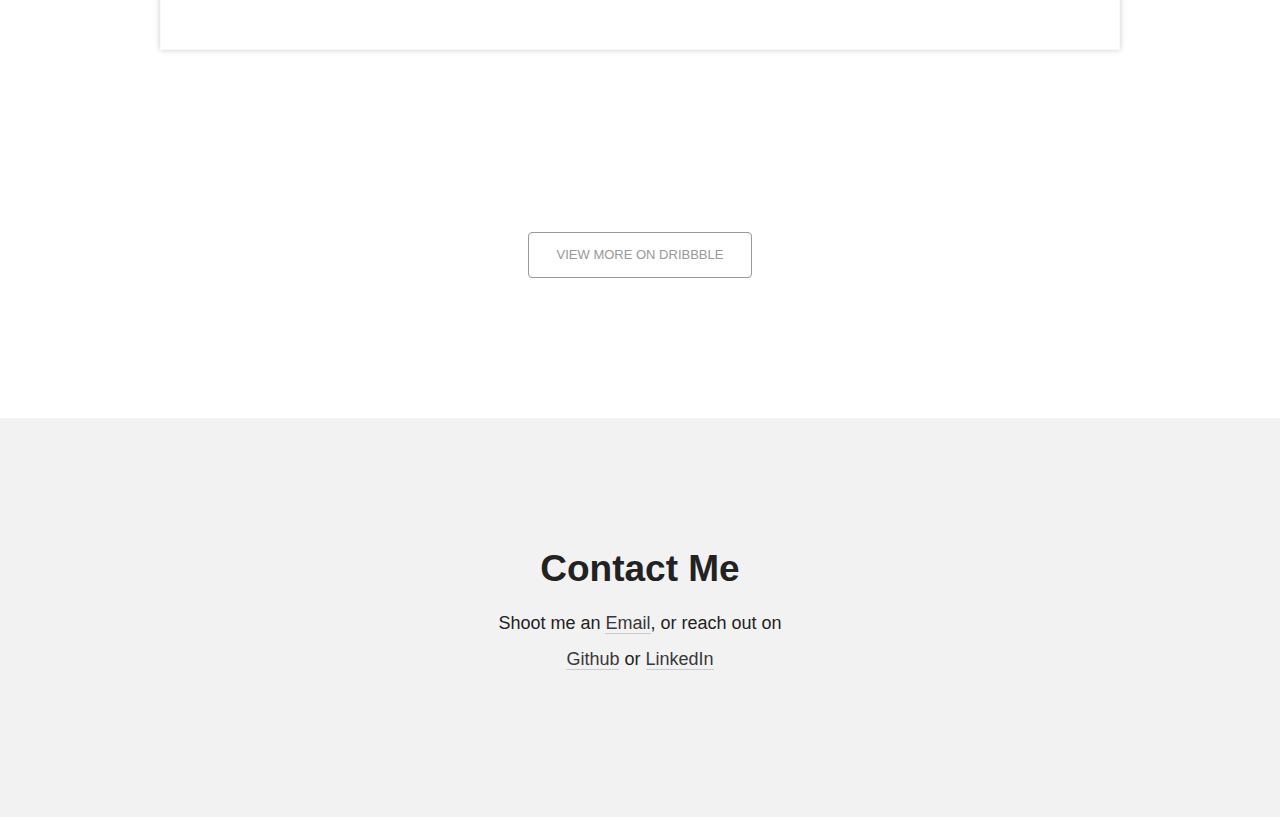
==== commit b5945636: "Update index.html" ====
--- a/index.html
+++ b/index.html
@@ -43,7 +43,9 @@
       </div>
 
      <div class="experience-text">
-       <p class="thin text-center">I try to embrace the theories of a number of disciplines such as user interface design, usability, accessibility, and information architecture in the hopes to deliver solutions. I'm currently a Sr Product Designer at <a href="https://www.verizonmedia.com/" class="underline" target="_blank">Verizon Media</a>. I've previously worked with Handmade Mobile, TwoBit Circus, and Netflix.</p>   
+       <p class="thin text-center">I try to embrace the theories of a number of disciplines such as user interface design, usability, accessibility, and information architecture in the hopes to deliver solutions.</p> 
+         
+       <p class="thin text-center">I'm currently a Sr Product Designer at <a href="https://www.verizonmedia.com/" class="underline" target="_blank">Verizon Media</a>. I've previously worked with Handmade Mobile, TwoBit Circus, and Netflix.</p>   
 
        <p class="thin text-center">In my free time I'm currently working on learning <a href="https://generalassemb.ly/education/javascript-development/los-angeles" class="underline" target="_blank">JavaScript</a>.</p>
      </div>
@@ -68,8 +70,7 @@
 
   <br>
 
-<p class="thin text-center">
-My process goes from product definition to research, analysis, design, and validation. I enjoy using <a href="https://www.sketch.com/design/" target="_blank" class="underline">Sketch</a>, <a href="https://www.figma.com/" target="_blank" class="underline">Figma</a> and <a href="https://www.invisionapp.com/cloud/prototype" target="_blank" class="underline">Invision</a>. I'm a fan of using CSS and JavaScript to help manage component libraries. It's a personal goal to establish myself as a key contributer of a working Pattern Library to support developers. I like surfing <a href="https://dribbble.com/" class="underline" target="_blank">Dribbble</a> and enjoy catching the latest on <a href="https://pttrns.com/" target="_blank" class="underline">Pttrns</a>.
+<p class="thin text-center">My process goes from product definition to research, analysis, design, and validation. I enjoy using <a href="https://www.sketch.com/design/" target="_blank" class="underline">Sketch</a>, <a href="https://www.figma.com/" target="_blank" class="underline">Figma</a> and <a href="https://www.invisionapp.com/cloud/prototype" target="_blank" class="underline">Invision</a>. I'm a fan of using CSS and JavaScript to help manage component libraries. It's a personal goal to establish myself as a key contributer of a working Pattern Library to support developers.
 
 
     <br>
@@ -248,7 +249,7 @@
 
 <p class="thin text-center">
 
-Shoot me an <a href="mailto:bobadilla.jr@gmail.com" class="underline">Email</a>, or hit me up on<br><a href="https://dribbble.com/bobadilla" target="_blank" class="underline">Dribbble</a>, <a href="https://github.com/bobadilla" target="_blank" class="underline">Github</a> or <a href="https://www.linkedin.com/in/bobadillajr" target="_blank" class="underline">LinkedIn</a>
+Shoot me an <a href="mailto:bobadilla.jr@gmail.com" class="underline">Email</a>, or reach out on<br><a href="https://github.com/bobadilla" target="_blank" class="underline">Github</a> or <a href="https://www.linkedin.com/in/bobadillajr" target="_blank" class="underline">LinkedIn</a>
 
 
 </div>
@@ -292,7 +293,7 @@
 </script>
 
 <script type="text/javascript">
-  console.log('What up! If you are checking this out, reach out and give me a dap. My email is bobadilla.jr@gmail.com. Inspect on.');
+  console.log('What up! If you are checking this out, reach out. My email is bobadilla.jr@gmail.com. Inspect on.');
 </script>
 
   
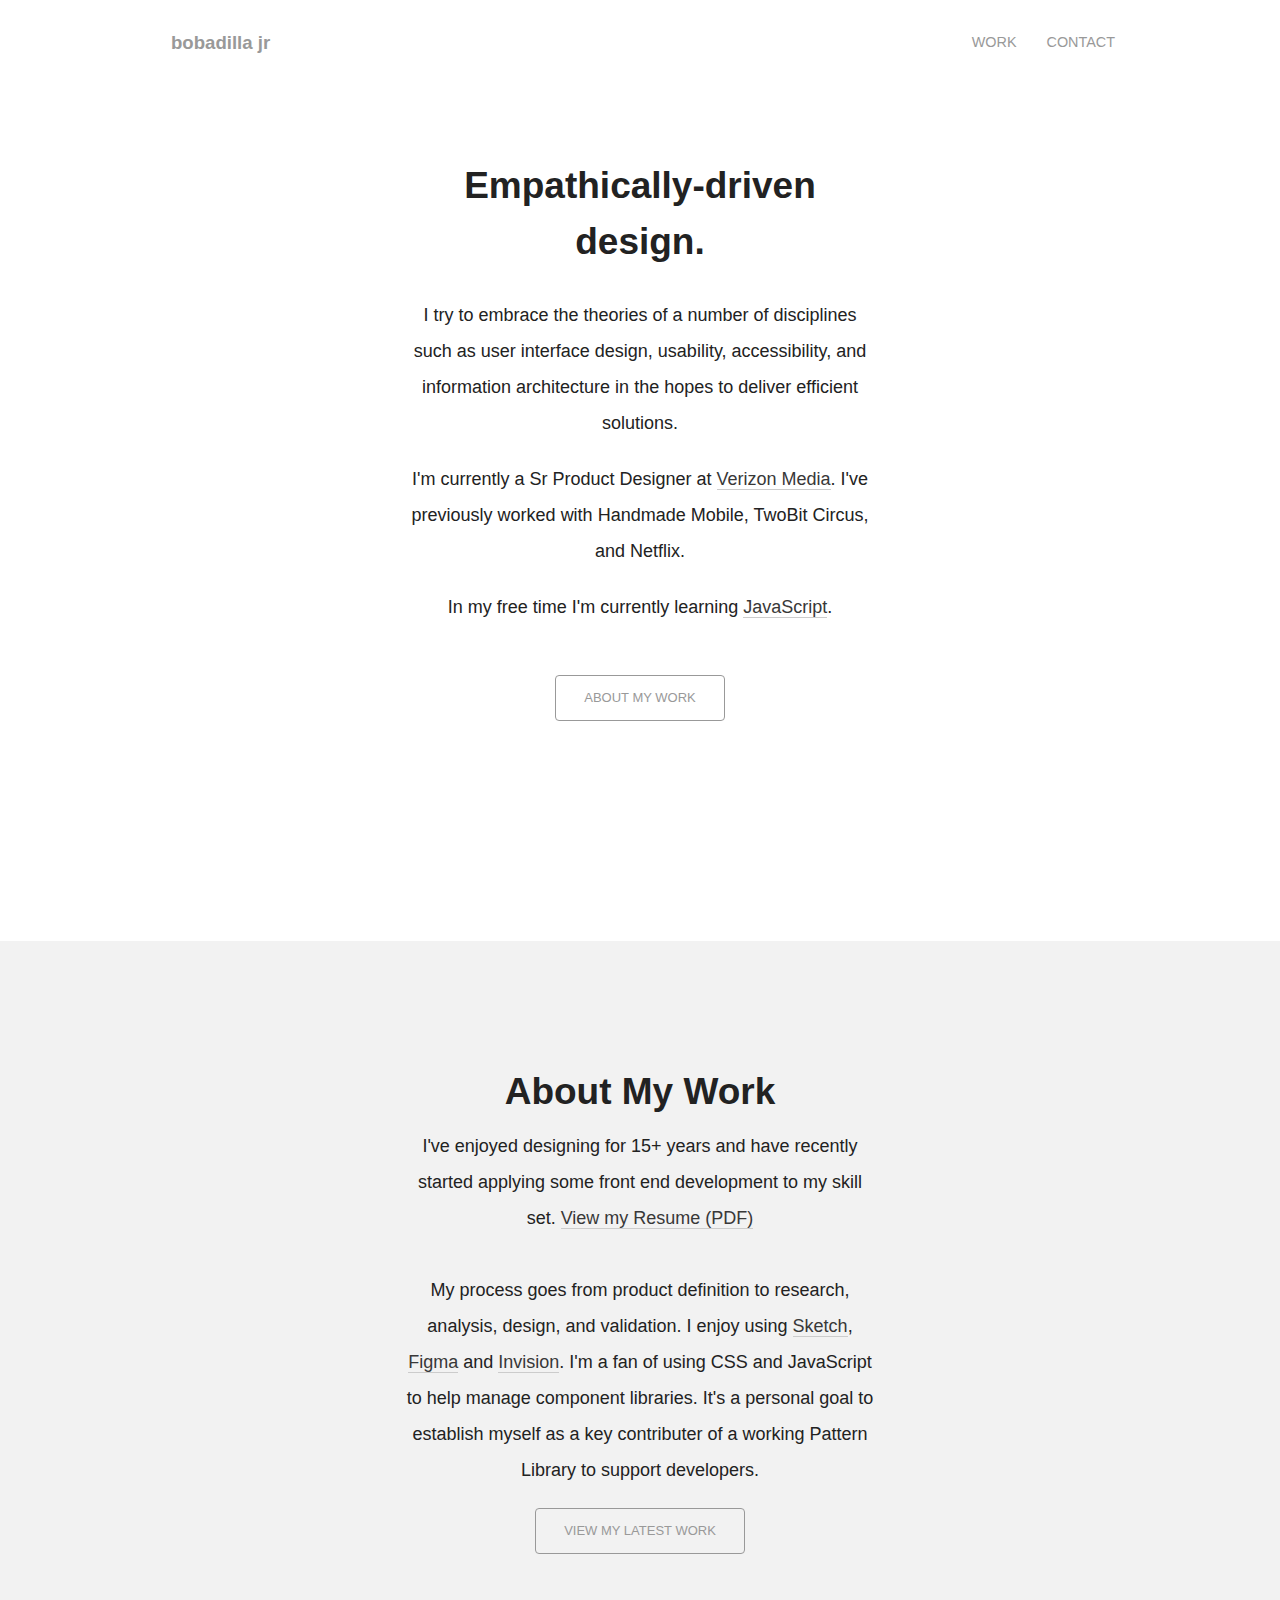
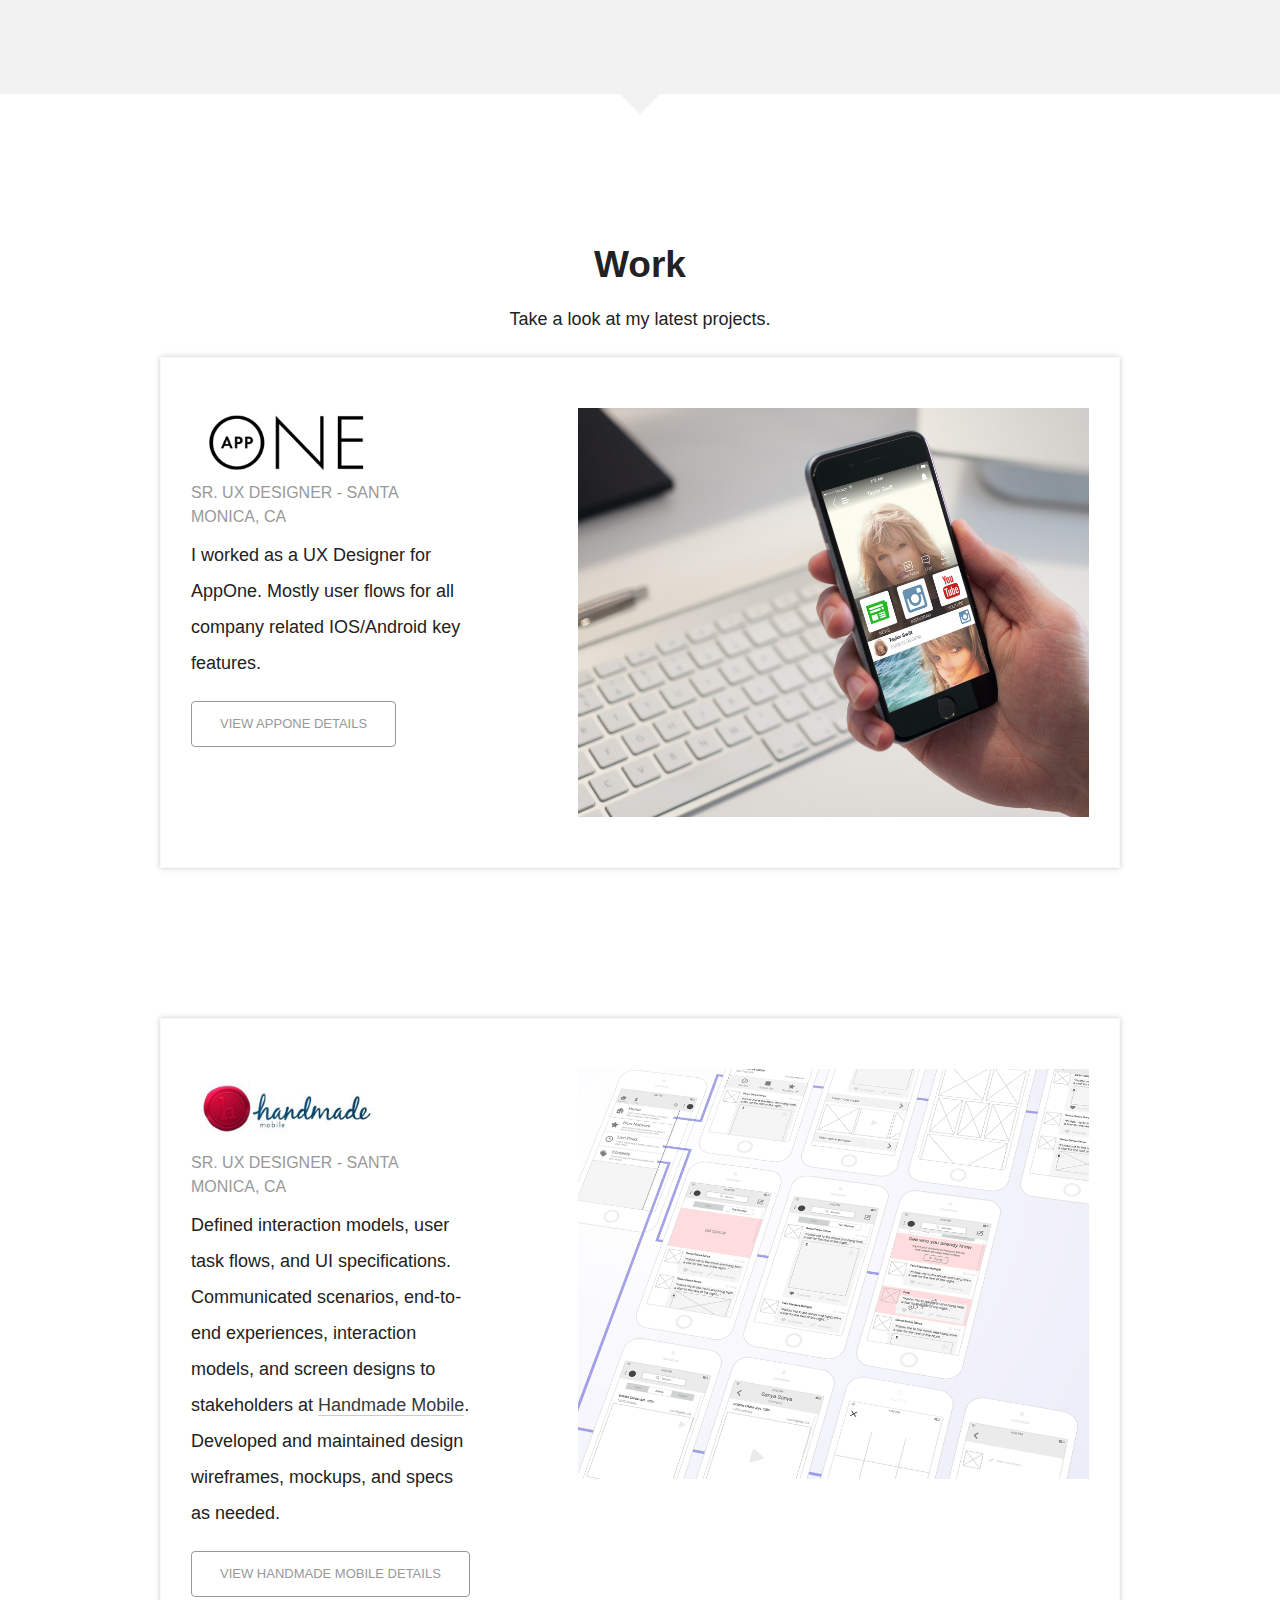
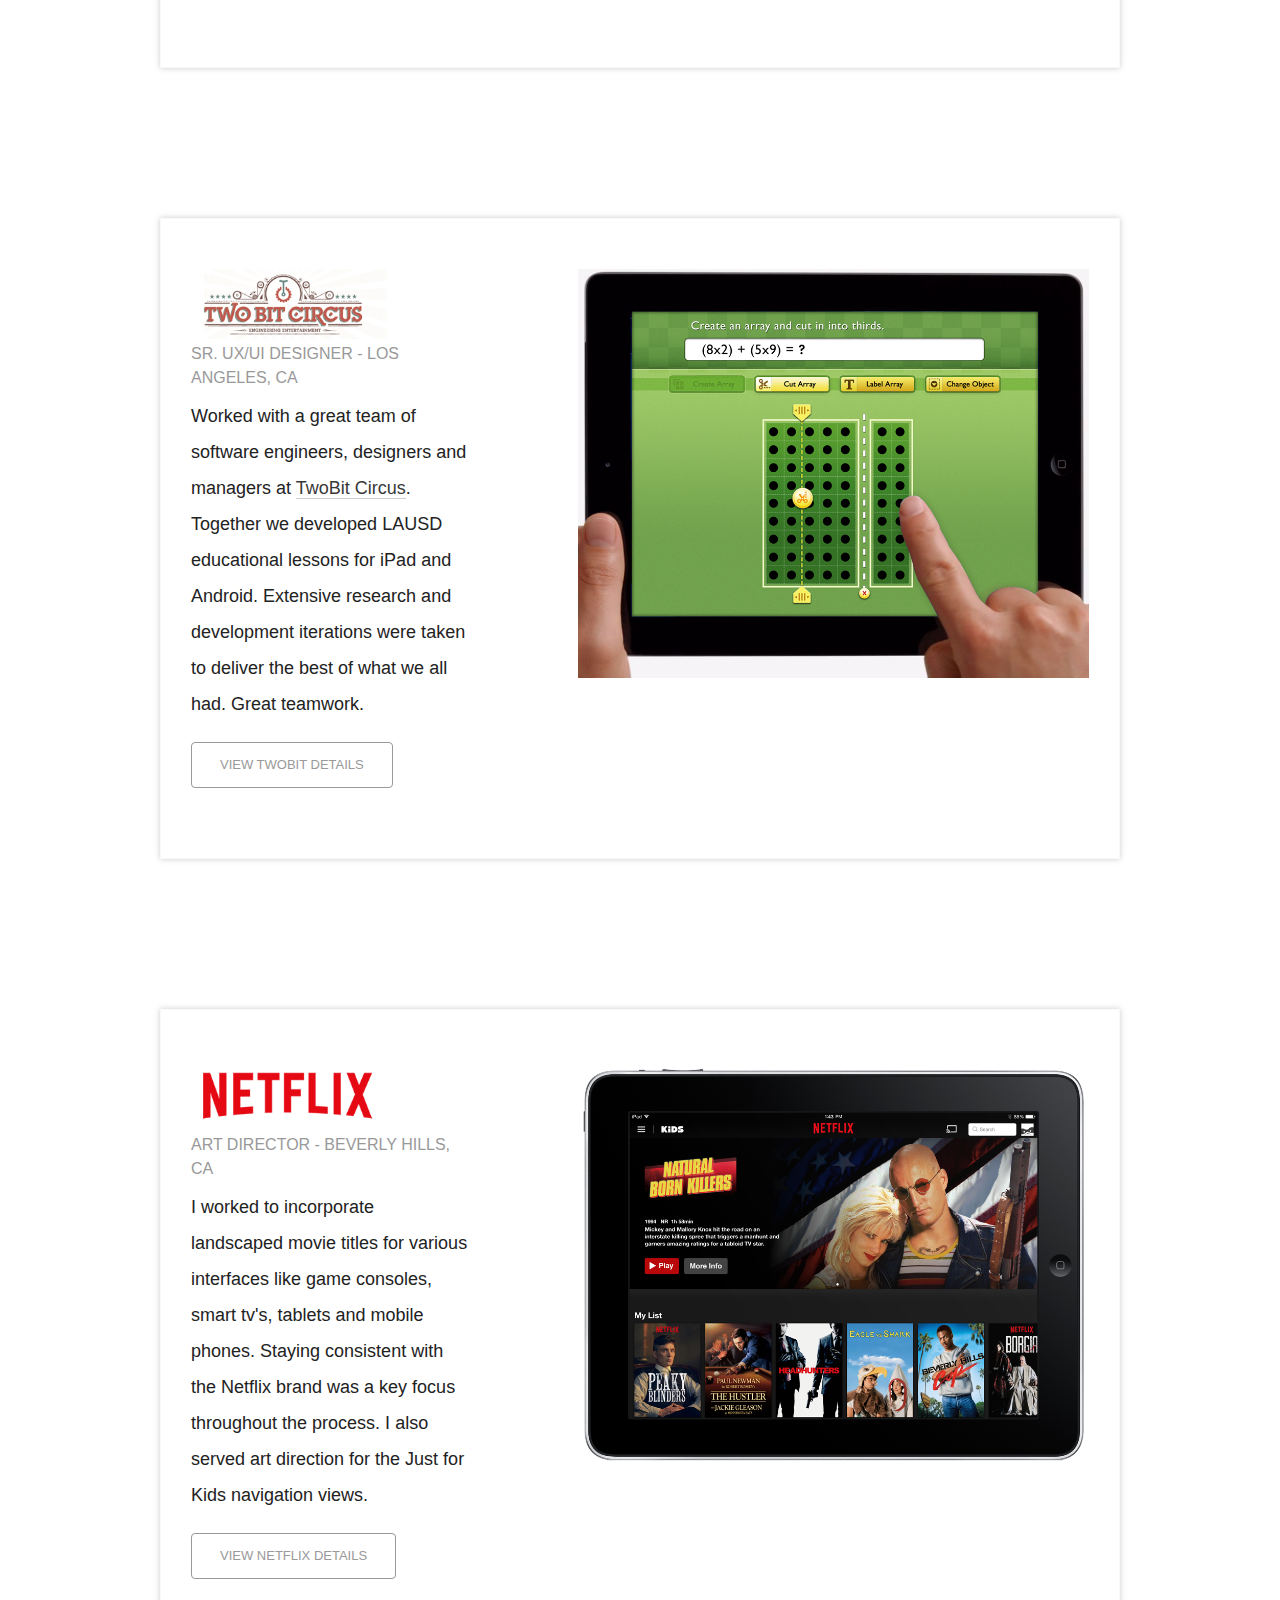
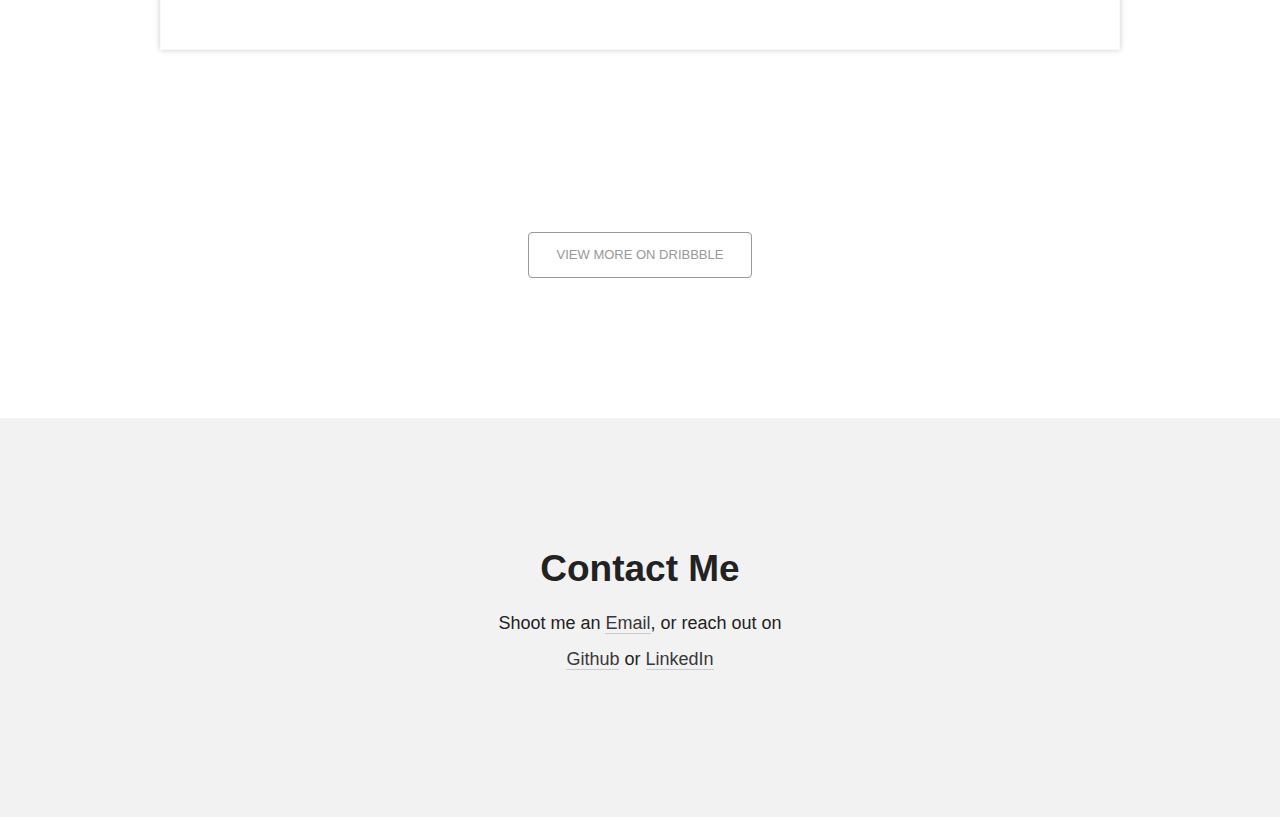
==== commit 57b8b5a5: "Update index.html" ====
--- a/index.html
+++ b/index.html
@@ -43,11 +43,11 @@
       </div>
 
      <div class="experience-text">
-       <p class="thin text-center">I try to embrace the theories of a number of disciplines such as user interface design, usability, accessibility, and information architecture in the hopes to deliver solutions.</p> 
+       <p class="thin text-center">I try to embrace the theories of a number of disciplines such as user interface design, usability, accessibility, and information architecture in the hopes to deliver efficient solutions.</p> 
          
        <p class="thin text-center">I'm currently a Sr Product Designer at <a href="https://www.verizonmedia.com/" class="underline" target="_blank">Verizon Media</a>. I've previously worked with Handmade Mobile, TwoBit Circus, and Netflix.</p>   
 
-       <p class="thin text-center">In my free time I'm currently working on learning <a href="https://generalassemb.ly/education/javascript-development/los-angeles" class="underline" target="_blank">JavaScript</a>.</p>
+       <p class="thin text-center">In my free time I'm currently learning <a href="https://generalassemb.ly/education/javascript-development/los-angeles" class="underline" target="_blank">JavaScript</a>.</p>
      </div>
    
      <div class="text-center">
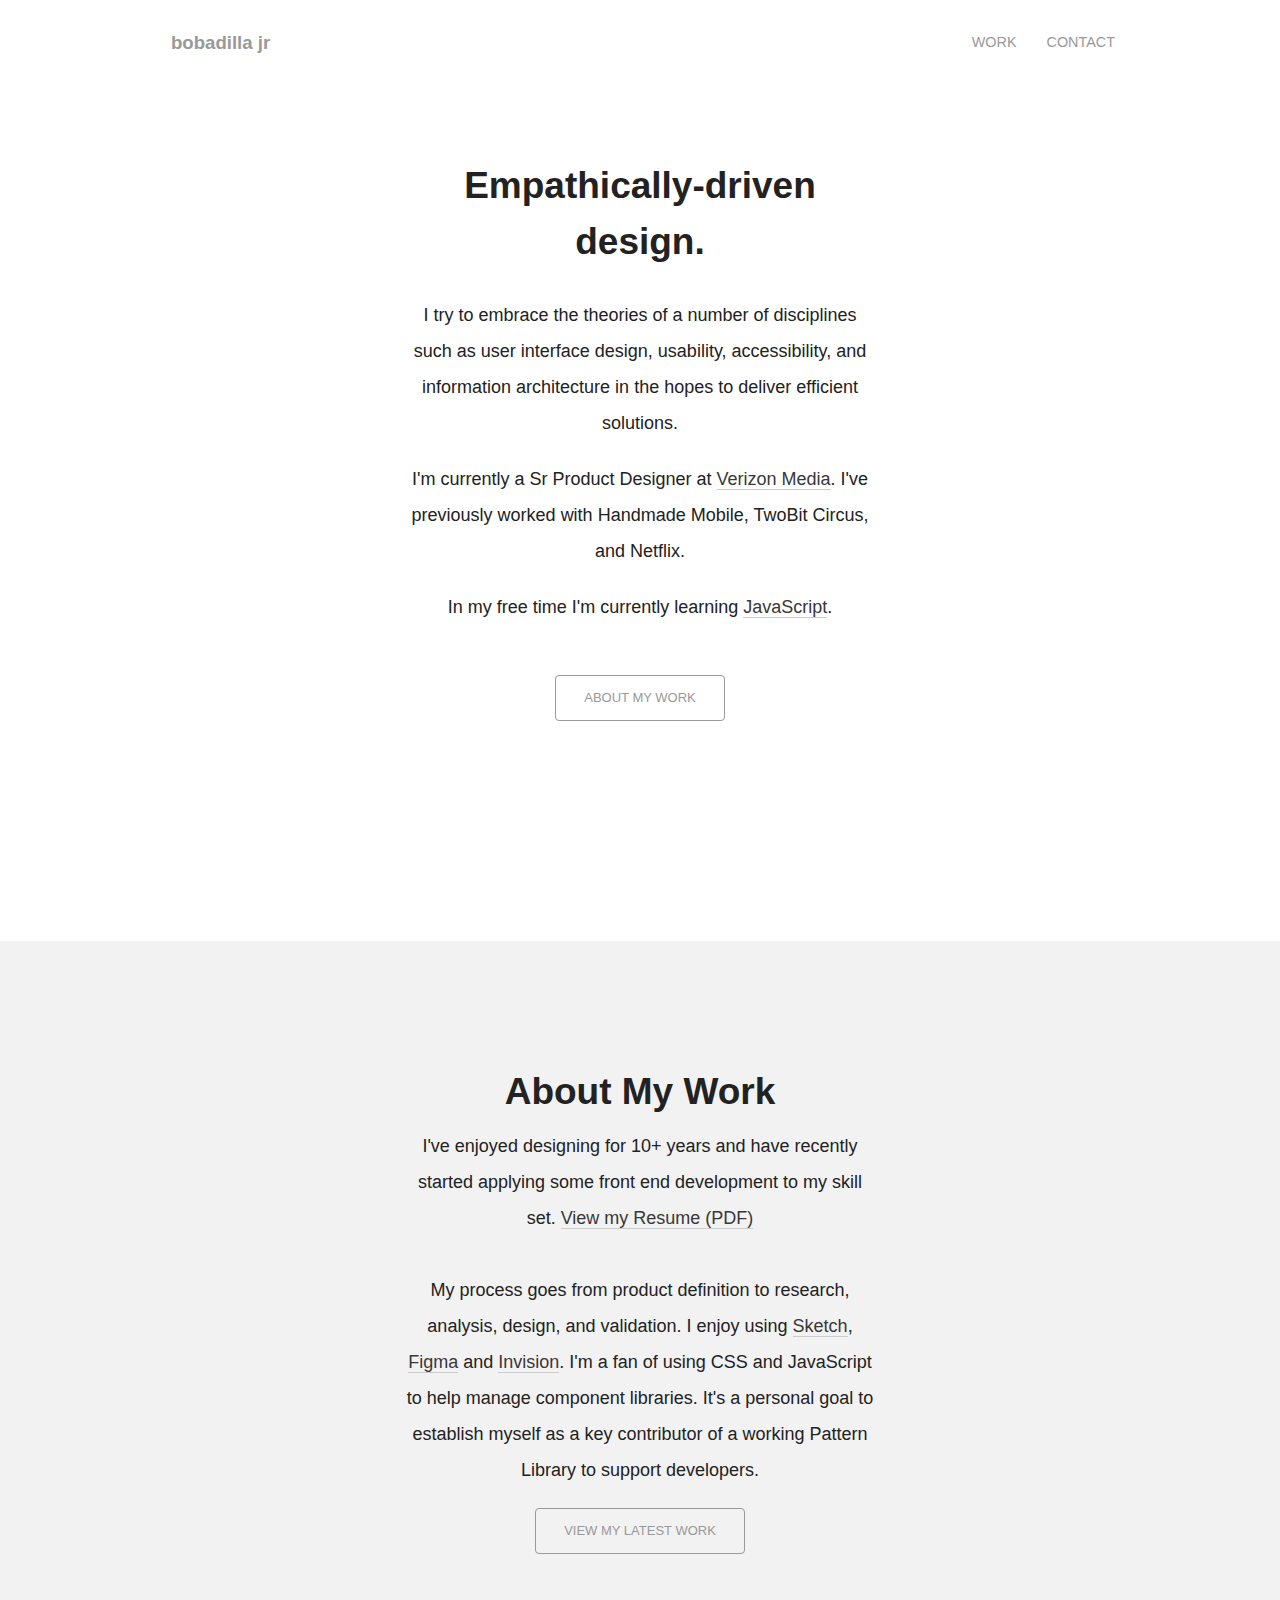
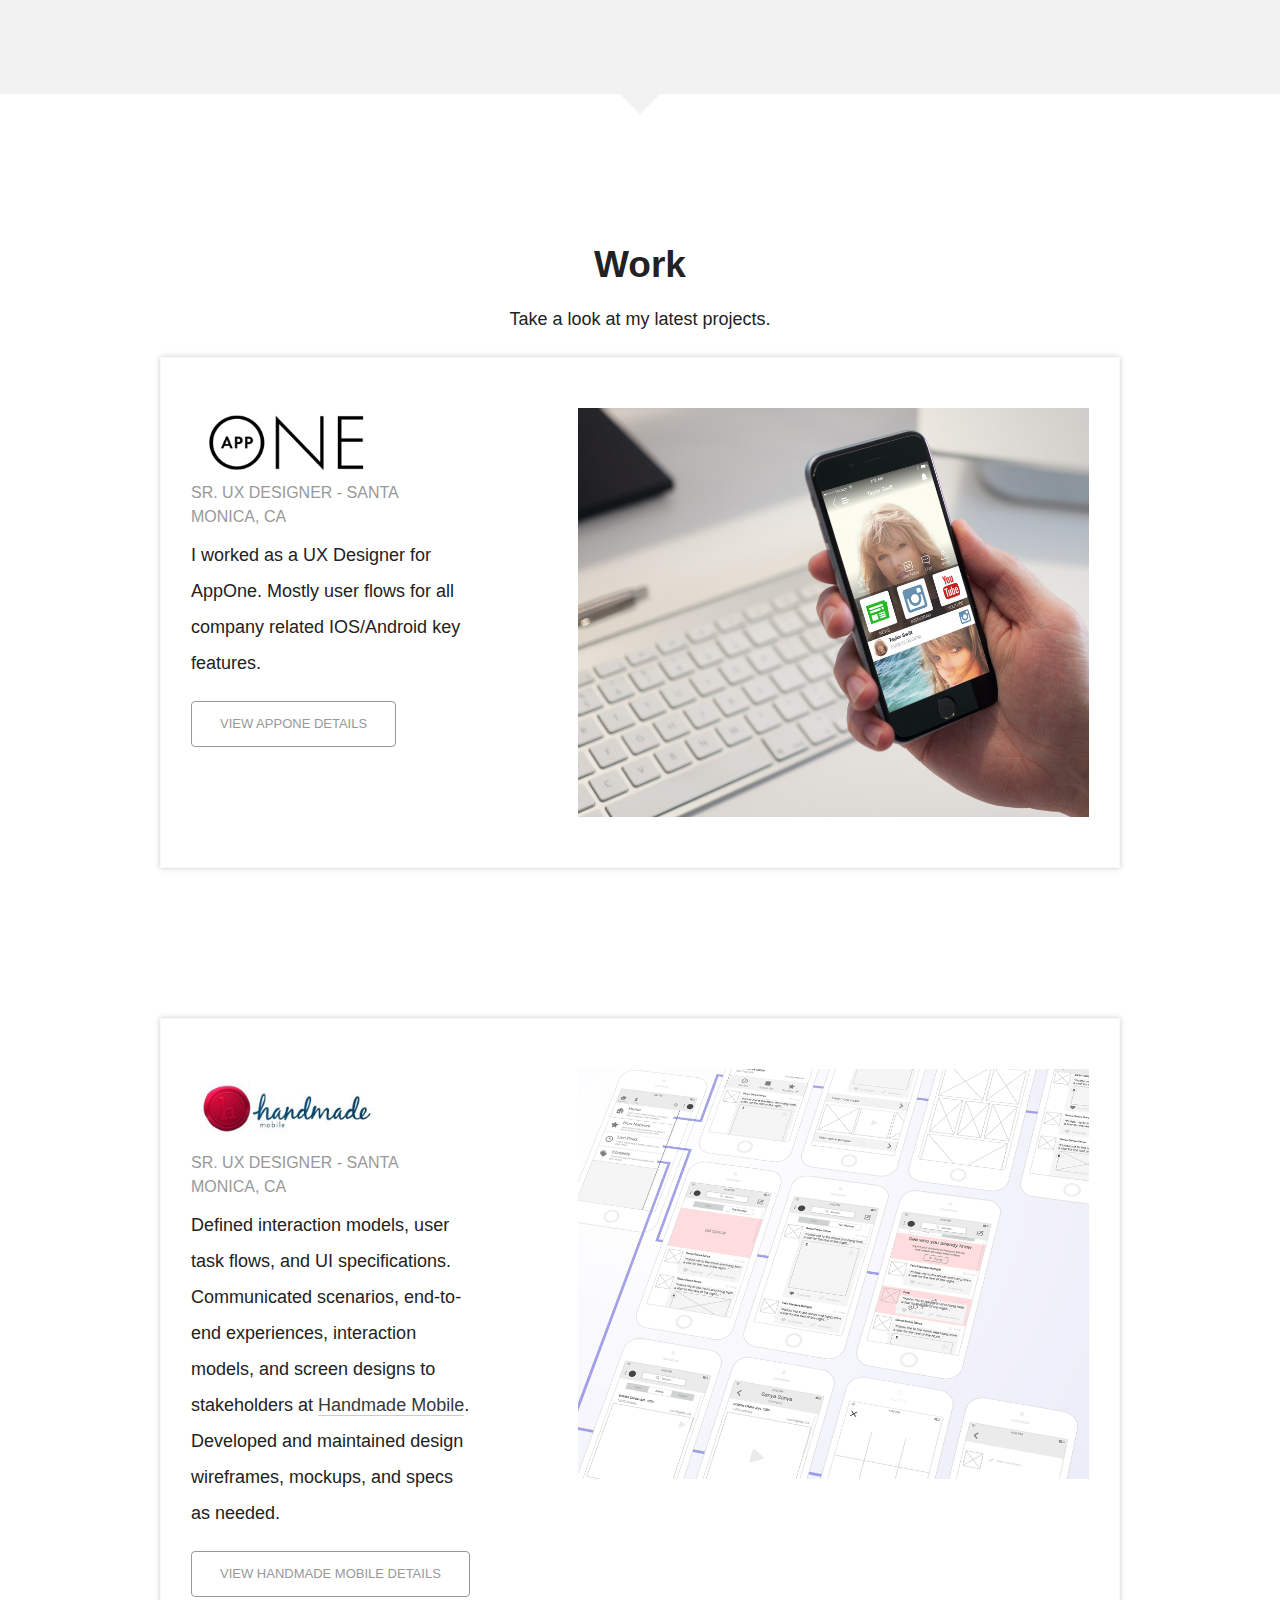
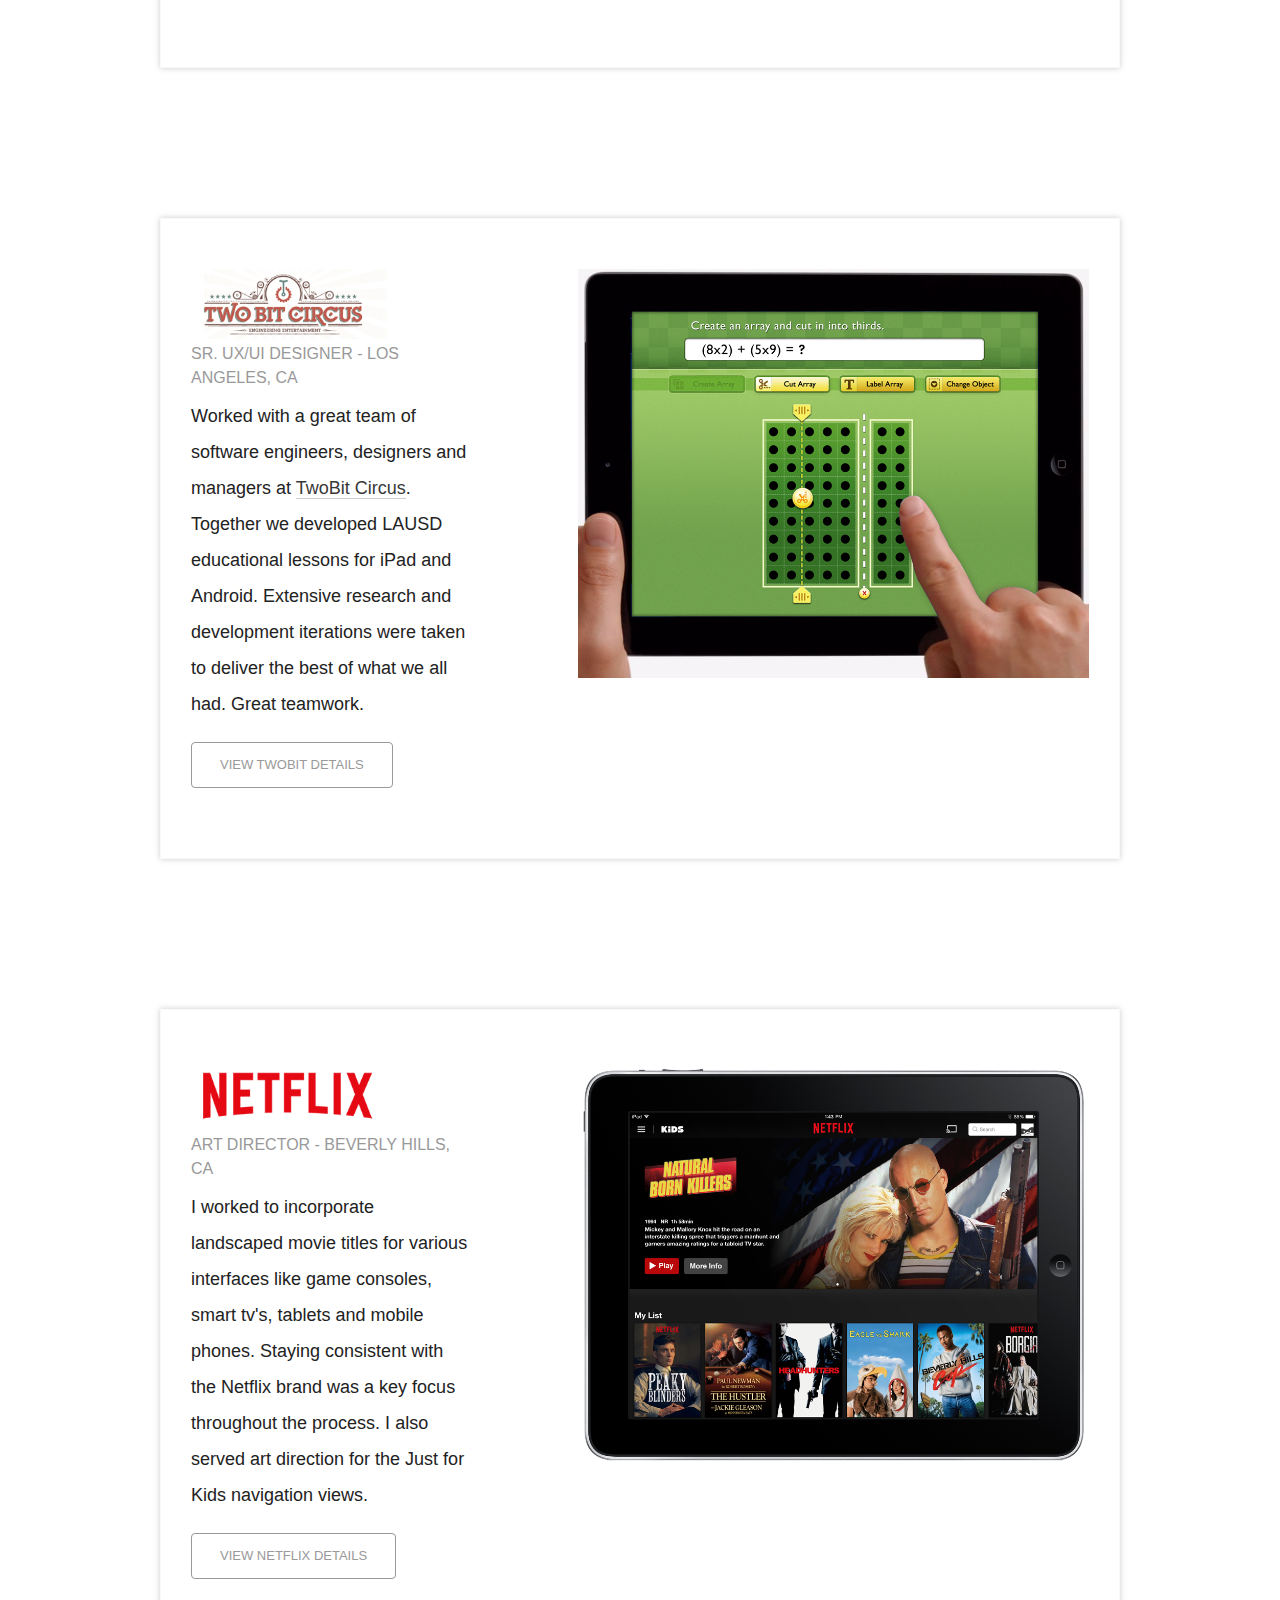
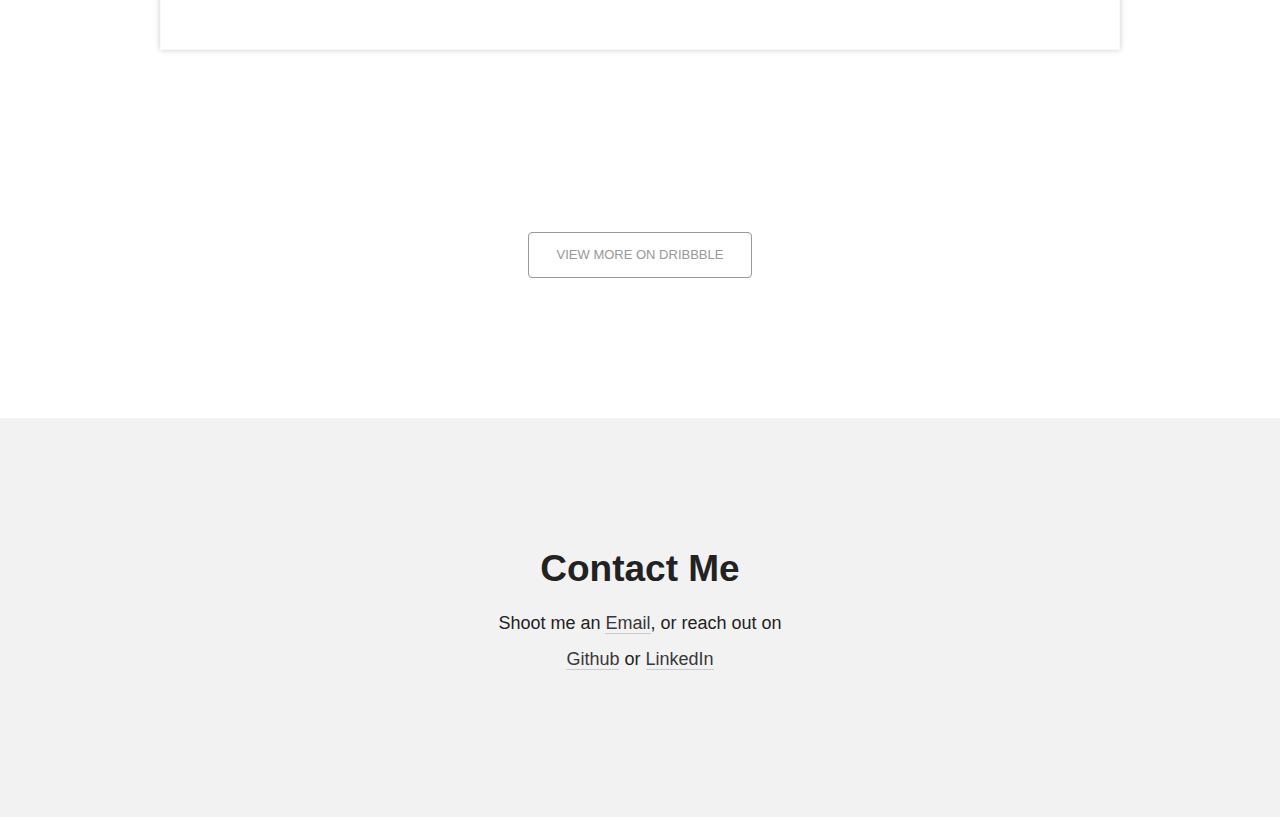
==== commit e784518c: "Update index.html" ====
--- a/index.html
+++ b/index.html
@@ -66,11 +66,11 @@
 
 <h2>About My Work</h2>
 
-<p class="thin text-center">I've enjoyed designing for 15+ years and have recently started applying some front end development to my skill set. <a href="assets/carlos-bobadilla-jrs-resume.pdf" class="underline" target="_blank">View my Resume (PDF)</a></p>
+<p class="thin text-center">I've enjoyed designing for 10+ years and have recently started applying some front end development to my skill set. <a href="assets/carlos-bobadilla-jrs-resume.pdf" class="underline" target="_blank">View my Resume (PDF)</a></p>
 
   <br>
 
-<p class="thin text-center">My process goes from product definition to research, analysis, design, and validation. I enjoy using <a href="https://www.sketch.com/design/" target="_blank" class="underline">Sketch</a>, <a href="https://www.figma.com/" target="_blank" class="underline">Figma</a> and <a href="https://www.invisionapp.com/cloud/prototype" target="_blank" class="underline">Invision</a>. I'm a fan of using CSS and JavaScript to help manage component libraries. It's a personal goal to establish myself as a key contributer of a working Pattern Library to support developers.
+<p class="thin text-center">My process goes from product definition to research, analysis, design, and validation. I enjoy using <a href="https://www.sketch.com/design/" target="_blank" class="underline">Sketch</a>, <a href="https://www.figma.com/" target="_blank" class="underline">Figma</a> and <a href="https://www.invisionapp.com/cloud/prototype" target="_blank" class="underline">Invision</a>. I'm a fan of using CSS and JavaScript to help manage component libraries. It's a personal goal to establish myself as a key contributor of a working Pattern Library to support developers.
 
 
     <br>
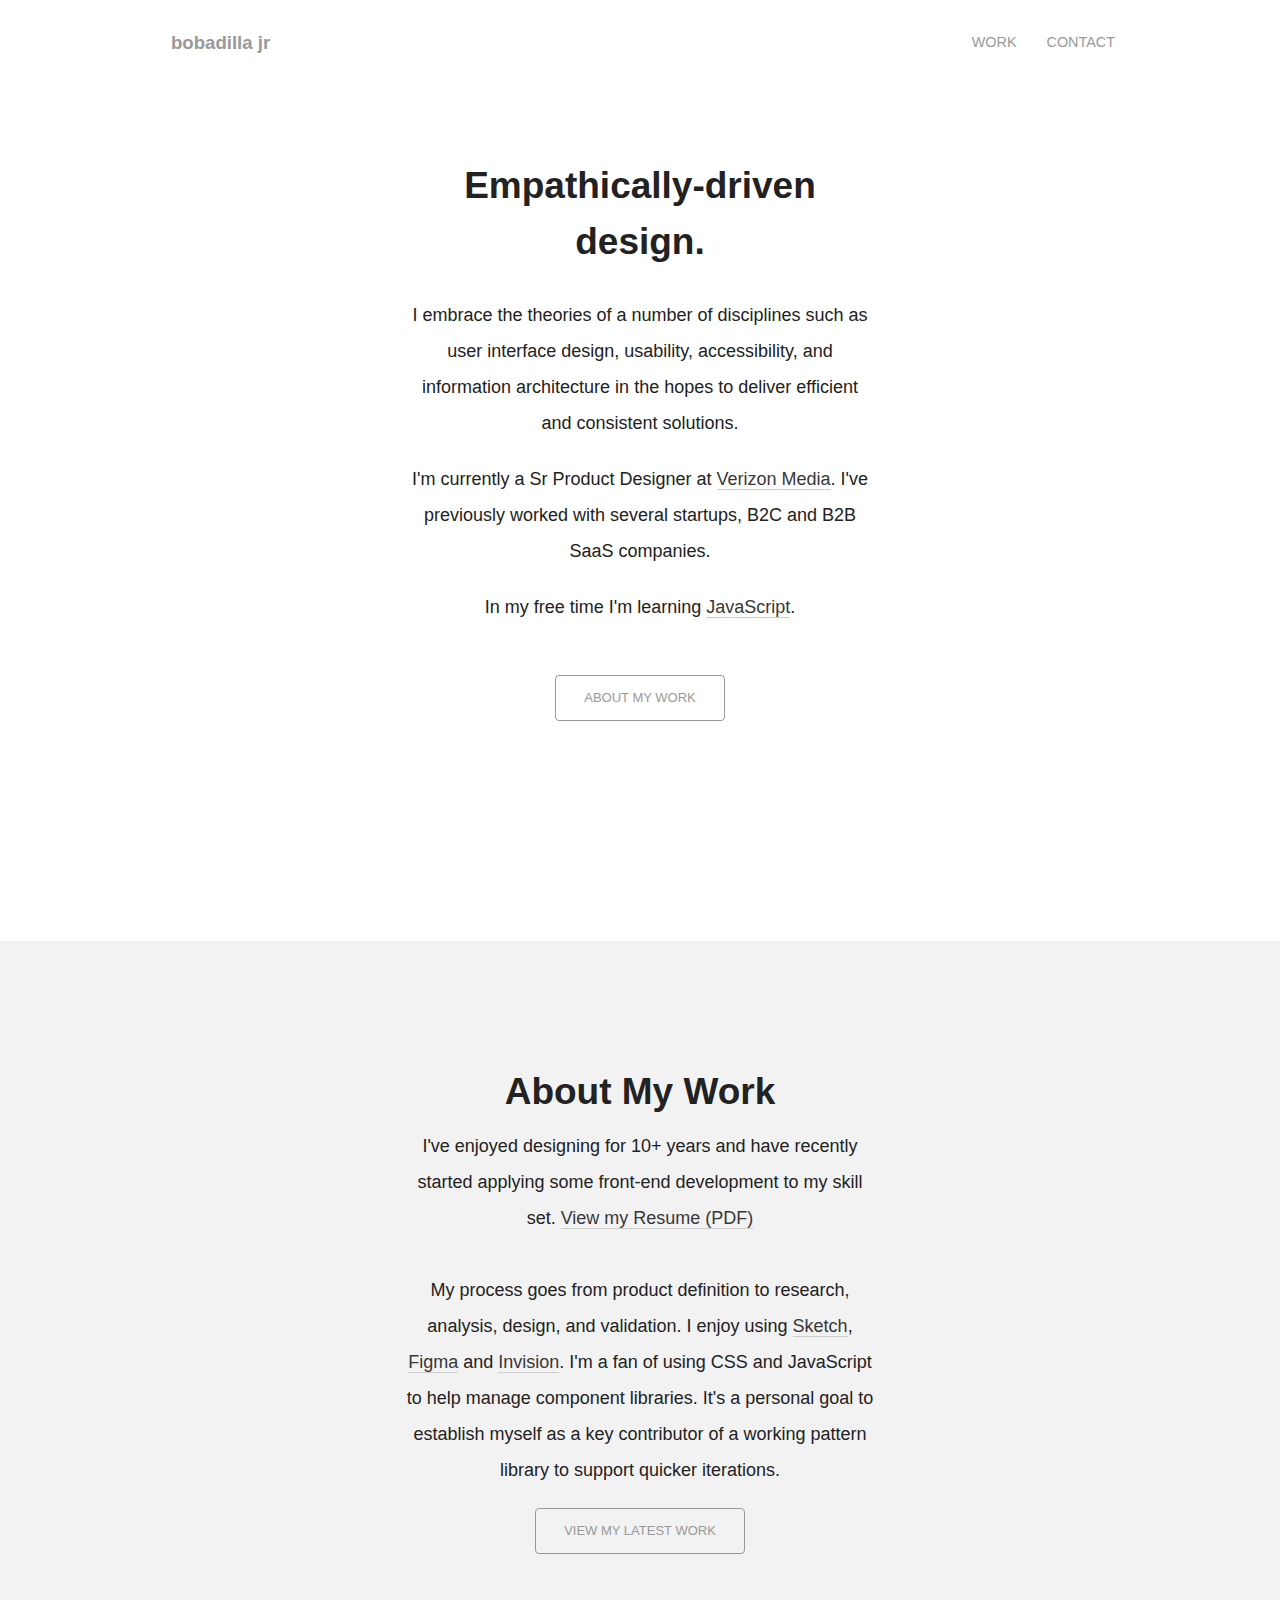
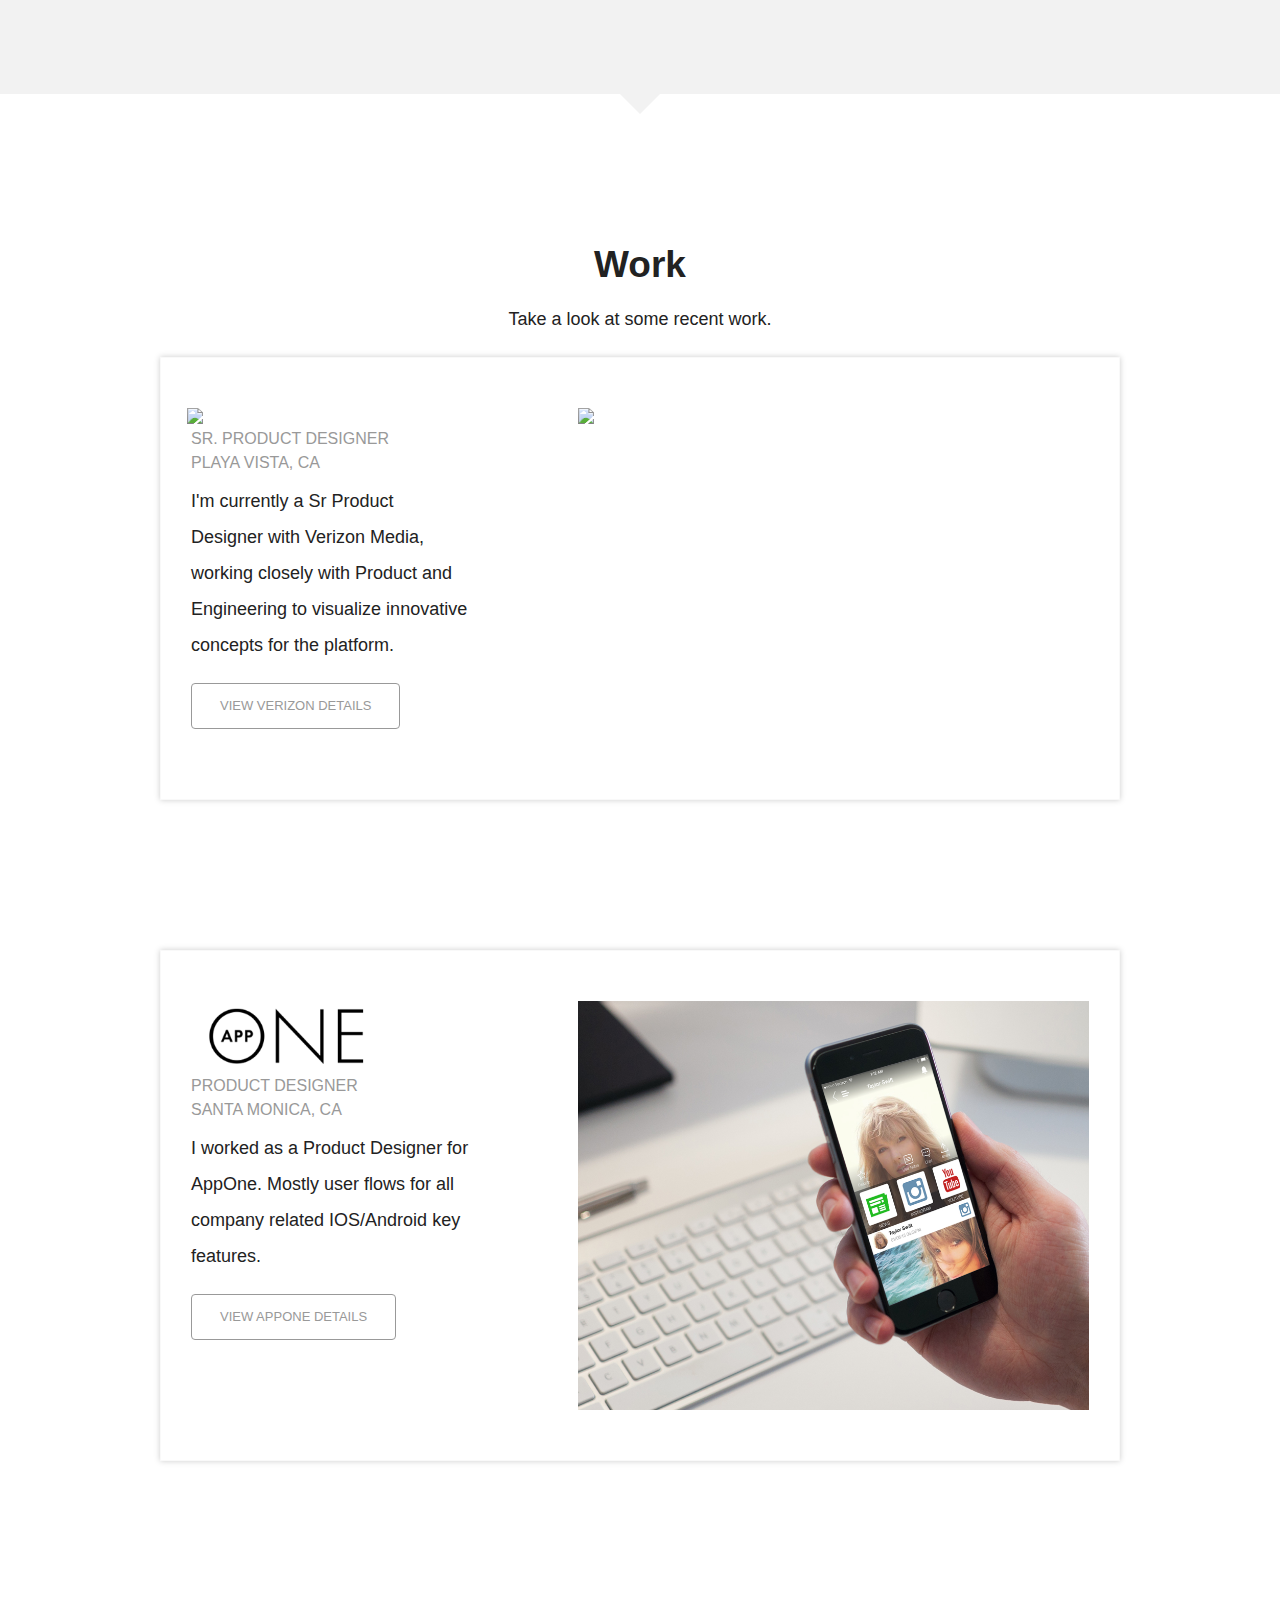
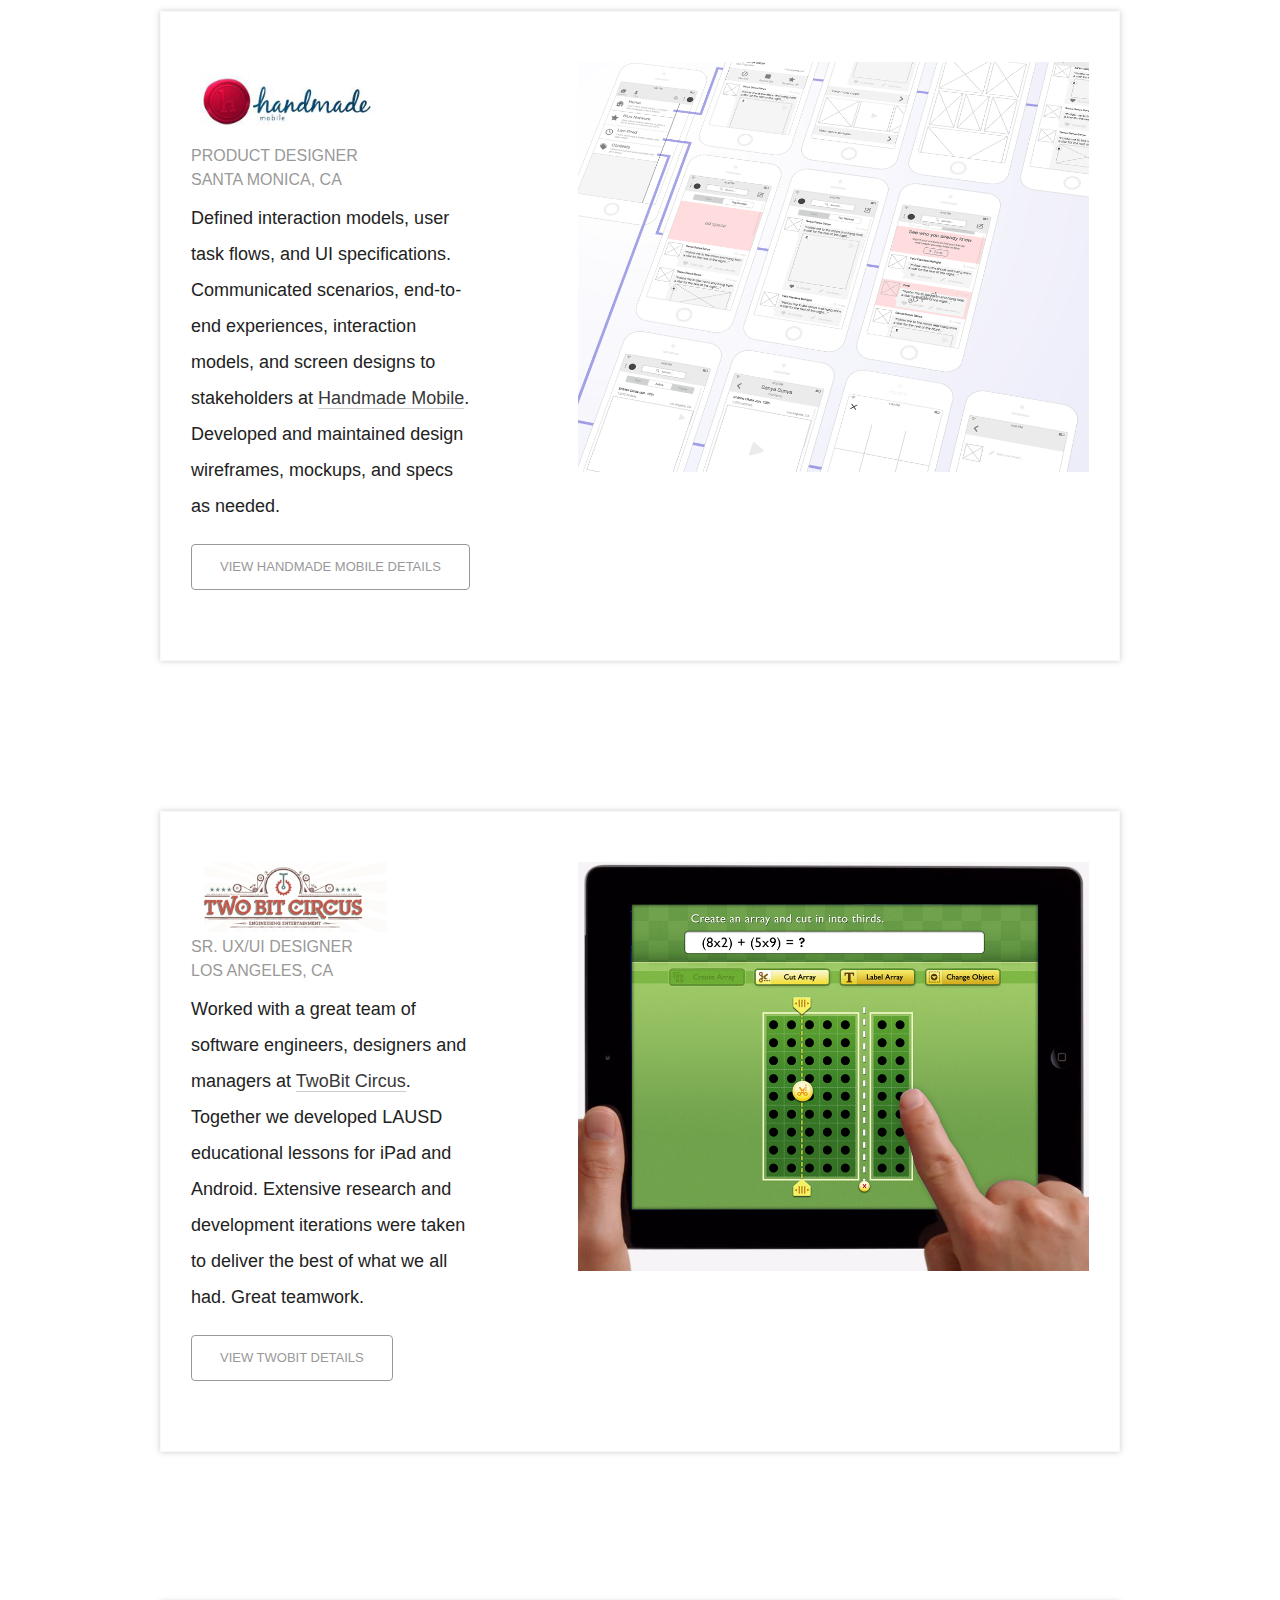
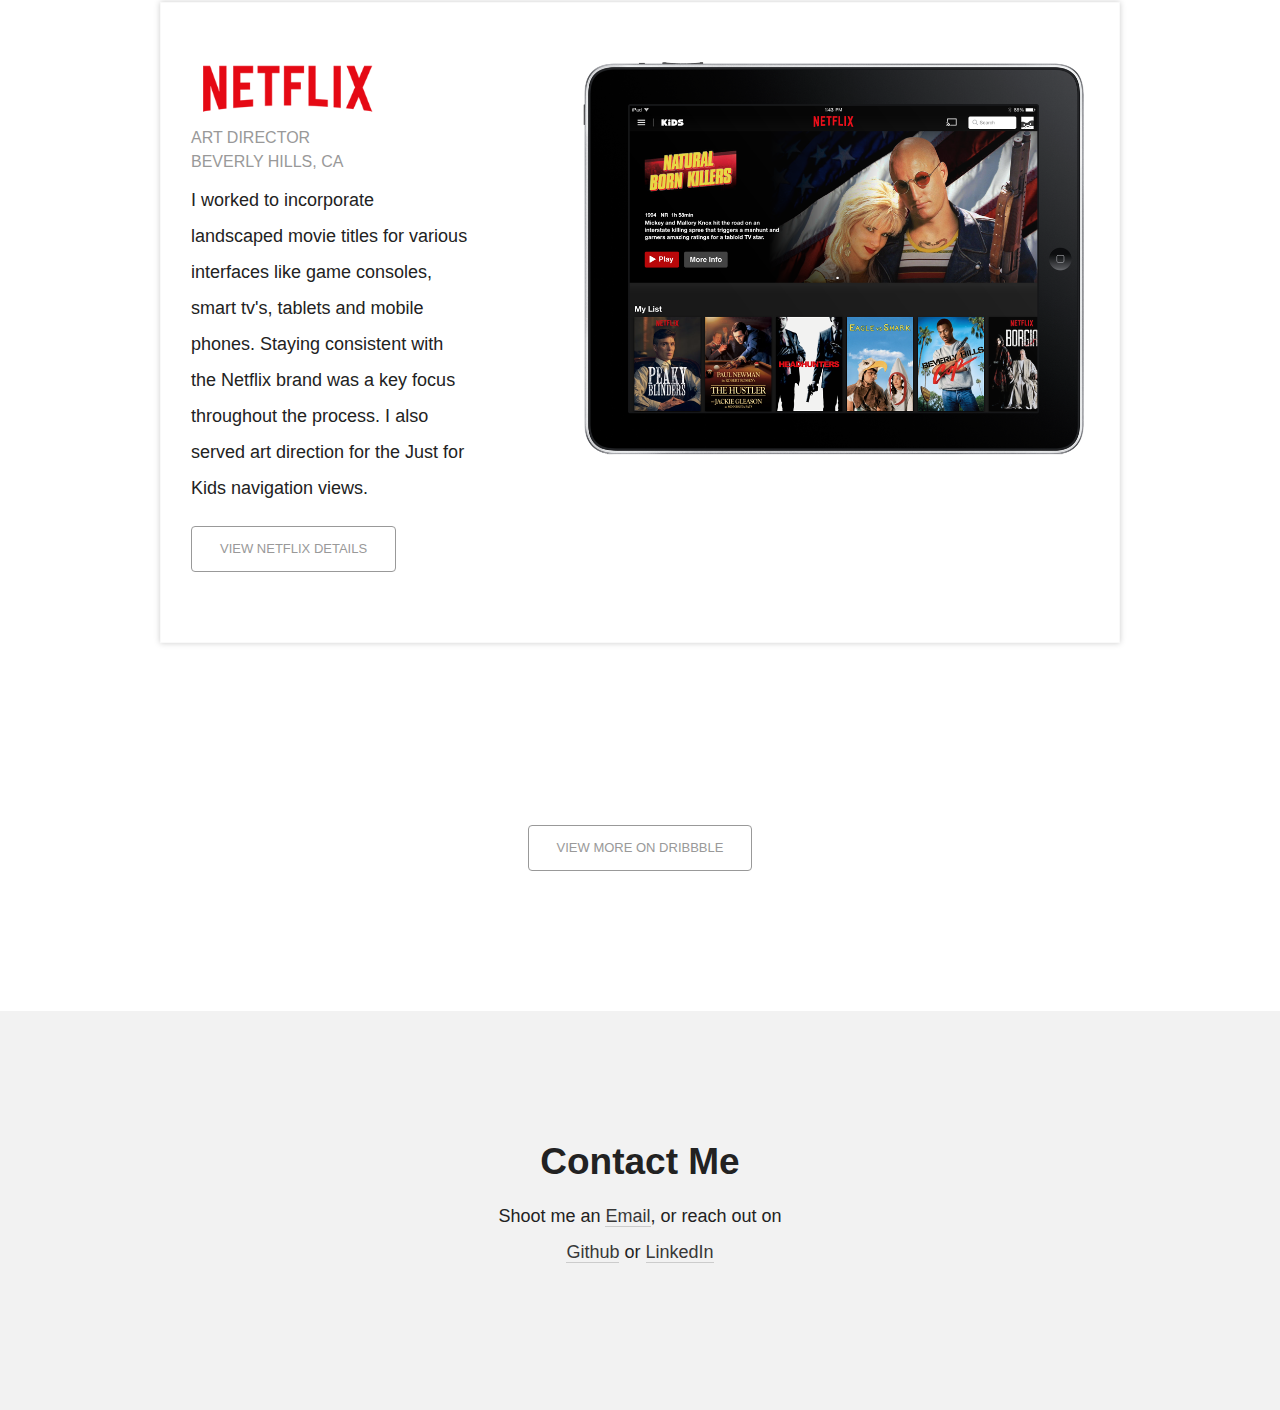
==== commit 7c691755: "Add files via upload" ====
--- a/index.html
+++ b/index.html
@@ -4,7 +4,7 @@
     <meta charset="utf-8">
     <link href="favicon.ico" rel="icon" type="image/x-icon" />
     <meta name="viewport" content="width=device-width, initial-scale=1.0">
-    <title>Bobadilla Jr | UX Designer</title>
+    <title>Bobadilla Jr | Product Designer</title>
     <meta name="author" content="Bobadilla Jr">
     <meta name="keywords" content="Bobadilla Jr, design, AppOne, UI/UX Designer, Mobile UI/UX designer, Visual designer, front-end developer, html/css developer, art institute, lakers, los angeles, iphone">
     <meta name="description" content="Empathically-driven design.">
@@ -43,11 +43,11 @@
       </div>
 
      <div class="experience-text">
-       <p class="thin text-center">I try to embrace the theories of a number of disciplines such as user interface design, usability, accessibility, and information architecture in the hopes to deliver efficient solutions.</p> 
+       <p class="thin text-center">I embrace the theories of a number of disciplines such as user interface design, usability, accessibility, and information architecture in the hopes to deliver efficient and consistent solutions.</p> 
          
-       <p class="thin text-center">I'm currently a Sr Product Designer at <a href="https://www.verizonmedia.com/" class="underline" target="_blank">Verizon Media</a>. I've previously worked with Handmade Mobile, TwoBit Circus, and Netflix.</p>   
-
-       <p class="thin text-center">In my free time I'm currently learning <a href="https://generalassemb.ly/education/javascript-development/los-angeles" class="underline" target="_blank">JavaScript</a>.</p>
+       <p class="thin text-center">I'm currently a Sr Product Designer at <a href="https://www.verizonmedia.com/" class="underline" target="_blank">Verizon Media</a>. I've previously worked with several startups, B2C and B2B SaaS companies.</p>   
+
+       <p class="thin text-center">In my free time I'm learning <a href="https://generalassemb.ly/education/javascript-development/los-angeles" class="underline" target="_blank">JavaScript</a>.</p>
      </div>
    
      <div class="text-center">
@@ -66,11 +66,11 @@
 
 <h2>About My Work</h2>
 
-<p class="thin text-center">I've enjoyed designing for 10+ years and have recently started applying some front end development to my skill set. <a href="assets/carlos-bobadilla-jrs-resume.pdf" class="underline" target="_blank">View my Resume (PDF)</a></p>
+<p class="thin text-center">I've enjoyed designing for 10+ years and have recently started applying some front-end development to my skill set. <a href="assets/bobadilla.jr-srproductdesigner.pdf" class="underline" target="_blank">View my Resume (PDF)</a></p>
 
   <br>
 
-<p class="thin text-center">My process goes from product definition to research, analysis, design, and validation. I enjoy using <a href="https://www.sketch.com/design/" target="_blank" class="underline">Sketch</a>, <a href="https://www.figma.com/" target="_blank" class="underline">Figma</a> and <a href="https://www.invisionapp.com/cloud/prototype" target="_blank" class="underline">Invision</a>. I'm a fan of using CSS and JavaScript to help manage component libraries. It's a personal goal to establish myself as a key contributor of a working Pattern Library to support developers.
+<p class="thin text-center">My process goes from product definition to research, analysis, design, and validation. I enjoy using <a href="https://www.sketch.com/design/" target="_blank" class="underline">Sketch</a>, <a href="https://www.figma.com/" target="_blank" class="underline">Figma</a> and <a href="https://www.invisionapp.com/cloud/prototype" target="_blank" class="underline">Invision</a>. I'm a fan of using CSS and JavaScript to help manage component libraries. It's a personal goal to establish myself as a key contributor of a working pattern library to support quicker iterations.
 
 
     <br>
@@ -94,7 +94,7 @@
 
 <h2>Work</h2>
 
-<p class="thin text-center">Take a look at my latest projects.</p>
+<p class="thin text-center">Take a look at some recent work.</p>
 
 </div>
 
@@ -102,7 +102,34 @@
 
 <div class="project-wrapper">
 
-
+<div class="card">
+ <div class="row project" id="verizonmedia">
+
+<div class="large-12 medium-12 columns">
+
+<div class="large-4 medium-4 columns">
+
+<img src="./assets/verizonmedia-logo.png" class="brand-logo">
+
+<h6 class="city">Sr. Product Designer <br> Playa Vista, CA</h6>
+
+
+<p>I'm currently a Sr Product Designer with Verizon Media, working closely with Product and Engineering to visualize innovative concepts for the platform.</p>
+
+<a href="verizonmedia.html" class="small round button"> View Verizon Details</a>
+
+
+</div>
+
+<div class="large-7 medium-7 medium-offset-1 columns">
+
+<a href="verizonmedia.html"><img src="./assets/verizonmedia.png" class="centered"></a>
+
+</div>
+
+</div>
+</div>
+</div>
 
 <div class="card">
  <div class="row project" id="appone">
@@ -113,10 +140,10 @@
 
 <img src="./assets/appone-logo.png" class="brand-logo">
 
-<h6 class="city">Sr. UX Designer - Santa Monica, CA</h6>
-
-
-<p>I worked as a UX Designer for AppOne. Mostly user flows for all company related IOS/Android key features.</p>
+<h6 class="city">Product Designer <br> Santa Monica, CA</h6>
+
+
+<p>I worked as a Product Designer for AppOne. Mostly user flows for all company related IOS/Android key features.</p>
 
 <a href="appone.html" class="small round button"> View AppOne Details</a>
 
@@ -142,7 +169,7 @@
 
 <img src="./assets/handmade-logo.png" class="brand-logo">
 
-<h6 class="city">Sr. UX Designer - Santa Monica, CA</h6>
+<h6 class="city">Product Designer <br> Santa Monica, CA</h6>
 
 
 <p>Defined interaction models, user task flows, and UI specifications. Communicated scenarios, end-to-end experiences, interaction models, and screen designs to stakeholders at <a href="https://www.crunchbase.com/organization/handmade-mobile-entertainment" class="underline" target="_blank">Handmade Mobile</a>. Developed and maintained design wireframes, mockups, and specs as needed.</p>
@@ -172,7 +199,7 @@
 
 <img src="./assets/twobit-logo.png" class="brand-logo">
 
-<h6 class="city">Sr. UX/UI Designer - Los Angeles, CA</h6>
+<h6 class="city">Sr. UX/UI Designer <br> Los Angeles, CA</h6>
 
 
 <p>Worked with a great team of software engineers, designers and managers at <a href="http://twobitcircus.com/" class="underline" target="_blank">TwoBit Circus</a>. Together we developed LAUSD educational lessons for iPad and Android. Extensive research and development iterations were taken to deliver the best of what we all had. Great teamwork.</p>
@@ -201,7 +228,7 @@
 
 <img src="./assets/netflix-logo.png" class="brand-logo">
 
-<h6 class="city">Art Director - Beverly Hills, CA</h6>
+<h6 class="city">Art Director <br> Beverly Hills, CA</h6>
 
 
 <p>I worked to incorporate landscaped movie titles for various interfaces like game consoles, smart tv's, tablets and mobile phones. Staying consistent with the Netflix brand was a key focus throughout the process. I also served art direction for the Just for Kids navigation views.</p>
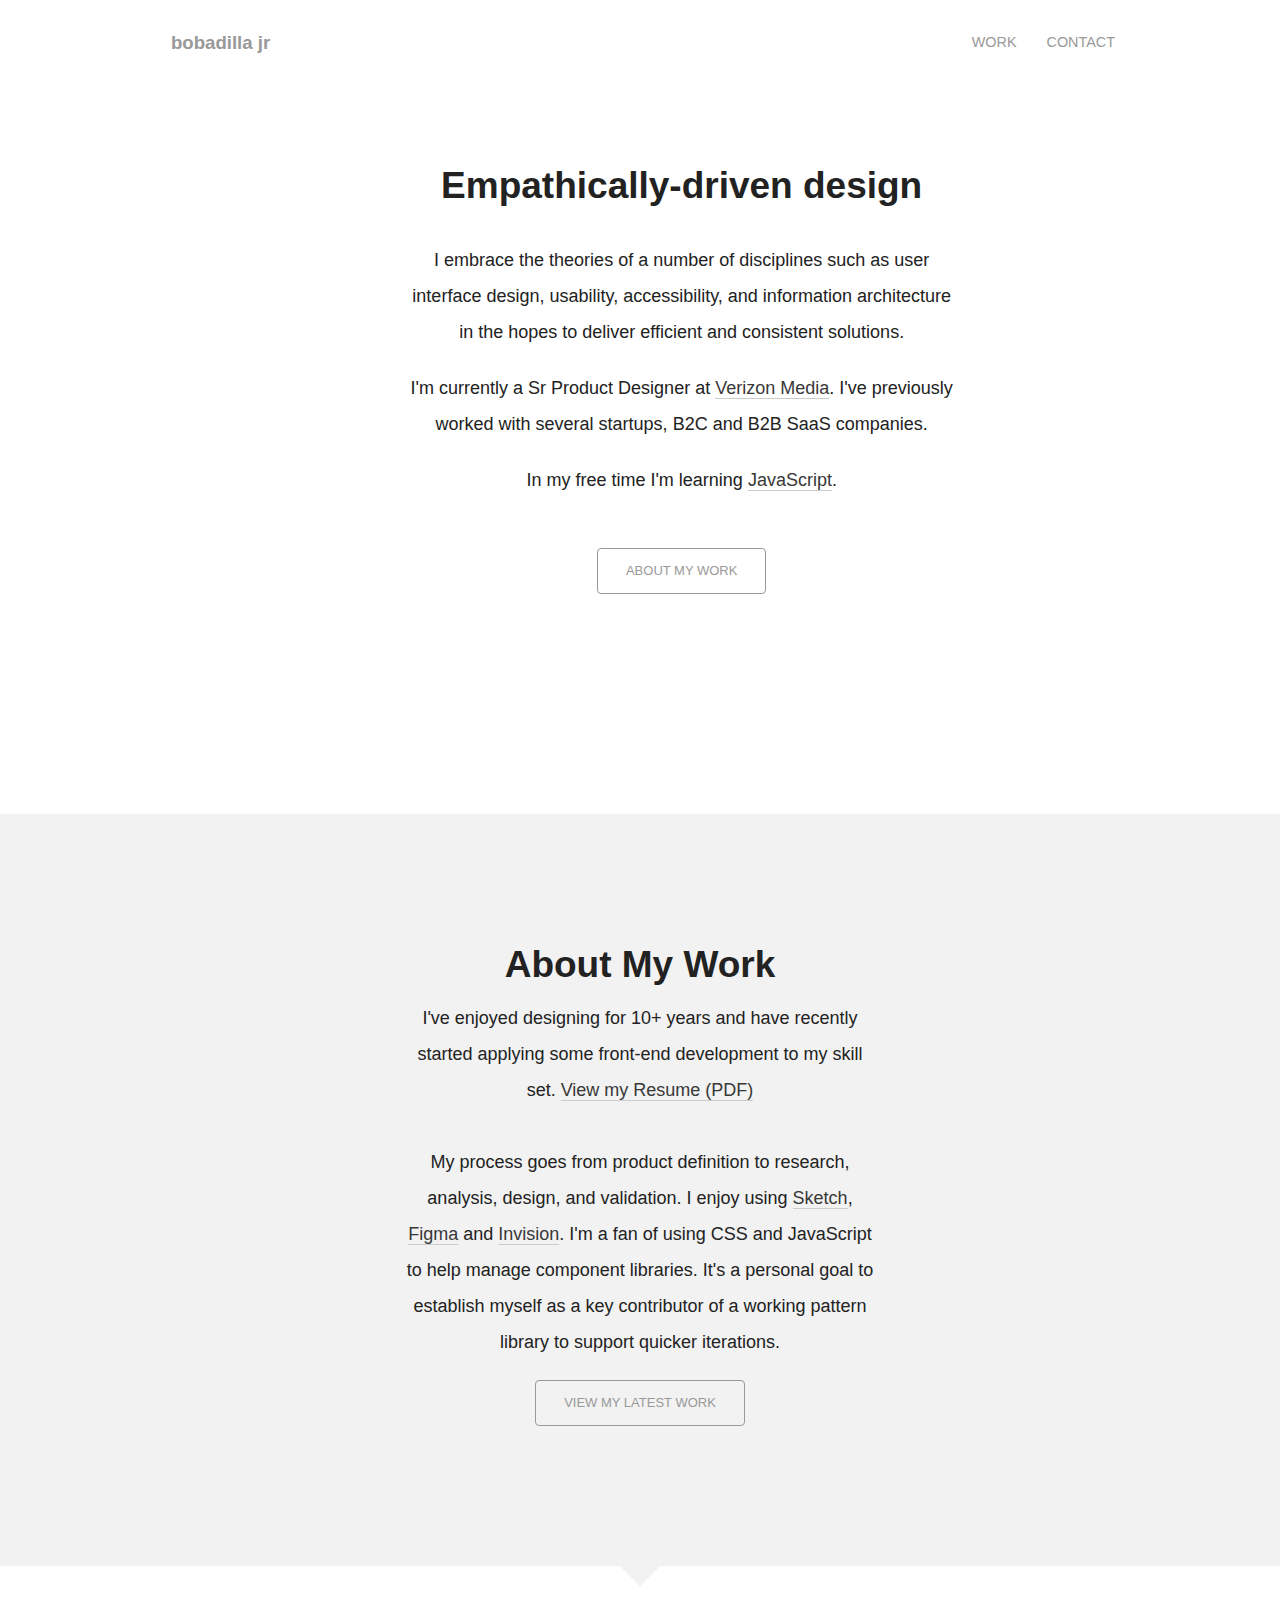
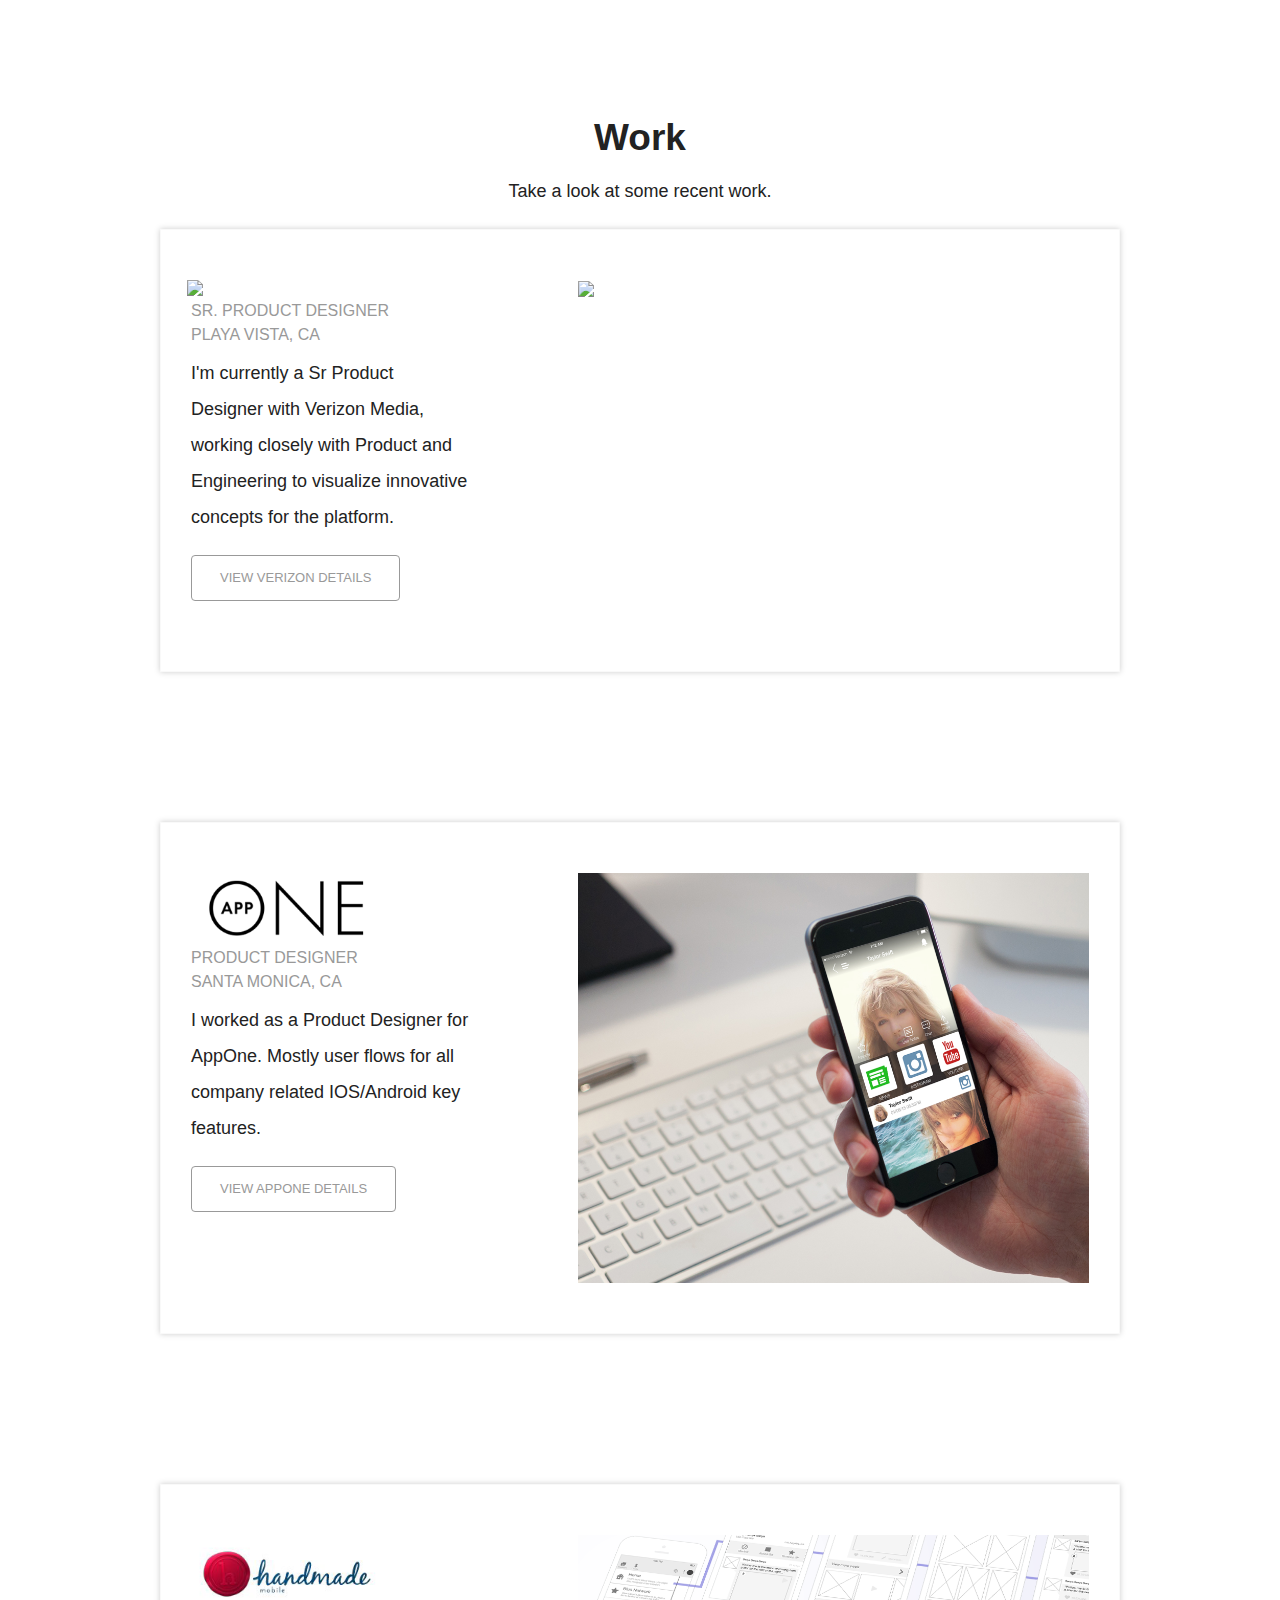
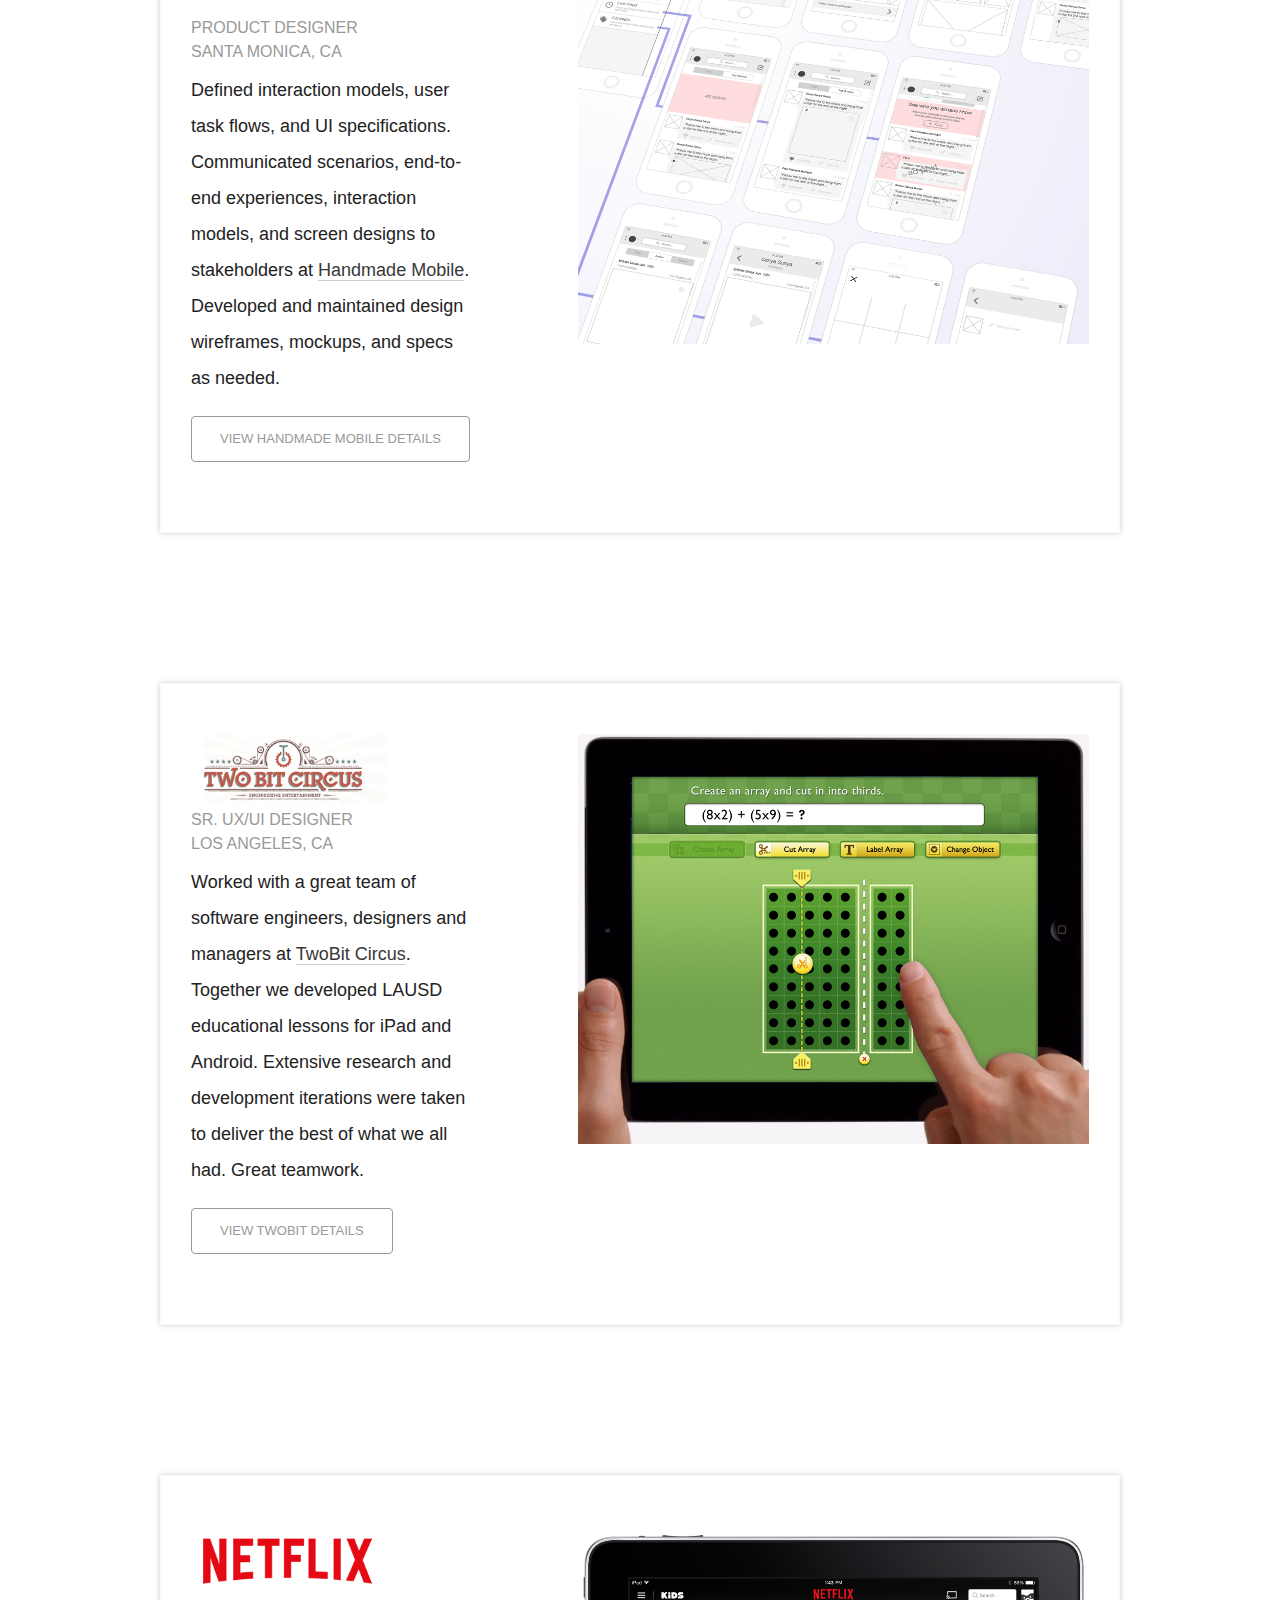
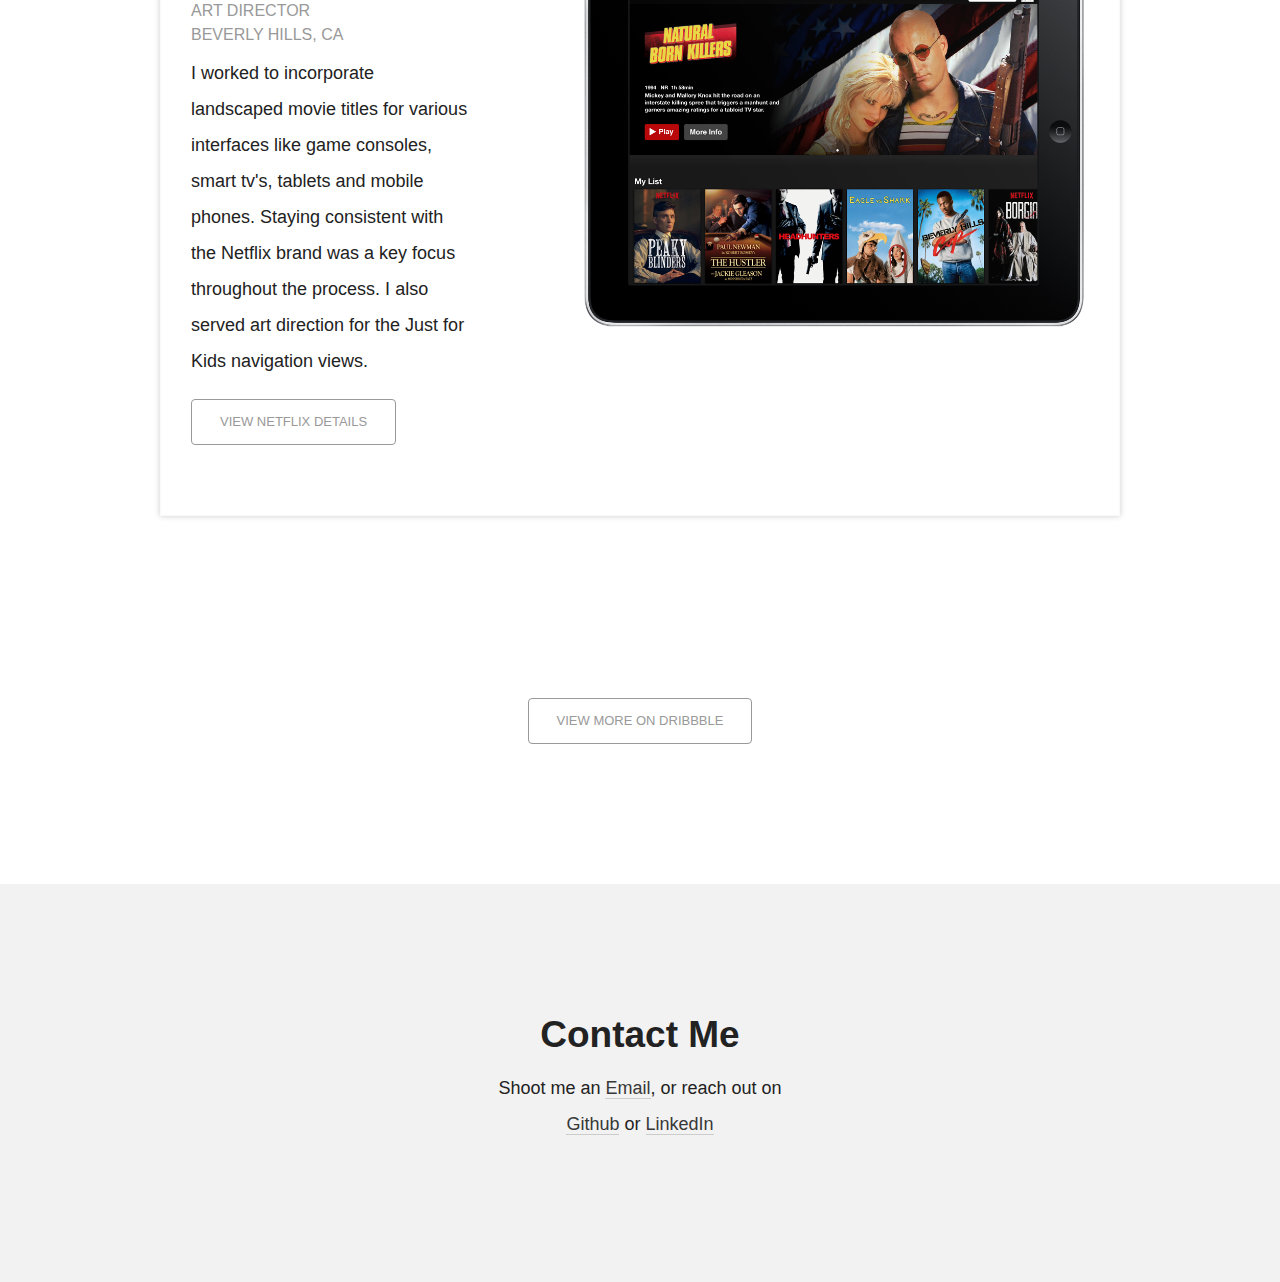
==== commit 98d88df2: "Add files via upload" ====
--- a/index.html
+++ b/index.html
@@ -36,10 +36,10 @@
 
 <section class="home">  
   <div class="row">
-    <div class="large-6 medium-6 medium-offset-3 columns">
+    <div class="large-7 medium-7 medium-offset-3 columns">
 
       <div class="intro-text">
-       <h2>Empathically-driven design.</h2>
+       <h2>Empathically-driven design</h2>
       </div>
 
      <div class="experience-text">
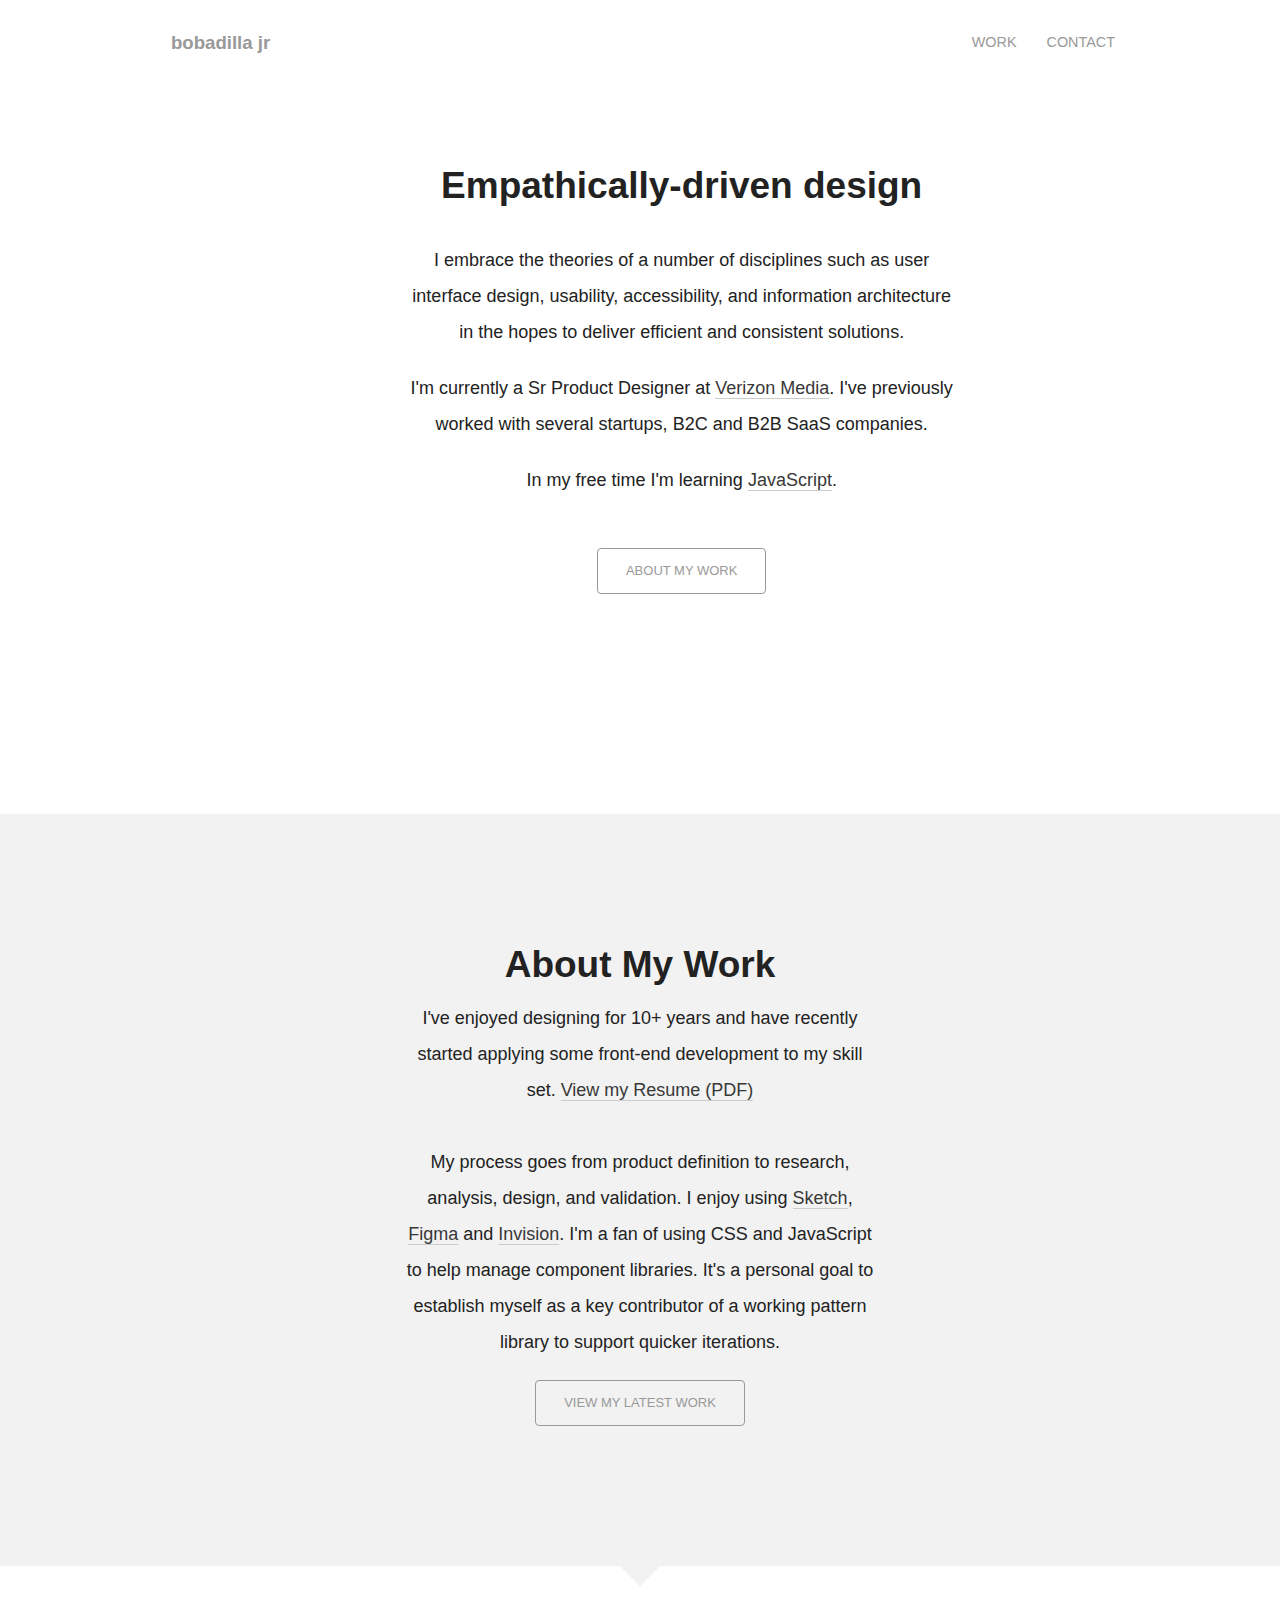
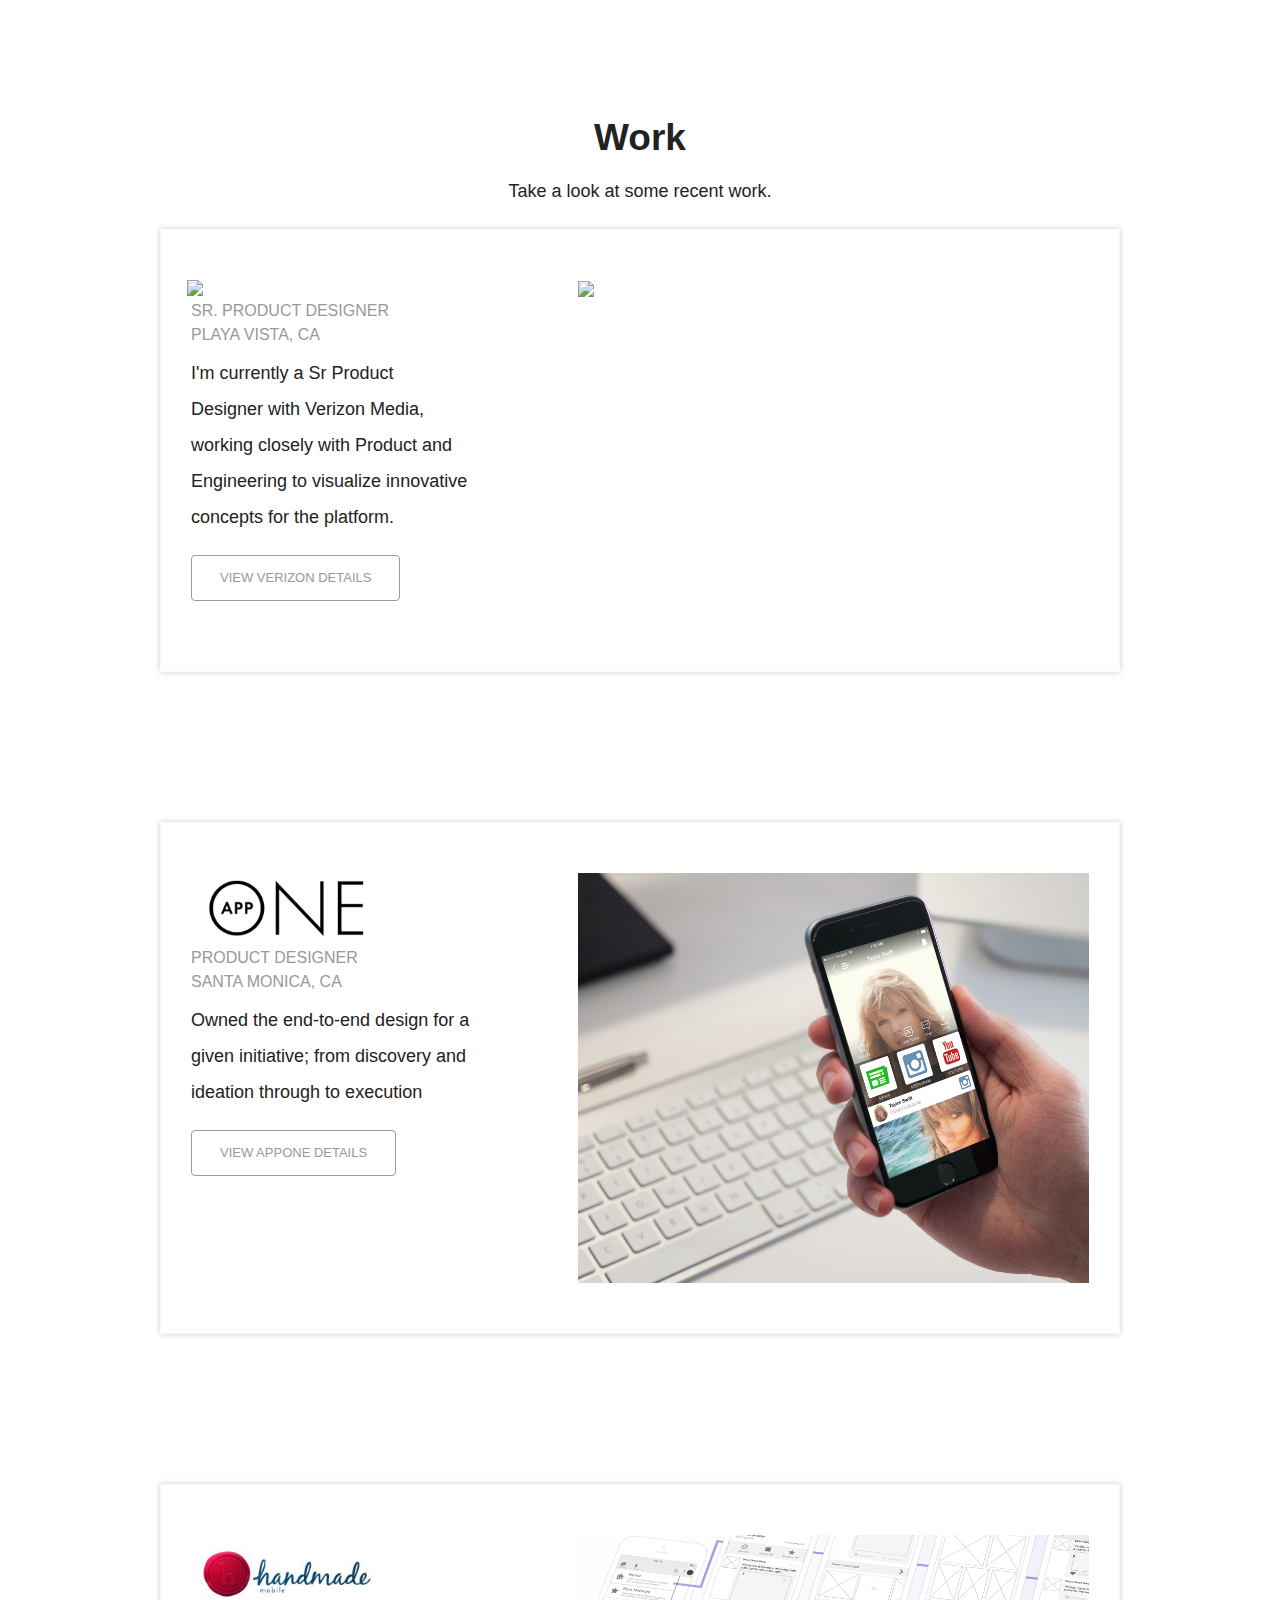
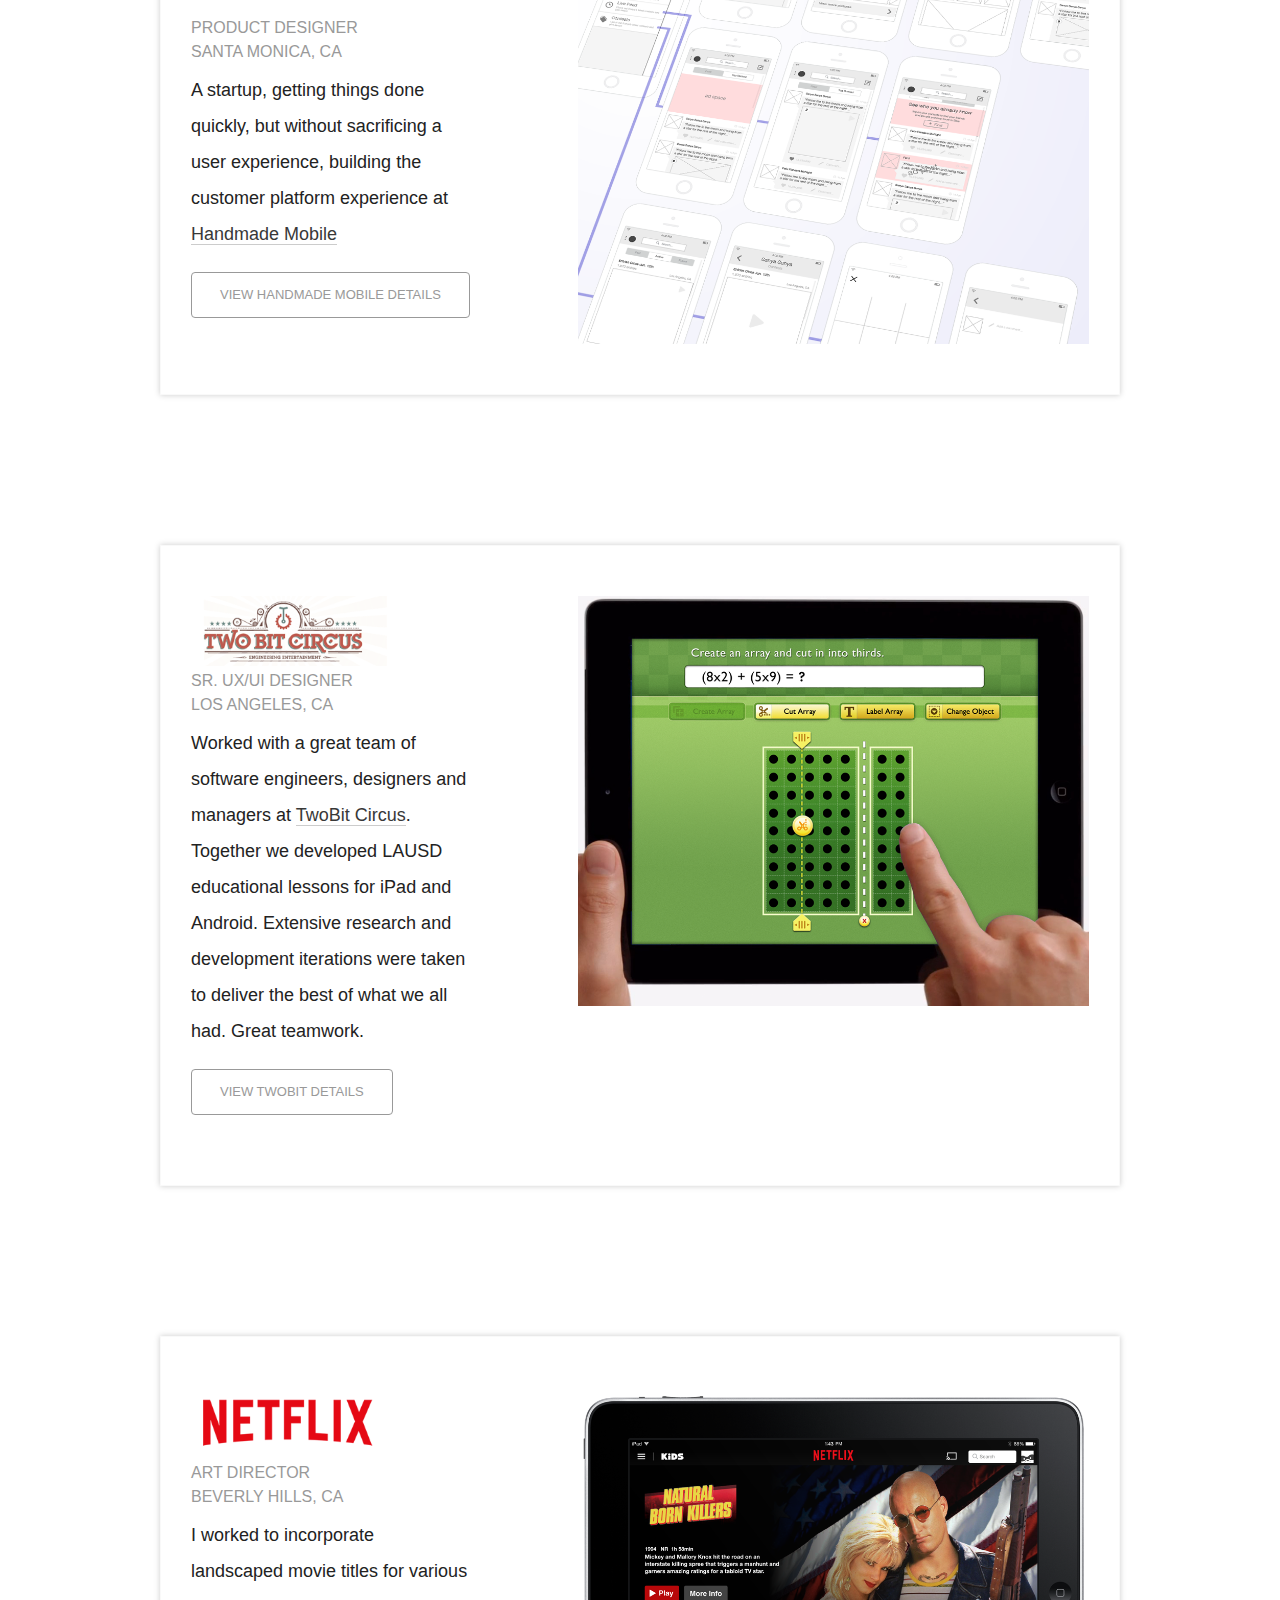
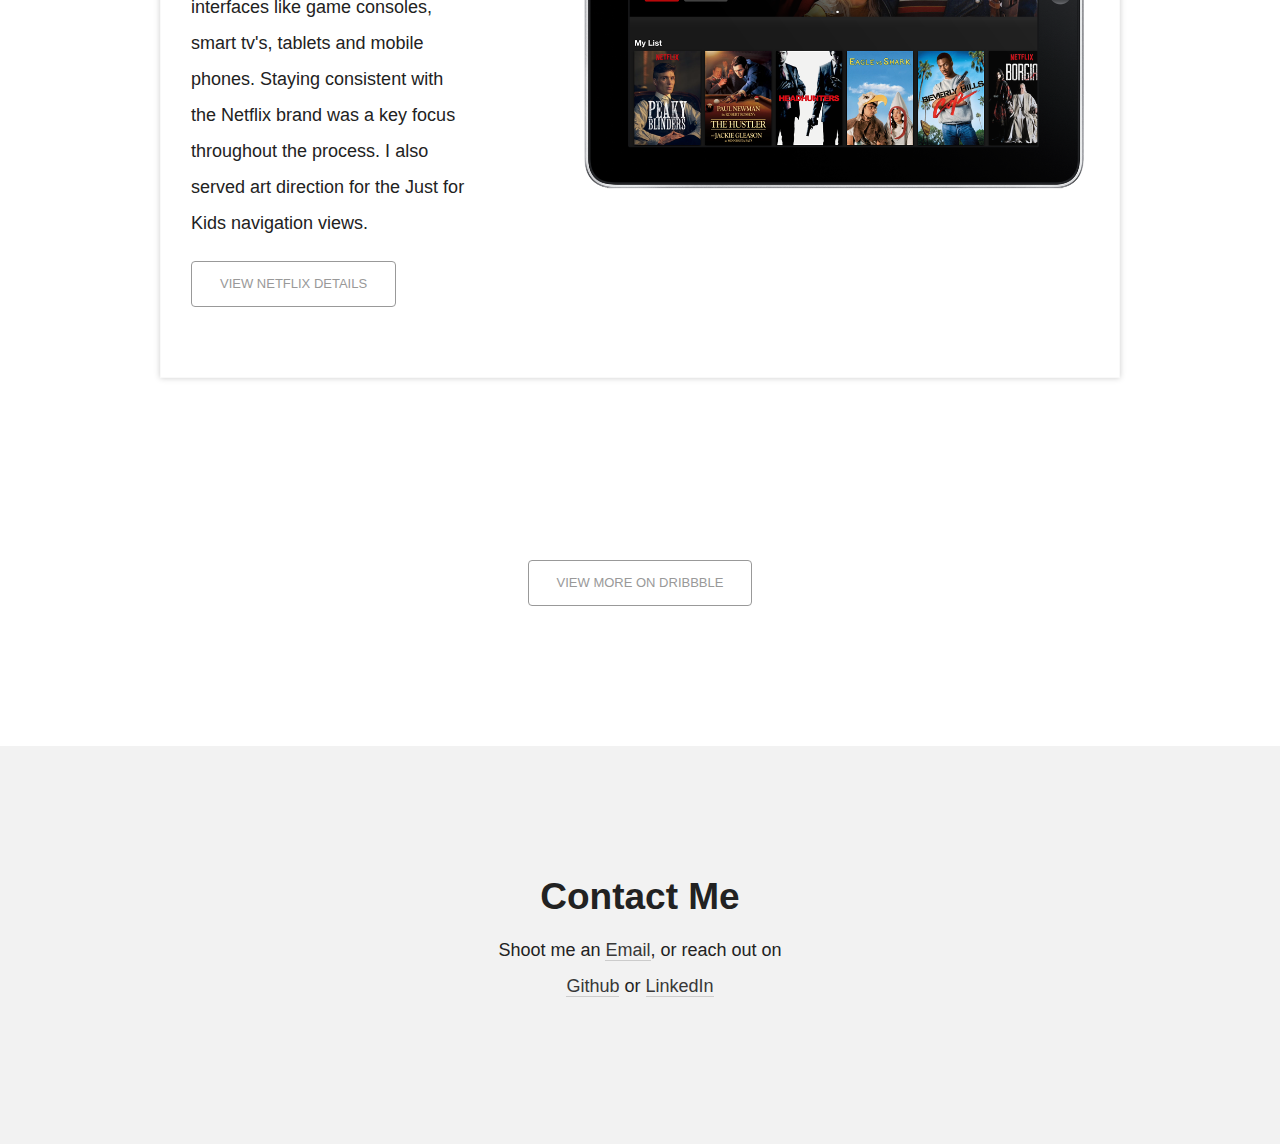
==== commit d64bcf8d: "Add files via upload" ====
--- a/index.html
+++ b/index.html
@@ -143,7 +143,7 @@
 <h6 class="city">Product Designer <br> Santa Monica, CA</h6>
 
 
-<p>I worked as a Product Designer for AppOne. Mostly user flows for all company related IOS/Android key features.</p>
+<p>Owned the end-to-end design for a given initiative; from discovery and ideation through to execution</p>
 
 <a href="appone.html" class="small round button"> View AppOne Details</a>
 
@@ -172,7 +172,7 @@
 <h6 class="city">Product Designer <br> Santa Monica, CA</h6>
 
 
-<p>Defined interaction models, user task flows, and UI specifications. Communicated scenarios, end-to-end experiences, interaction models, and screen designs to stakeholders at <a href="https://www.crunchbase.com/organization/handmade-mobile-entertainment" class="underline" target="_blank">Handmade Mobile</a>. Developed and maintained design wireframes, mockups, and specs as needed.</p>
+<p>A startup, getting things done quickly, but without sacrificing a user experience, building the customer platform experience at <a href="https://www.crunchbase.com/organization/handmade-mobile-entertainment" class="underline" target="_blank">Handmade Mobile</a></p>
 
 <a href="handmade.html" class="small round button"> View Handmade Mobile Details</a>
 
